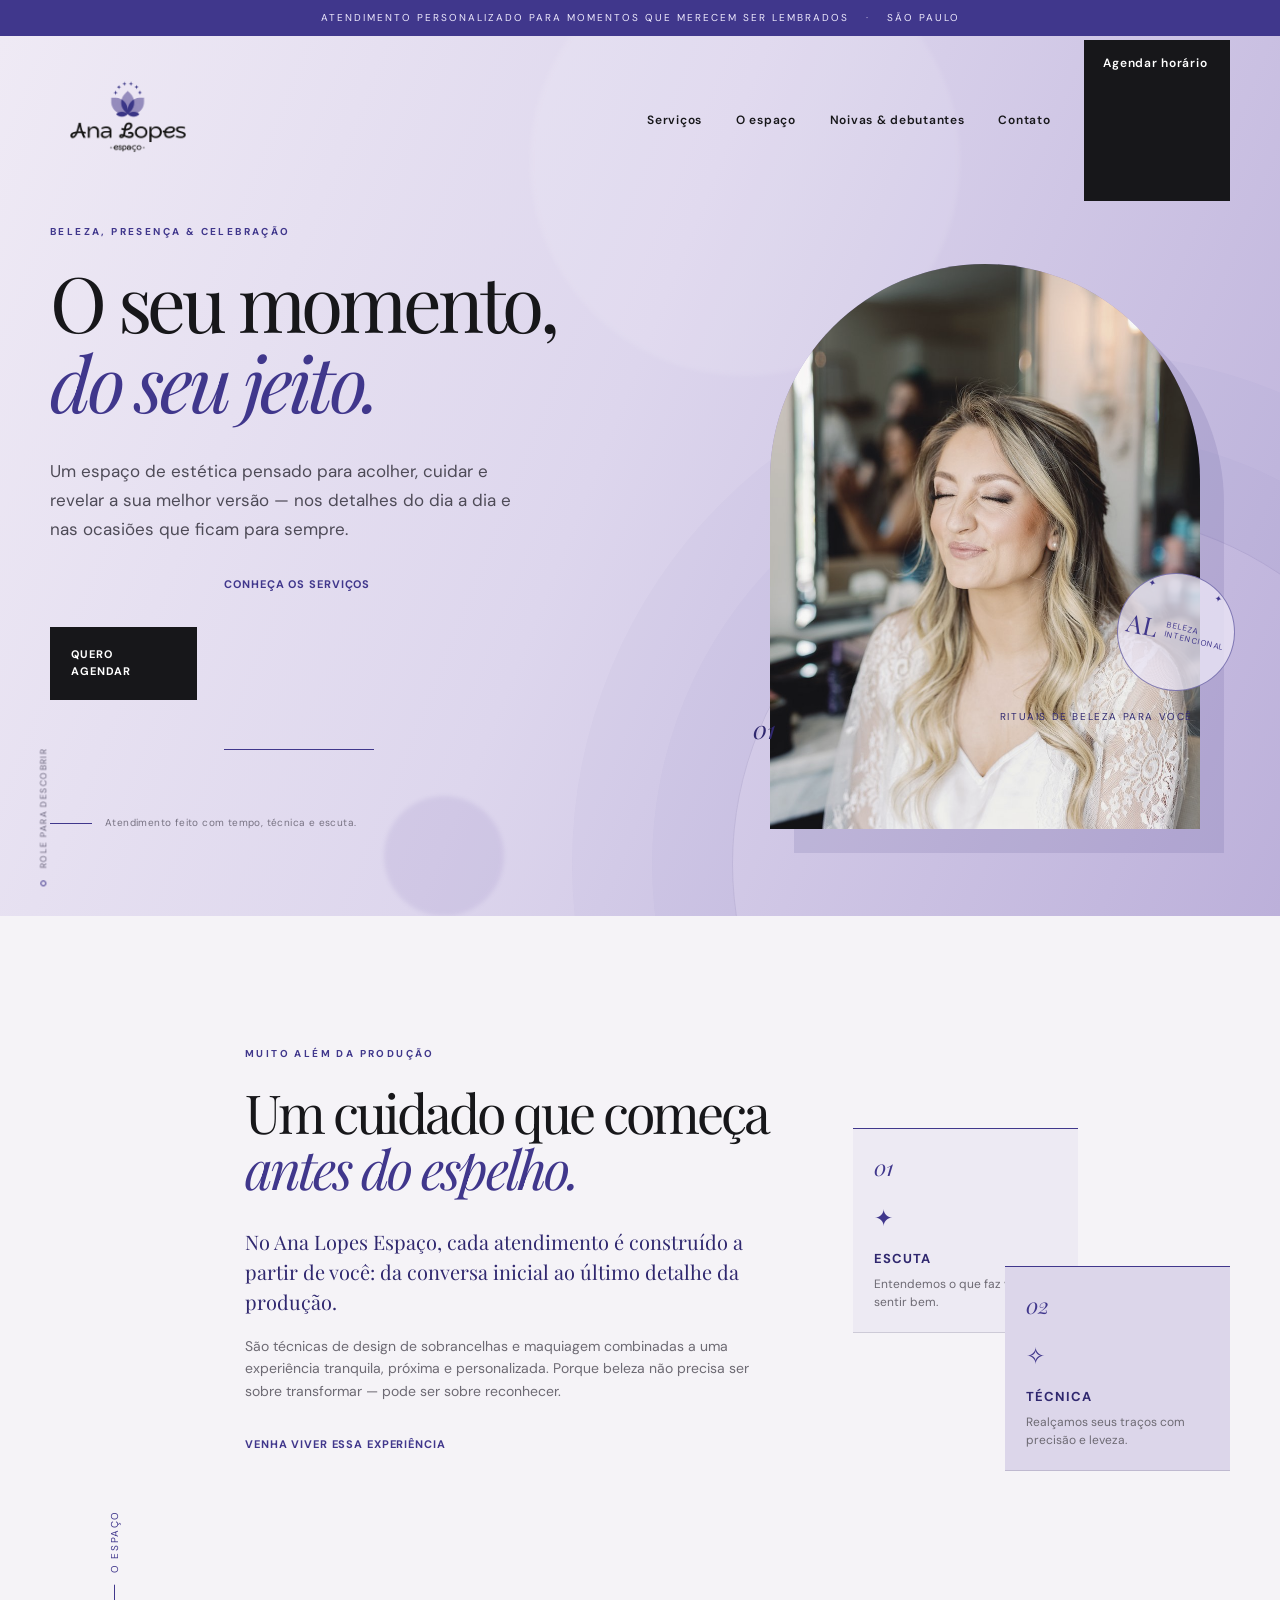
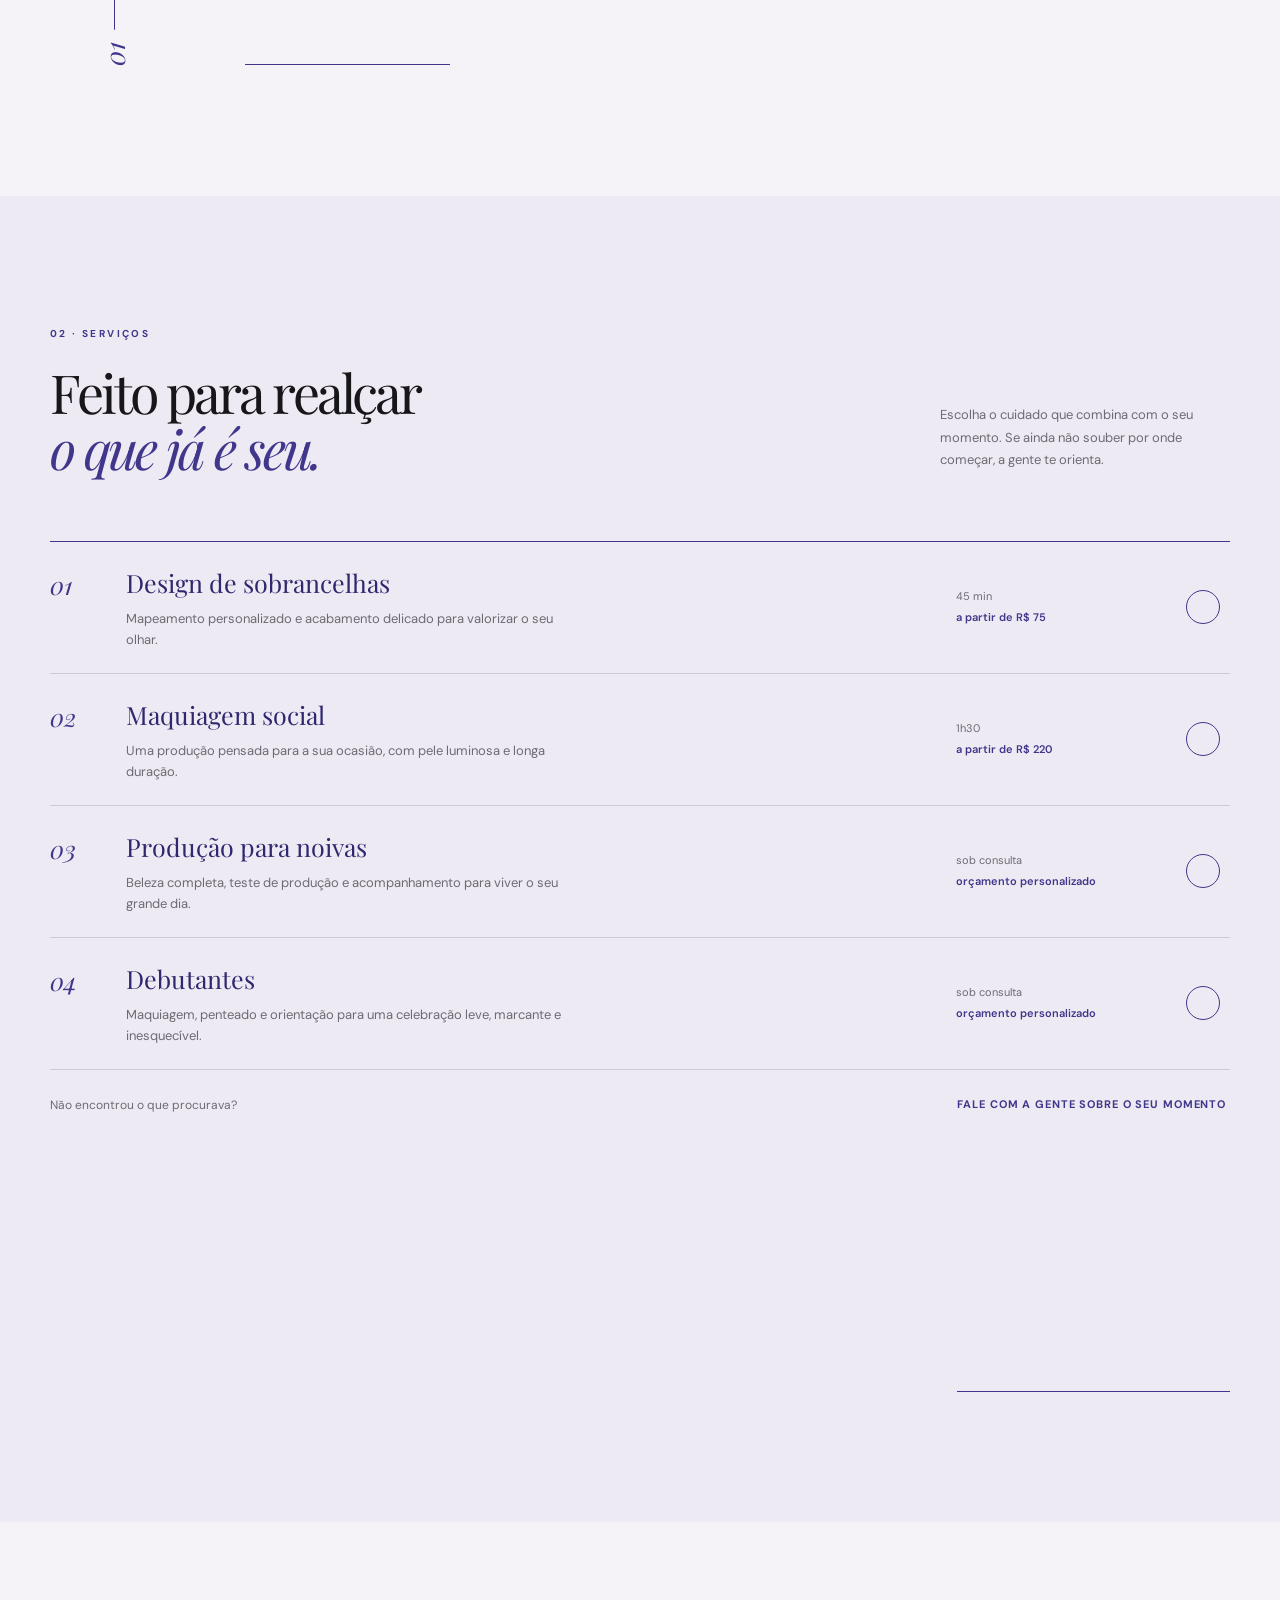
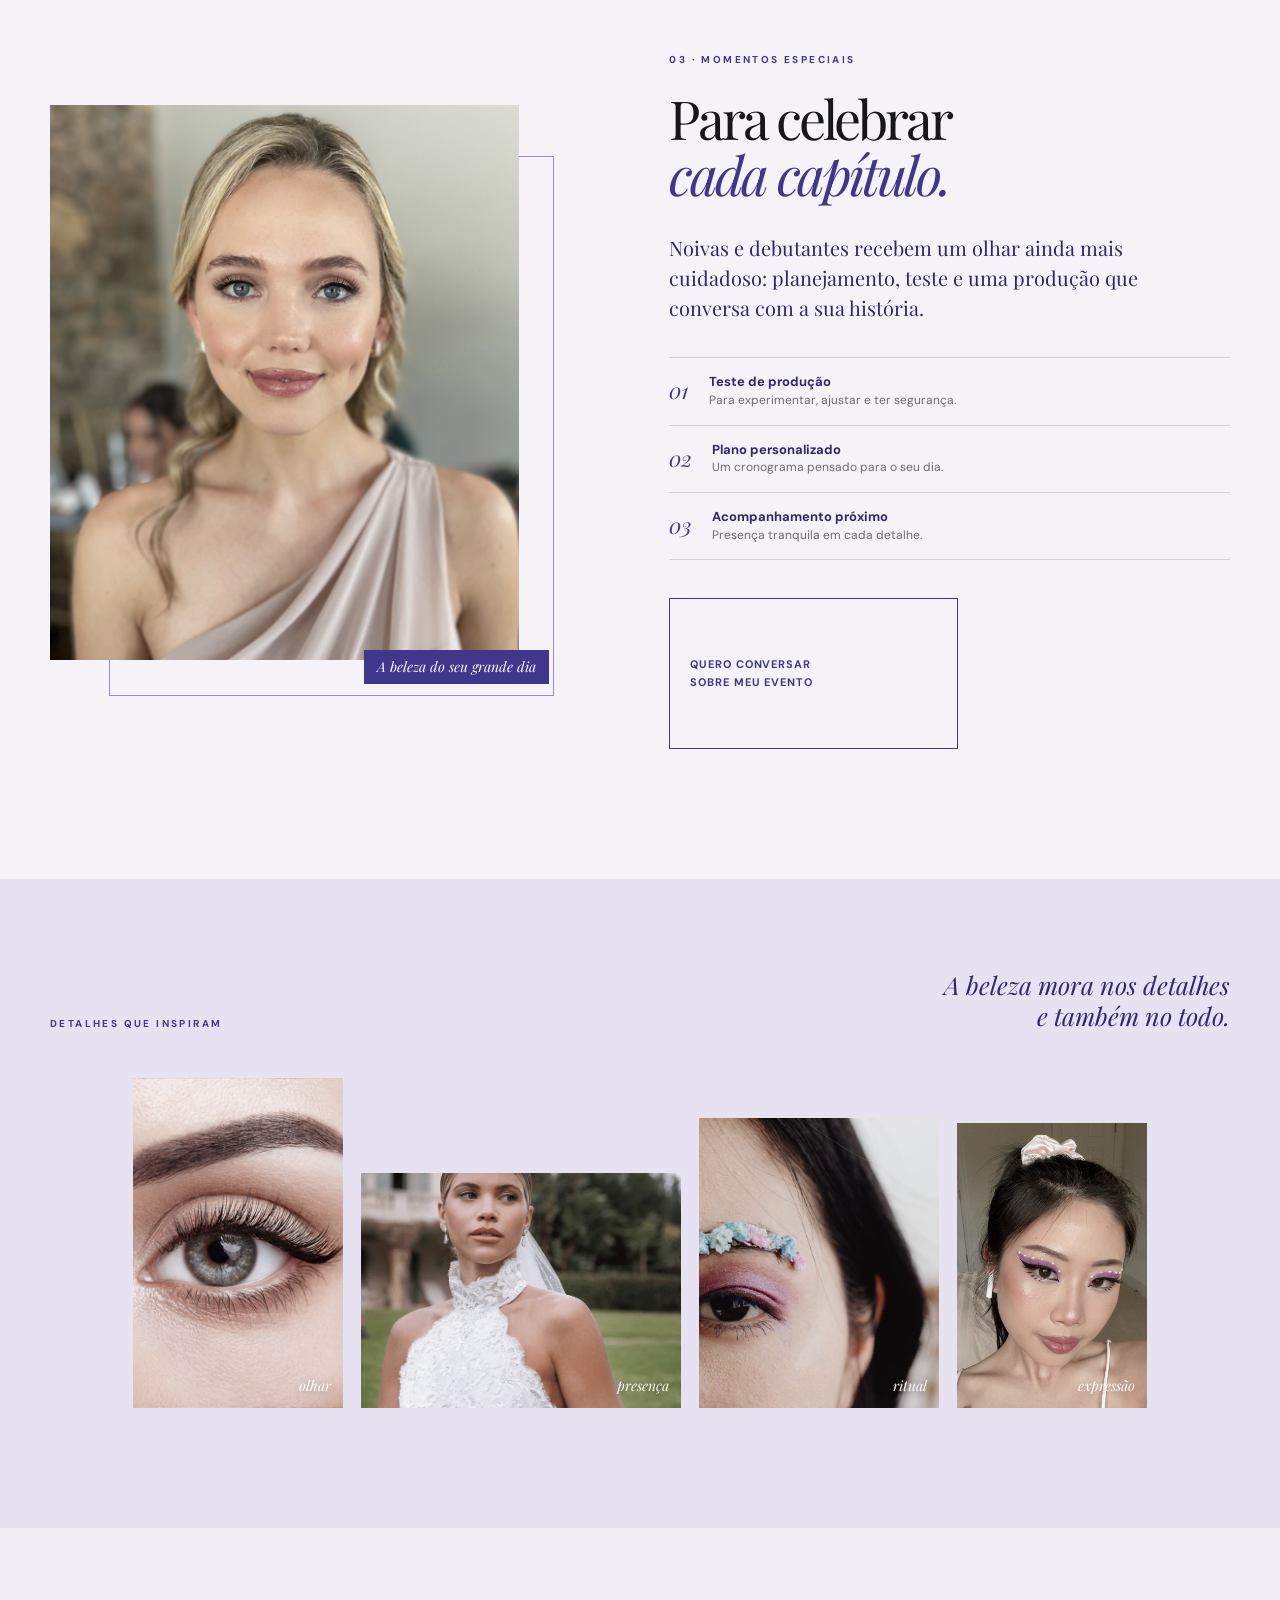
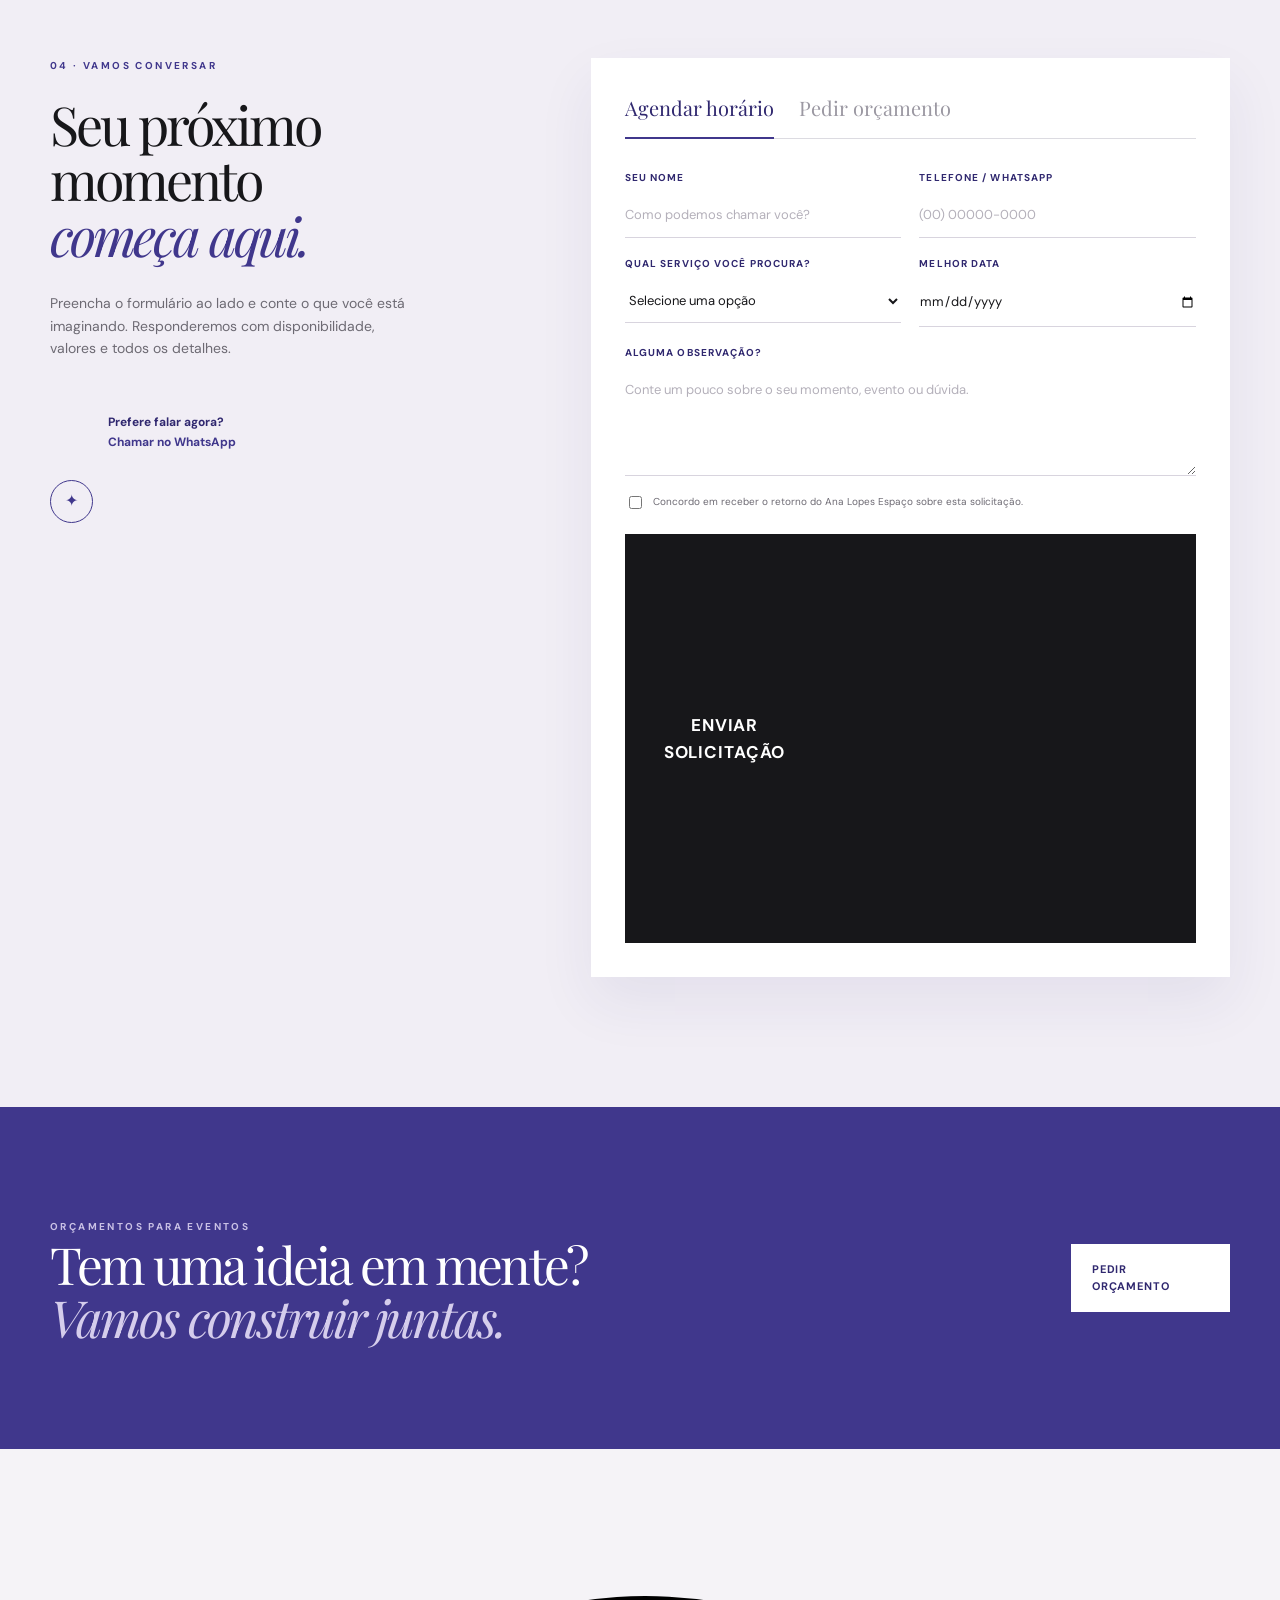
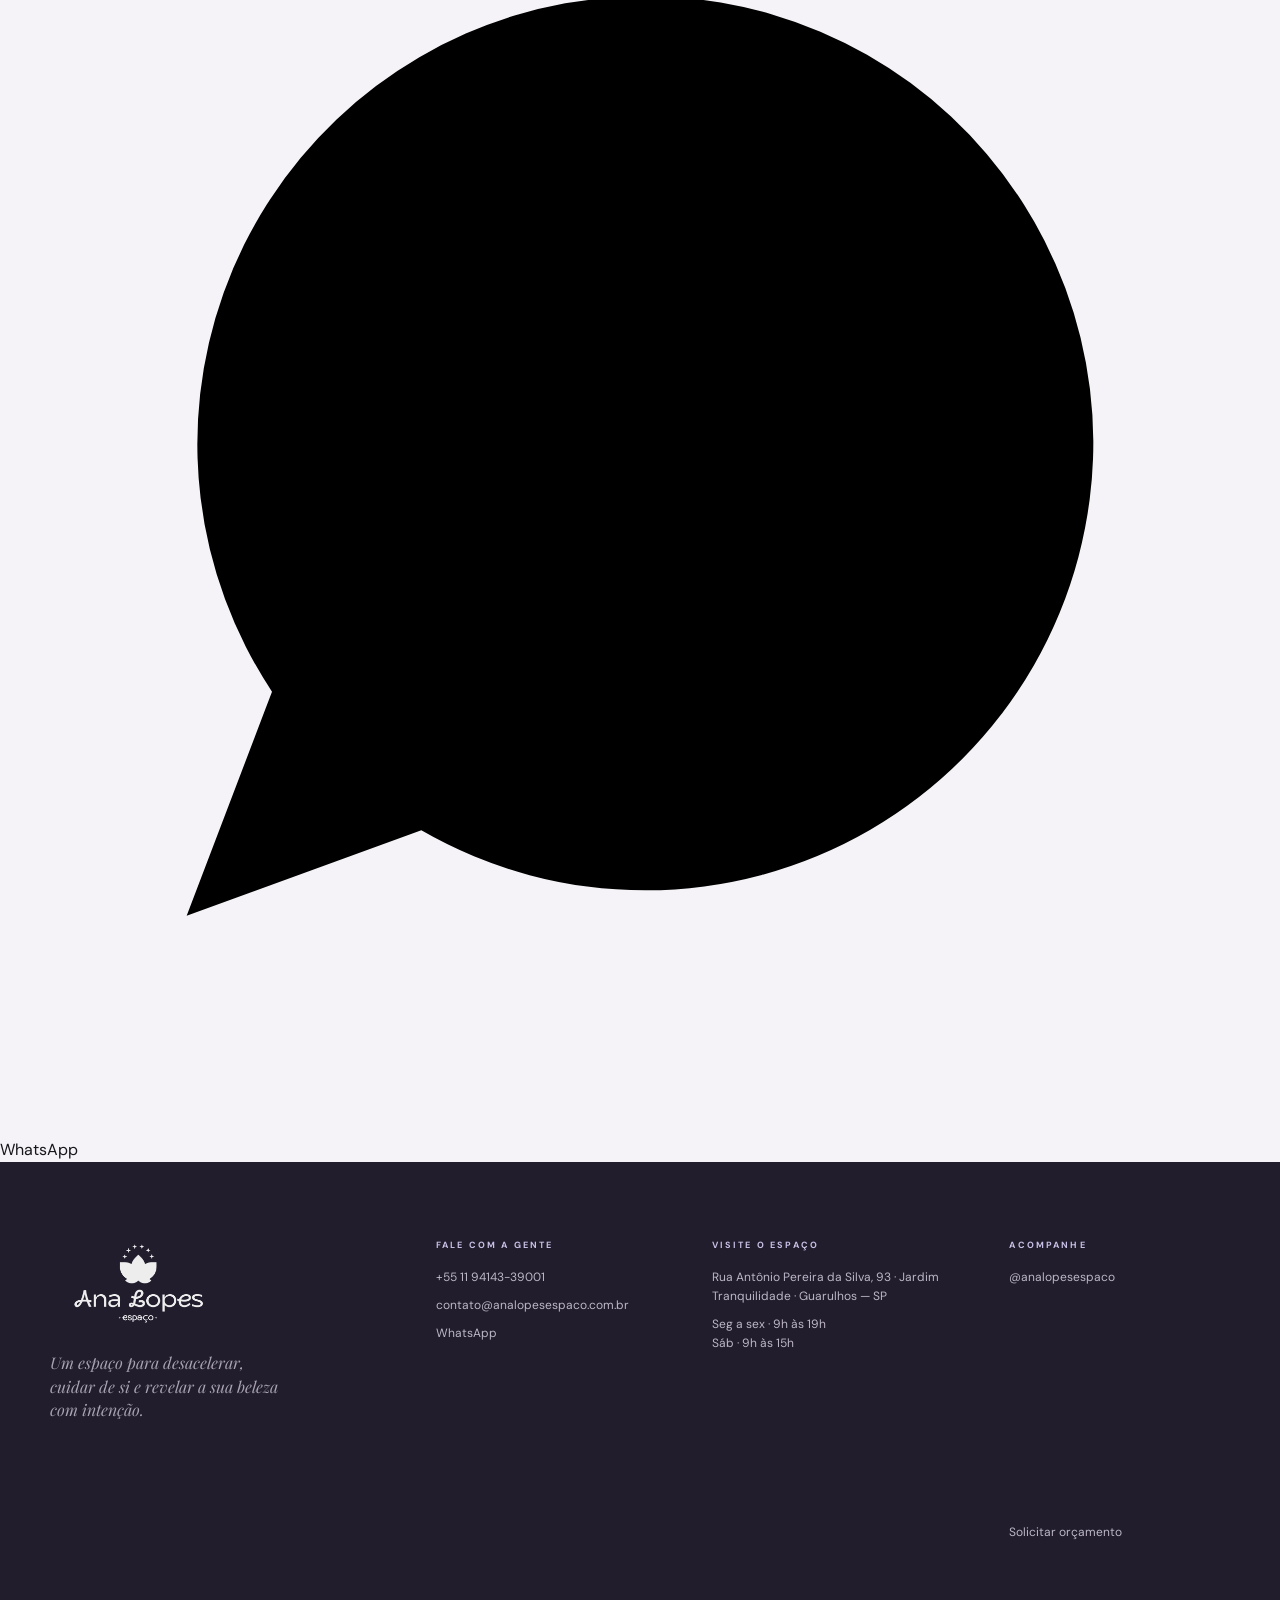
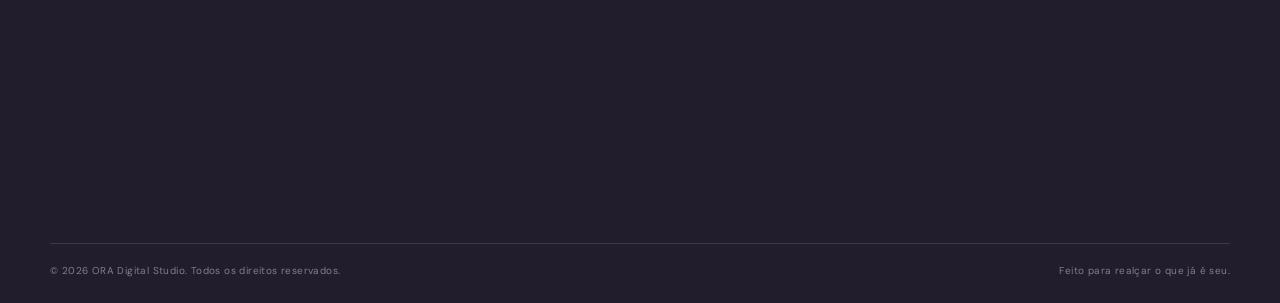
==== index.html @ 1fbd639b "Update index.html" ====
<!doctype html>
<html lang="pt-BR">
<head>
    <meta charset="utf-8">
    <meta name="viewport" content="width=device-width, initial-scale=1">
    <meta name="description" content="Ana Lopes Espaço — design de sobrancelhas, maquiagem social, noivas e debutantes.">
    <title>Ana Lopes Espaço · Beleza com intenção</title>
    <link rel="preconnect" href="https://fonts.googleapis.com">
    <link rel="preconnect" href="https://fonts.gstatic.com" crossorigin>
    <link href="https://fonts.googleapis.com/css2?family=DM+Sans:wght@400;500;600;700&family=Playfair+Display:wght@400;500;600&display=swap" rel="stylesheet">
    <link rel="icon" type="image/png" href="assets/img/favicon.png">
    <link rel="apple-touch-icon" href="assets/img/favicon.png">
    <link rel="stylesheet" href="assets/css/style.css">
</head>
<body>
    <div class="topline">Atendimento personalizado para momentos que merecem ser lembrados <span>·</span> São Paulo</div>
    <header class="site-header" id="inicio">
        <div class="container header-inner">
            <a class="brand" href="index.php" aria-label="Ana Lopes Espaço — início">
                <img src="assets/img/logo-transparent.png" alt="Ana Lopes Espaço" class="brand-logo">
            </a>
            <button class="menu-toggle" type="button" aria-label="Abrir menu" aria-expanded="false" data-menu-toggle>
                <span></span><span></span><span></span>
            </button>
            <nav class="main-nav" data-menu>
                <a href="index.php#servicos">Serviços</a>
                <a href="index.php#experiencia">O espaço</a>
                <a href="index.php#noivas">Noivas & debutantes</a>
                <a href="index.php#contato">Contato</a>
                <a class="nav-cta" href="index.php#agendamento">Agendar horário <svg class="icon icon-arrow" viewBox="0 0 24 24" aria-hidden="true" focusable="false"><path d="M5 19 19 5m0 0H9m10 0v10" /></svg></a>
            </nav>
        </div>
    </header>

<main>
    <section class="hero-section">
        <div class="hero-orb hero-orb-one"></div>
        <div class="hero-orb hero-orb-two"></div>
        <div class="container hero-grid">
            <div class="hero-copy reveal">
                <p class="eyebrow">Beleza, presença & celebração</p>
                <h1>O seu momento,<br><em>do seu jeito.</em></h1>
                <p class="hero-text">Um espaço de estética pensado para acolher, cuidar e revelar a sua melhor versão — nos detalhes do dia a dia e nas ocasiões que ficam para sempre.</p>
                <div class="hero-actions">
                    <a href="#agendamento" class="button button-dark">Quero agendar <svg class="icon icon-arrow" viewBox="0 0 24 24" aria-hidden="true" focusable="false"><path d="M5 19 19 5m0 0H9m10 0v10" /></svg></a>
                    <a href="#servicos" class="text-link">Conheça os serviços <svg class="icon icon-arrow" viewBox="0 0 24 24" aria-hidden="true" focusable="false"><path d="M12 5v14m0 0 6-6m-6 6-6-6" /></svg></a>
                </div>
                <div class="hero-note"><span class="note-line"></span><span>Atendimento feito com tempo, técnica e escuta.</span></div>
            </div>
            <div class="hero-visual reveal reveal-delay">
                <div class="hero-frame">
                    <img src="assets/img/RbqhneS10NjQ.jpg" alt="Noiva com maquiagem natural em um jardim" class="hero-image">
                </div>
                <div class="hero-stamp"><span>AL</span><small>beleza<br>intencional</small></div>
                <div class="hero-caption"><span>01</span><span>Rituais de beleza para você</span></div>
            </div>
        </div>
        <a class="scroll-cue" href="#servicos"><span class="scroll-dot"></span> role para descobrir</a>
    </section>

    <section class="intro-section section-space" id="experiencia">
        <div class="container intro-grid">
            <div class="section-kicker"><span>01</span><span class="kicker-line"></span><span>O espaço</span></div>
            <div class="intro-content">
                <p class="eyebrow">Muito além da produção</p>
                <h2>Um cuidado que começa<br><em>antes do espelho.</em></h2>
                <p class="lead">No Ana Lopes Espaço, cada atendimento é construído a partir de você: da conversa inicial ao último detalhe da produção.</p>
                <p>São técnicas de design de sobrancelhas e maquiagem combinadas a uma experiência tranquila, próxima e personalizada. Porque beleza não precisa ser sobre transformar — pode ser sobre reconhecer.</p>
                <a href="#agendamento" class="line-link">Venha viver essa experiência <svg class="icon icon-arrow" viewBox="0 0 24 24" aria-hidden="true" focusable="false"><path d="M5 19 19 5m0 0H9m10 0v10" /></svg></a>
            </div>
            <div class="intro-detail">
                <div class="detail-card">
                    <span class="detail-number">01</span>
                    <span class="detail-icon">✦</span>
                    <strong>Escuta</strong>
                    <p>Entendemos o que faz você se sentir bem.</p>
                </div>
                <div class="detail-card detail-card-offset">
                    <span class="detail-number">02</span>
                    <span class="detail-icon">✧</span>
                    <strong>Técnica</strong>
                    <p>Realçamos seus traços com precisão e leveza.</p>
                </div>
            </div>
        </div>
    </section>

    <section class="services-section section-space" id="servicos">
        <div class="container">
            <div class="section-heading">
                <div>
                    <p class="eyebrow">02 · Serviços</p>
                    <h2>Feito para realçar<br><em>o que já é seu.</em></h2>
                </div>
                <p class="heading-description">Escolha o cuidado que combina com o seu momento. Se ainda não souber por onde começar, a gente te orienta.</p>
            </div>
            <div class="services-list">
                                    <article class="service-row">
                        <span class="service-number">01</span>
                        <div class="service-main">
                            <h3>Design de sobrancelhas</h3>
                            <p>Mapeamento personalizado e acabamento delicado para valorizar o seu olhar.</p>
                        </div>
                        <div class="service-meta"><span>45 min</span><strong>a partir de R$ 75</strong></div>
                        <a class="service-arrow" href="#agendamento" aria-label="Agendar Design de sobrancelhas"><svg class="icon icon-arrow" viewBox="0 0 24 24" aria-hidden="true" focusable="false"><path d="M5 19 19 5m0 0H9m10 0v10" /></svg></a>
                    </article>
                                    <article class="service-row">
                        <span class="service-number">02</span>
                        <div class="service-main">
                            <h3>Maquiagem social</h3>
                            <p>Uma produção pensada para a sua ocasião, com pele luminosa e longa duração.</p>
                        </div>
                        <div class="service-meta"><span>1h30</span><strong>a partir de R$ 220</strong></div>
                        <a class="service-arrow" href="#agendamento" aria-label="Agendar Maquiagem social"><svg class="icon icon-arrow" viewBox="0 0 24 24" aria-hidden="true" focusable="false"><path d="M5 19 19 5m0 0H9m10 0v10" /></svg></a>
                    </article>
                                    <article class="service-row">
                        <span class="service-number">03</span>
                        <div class="service-main">
                            <h3>Produção para noivas</h3>
                            <p>Beleza completa, teste de produção e acompanhamento para viver o seu grande dia.</p>
                        </div>
                        <div class="service-meta"><span>sob consulta</span><strong>orçamento personalizado</strong></div>
                        <a class="service-arrow" href="#agendamento" aria-label="Agendar Produção para noivas"><svg class="icon icon-arrow" viewBox="0 0 24 24" aria-hidden="true" focusable="false"><path d="M5 19 19 5m0 0H9m10 0v10" /></svg></a>
                    </article>
                                    <article class="service-row">
                        <span class="service-number">04</span>
                        <div class="service-main">
                            <h3>Debutantes</h3>
                            <p>Maquiagem, penteado e orientação para uma celebração leve, marcante e inesquecível.</p>
                        </div>
                        <div class="service-meta"><span>sob consulta</span><strong>orçamento personalizado</strong></div>
                        <a class="service-arrow" href="#agendamento" aria-label="Agendar Debutantes"><svg class="icon icon-arrow" viewBox="0 0 24 24" aria-hidden="true" focusable="false"><path d="M5 19 19 5m0 0H9m10 0v10" /></svg></a>
                    </article>
                            </div>
            <div class="services-bottom"><span>Não encontrou o que procurava?</span><a href="#orcamento" class="line-link">Fale com a gente sobre o seu momento <svg class="icon icon-arrow" viewBox="0 0 24 24" aria-hidden="true" focusable="false"><path d="M5 19 19 5m0 0H9m10 0v10" /></svg></a></div>
        </div>
    </section>

    <section class="editorial-section section-space" id="noivas">
        <div class="container editorial-grid">
            <div class="editorial-image-wrap">
                <img src="assets/img/6VryH4zN2lbM.jpg" alt="Produção de maquiagem para uma ocasião especial" class="editorial-image">
                <div class="image-label">A beleza do seu grande dia</div>
            </div>
            <div class="editorial-copy">
                <p class="eyebrow">03 · Momentos especiais</p>
                <h2>Para celebrar<br><em>cada capítulo.</em></h2>
                <p class="lead">Noivas e debutantes recebem um olhar ainda mais cuidadoso: planejamento, teste e uma produção que conversa com a sua história.</p>
                <div class="editorial-points">
                    <div><span>01</span><p><strong>Teste de produção</strong><br>Para experimentar, ajustar e ter segurança.</p></div>
                    <div><span>02</span><p><strong>Plano personalizado</strong><br>Um cronograma pensado para o seu dia.</p></div>
                    <div><span>03</span><p><strong>Acompanhamento próximo</strong><br>Presença tranquila em cada detalhe.</p></div>
                </div>
                <a href="#orcamento" class="button button-outline">Quero conversar sobre meu evento <svg class="icon icon-arrow" viewBox="0 0 24 24" aria-hidden="true" focusable="false"><path d="M5 19 19 5m0 0H9m10 0v10" /></svg></a>
            </div>
        </div>
    </section>

    <section class="gallery-section">
        <div class="container gallery-header"><p class="eyebrow">Detalhes que inspiram</p><p class="gallery-note">A beleza mora nos detalhes<br>e também no todo.</p></div>
        <div class="gallery-strip">
            <div class="gallery-card gallery-card-tall"><img src="assets/img/Z1Zlrk4Lfwa1.jpg" alt="Detalhe de sobrancelha bem definida"><span>olhar</span></div>
            <div class="gallery-card gallery-card-wide"><img src="assets/img/QdhVYI6RGJaF.png" alt="Maquiagem delicada para noiva"><span>presença</span></div>
            <div class="gallery-card gallery-card-medium"><img src="assets/img/bxylQuYbX9MY.jpeg" alt="Detalhe de beleza com flores"><span>ritual</span></div>
            <div class="gallery-card gallery-card-tall gallery-card-last"><img src="assets/img/8xwWIbqHDgzj.jpg" alt="Maquiagem em tons de lavanda"><span>expressão</span></div>
        </div>
    </section>

    
    <section class="forms-section section-space" id="agendamento">
        <div class="container forms-grid">
            <div class="form-intro">
                <p class="eyebrow">04 · Vamos conversar</p>
                <h2>Seu próximo momento<br><em>começa aqui.</em></h2>
                <p>Preencha o formulário ao lado e conte o que você está imaginando. Responderemos com disponibilidade, valores e todos os detalhes.</p>
                <div class="form-contact"><span class="contact-dot"></span><div><strong>Prefere falar agora?</strong><a href="https://wa.me/5511999999999?text=Ol%C3%A1%21%20Vim%20pelo%20site%20e%20gostaria%20de%20saber%20mais%20sobre%20os%20atendimentos." target="_blank" rel="noopener">Chamar no WhatsApp <svg class="icon icon-arrow" viewBox="0 0 24 24" aria-hidden="true" focusable="false"><path d="M5 19 19 5m0 0H9m10 0v10" /></svg></a></div></div>
            </div>
            <div class="form-card" id="orcamento">
                <div class="form-tabs"><a href="#agendamento" class="active" data-form-mode="agendamento">Agendar horário</a><a href="#orcamento" data-form-mode="orcamento">Pedir orçamento</a></div>
                <form method="post" action="index.php#agendamento" class="booking-form">
                    <input type="hidden" name="form_type" id="form-type" value="agendamento">
                    <div class="form-row"><label>Seu nome<input type="text" name="name" placeholder="Como podemos chamar você?" required value=""></label><label>Telefone / WhatsApp<input type="tel" name="phone" placeholder="(00) 00000-0000" required value=""></label></div>
                    <div class="form-row"><label>Qual serviço você procura?<select name="service"><option value="">Selecione uma opção</option><option value="Design de sobrancelhas">Design de sobrancelhas</option><option value="Maquiagem social">Maquiagem social</option><option value="Produção para noivas">Produção para noivas</option><option value="Debutantes">Debutantes</option><option value="Outro">Ainda não sei</option></select></label><label>Melhor data<input type="date" name="date"></label></div>
                    <label>Alguma observação?<textarea name="message" id="message-field" rows="4" placeholder="Conte um pouco sobre o seu momento, evento ou dúvida."></textarea></label>
                    <label class="consent"><input type="checkbox" required><span>Concordo em receber o retorno do Ana Lopes Espaço sobre esta solicitação.</span></label>
                    <button type="submit" class="button button-dark button-full"><span id="submit-label">Enviar solicitação</span> <svg class="icon icon-arrow" viewBox="0 0 24 24" aria-hidden="true" focusable="false"><path d="M5 19 19 5m0 0H9m10 0v10" /></svg></button>
                </form>
            </div>
        </div>
    </section>

    <section class="quote-section">
        <div class="container quote-box">
            <div><span class="eyebrow">Orçamentos para eventos</span><h2>Tem uma ideia em mente?<br><em>Vamos construir juntas.</em></h2></div>
            <a href="#orcamento" class="button button-light">Pedir orçamento <svg class="icon icon-arrow" viewBox="0 0 24 24" aria-hidden="true" focusable="false"><path d="M5 19 19 5m0 0H9m10 0v10" /></svg></a>
        </div>
    </section>
</main>

<a class="whatsapp-float" href="https://wa.me/5511999999999?text=Ol%C3%A1%21%20Vim%20pelo%20site%20do%20Ana%20Lopes%20Espa%C3%A7o%20e%20gostaria%20de%20saber%20mais%20sobre%20os%20atendimentos." target="_blank" rel="noopener" aria-label="Falar com o Ana Lopes Espaço pelo WhatsApp"><svg viewBox="0 0 24 24" aria-hidden="true"><path d="M20.5 11.1a8.4 8.4 0 0 1-12.6 7.3L3.5 20l1.6-4.2A8.4 8.4 0 1 1 20.5 11.1Z"/><path d="M8.2 7.8c.2-.4.4-.4.7-.4h.5c.2 0 .4.1.5.4l.7 1.6c.1.2.1.4-.1.6l-.5.6c.7 1.2 1.6 2 2.8 2.6l.5-.6c.2-.2.4-.2.6-.1l1.6.8c.2.1.3.3.3.5 0 .3-.1.9-.4 1.2-.3.3-.8.5-1.3.5-2.1-.2-4-1.2-5.4-2.7-1.3-1.4-2.2-3.1-2.4-4.7-.1-.5.1-1 .4-1.3Z"/></svg><span>WhatsApp</span></a>

    <footer class="site-footer" id="contato">
        <div class="container footer-grid">
            <div class="footer-brand">
                <img src="assets/img/logo-transparent.png" alt="Ana Lopes Espaço" class="footer-logo">
                <p>Um espaço para desacelerar, cuidar de si e revelar a sua beleza com intenção.</p>
            </div>
            <div class="footer-column">
                <span class="eyebrow">Fale com a gente</span>
                <a href="tel:+55119414339001">+55 11 94143-39001</a>
                <a href="mailto:contato@analopesespaco.com.br">contato@analopesespaco.com.br</a>
                <a href="https://wa.me/55119414339001" target="_blank" rel="noopener">WhatsApp <svg class="icon icon-arrow" viewBox="0 0 24 24" aria-hidden="true" focusable="false"><path d="M5 19 19 5m0 0H9m10 0v10" /></svg></a>
            </div>
            <div class="footer-column">
                <span class="eyebrow">Visite o espaço</span>
                <p>Rua Antônio Pereira da Silva, 93 · Jardim Tranquilidade · Guarulhos — SP</p>
                <p>Seg a sex · 9h às 19h<br>Sáb · 9h às 15h</p>
            </div>
            <div class="footer-column">
                <span class="eyebrow">Acompanhe</span>
                <a href="https://instagram.com/analopesespaco" target="_blank" rel="noopener">@analopesespaco <svg class="icon icon-arrow" viewBox="0 0 24 24" aria-hidden="true" focusable="false"><path d="M5 19 19 5m0 0H9m10 0v10" /></svg></a>
                <a href="index.php#orcamento">Solicitar orçamento <svg class="icon icon-arrow" viewBox="0 0 24 24" aria-hidden="true" focusable="false"><path d="M5 19 19 5m0 0H9m10 0v10" /></svg></a>
            </div>
        </div>
        <div class="container footer-bottom">
            <span>© 2026 ORA Digital Studio. Todos os direitos reservados.</span>
            <span>Feito para realçar o que já é seu.</span>
        </div>
    </footer>
    <script src="assets/js/main.js"></script>
</body>
</html>
---- assets/css/style.css ----
:root {
    --ink: #17171a;
    --muted: #6d6a73;
    --lavender: #9b8cc9;
    --lavender-light: #c9c1e5;
    --violet: #40378c;
    --violet-deep: #30286f;
    --cream: #f5f3f7;
    --lilac-bg: #e7e2f1;
    --white: #ffffff;
    --line: rgba(38, 31, 72, .16);
    --serif: 'Playfair Display', Georgia, serif;
    --sans: 'DM Sans', Arial, sans-serif;
    --radius: 2px;
}

* { box-sizing: border-box; }
html { scroll-behavior: smooth; }
body { margin: 0; color: var(--ink); background: var(--cream); font-family: var(--sans); font-size: 16px; line-height: 1.6; }
img { display: block; max-width: 100%; }
a { color: inherit; text-decoration: none; }
button, input, select, textarea { font: inherit; }
button { cursor: pointer; }
.container { width: min(1180px, calc(100% - 72px)); margin: 0 auto; }
.section-space { padding: 130px 0; }
.topline { padding: 10px 24px; background: var(--violet); color: #eeeafd; text-align: center; font-size: 10px; letter-spacing: .2em; text-transform: uppercase; }
.topline span { margin: 0 12px; color: var(--lavender-light); }
.site-header { position: absolute; z-index: 10; top: 40px; left: 0; width: 100%; color: var(--ink); }
.header-inner { display: flex; align-items: center; justify-content: space-between; }
.brand-logo { width: 154px; height: 88px; object-fit: contain; object-position: center; }
.main-nav { display: flex; align-items: center; gap: 34px; font-size: 12px; font-weight: 600; letter-spacing: .06em; }
.main-nav a:not(.nav-cta) { position: relative; padding: 9px 0; }
.main-nav a:not(.nav-cta)::after { content: ''; position: absolute; right: 0; bottom: 3px; left: 0; height: 1px; background: var(--violet); transform: scaleX(0); transform-origin: right; transition: transform .3s ease; }
.main-nav a:not(.nav-cta):hover::after { transform: scaleX(1); transform-origin: left; }
.nav-cta { padding: 13px 18px; background: var(--ink); color: white; border: 1px solid var(--ink); transition: background .25s ease, color .25s ease; }
.nav-cta:hover { background: transparent; color: var(--ink); }
.nav-cta span, .button span, .line-link span, .text-link span { display: inline-block; margin-left: 9px; font-size: 17px; transition: transform .25s ease; }
.nav-cta:hover span, .button:hover span, .line-link:hover span, .text-link:hover span { transform: translate(3px, -3px); }
.menu-toggle { display: none; border: 0; background: transparent; padding: 7px; }
.menu-toggle span { display: block; width: 24px; height: 1px; margin: 5px; background: var(--ink); }

.hero-section { position: relative; min-height: 780px; overflow: hidden; padding: 160px 0 85px; background: linear-gradient(112deg, #efeaf5 0%, #ddd6ed 47%, #bcb0da 100%); }
.hero-section::after { content: ''; position: absolute; right: -12%; bottom: -34%; width: 700px; height: 700px; border: 1px solid rgba(63, 53, 125, .12); border-radius: 50%; box-shadow: 0 0 0 80px rgba(63,53,125,.025), 0 0 0 160px rgba(63,53,125,.025); }
.hero-orb { position: absolute; border-radius: 50%; filter: blur(2px); opacity: .5; }
.hero-orb-one { right: 25%; top: -90px; width: 430px; height: 430px; background: rgba(255,255,255,.2); }
.hero-orb-two { bottom: 0; left: 30%; width: 120px; height: 120px; background: rgba(119,101,177,.25); }
.hero-grid { position: relative; z-index: 1; display: grid; grid-template-columns: 1fr .82fr; align-items: center; gap: 100px; }
.hero-copy { padding-top: 28px; }
.eyebrow { margin: 0 0 22px; color: var(--violet); font-size: 10px; font-weight: 700; letter-spacing: .24em; text-transform: uppercase; }
.hero-copy h1, h2 { margin: 0; font-family: var(--serif); font-weight: 400; letter-spacing: -.055em; line-height: 1.04; }
.hero-copy h1 { max-width: 600px; font-size: clamp(54px, 6vw, 86px); }
.hero-copy h1 em, h2 em { color: var(--violet); font-style: italic; }
.hero-text { max-width: 490px; margin: 35px 0 33px; color: #4e4b57; font-size: 17px; line-height: 1.7; }
.hero-actions { display: flex; align-items: center; gap: 27px; }
.button { display: inline-flex; align-items: center; justify-content: center; min-height: 48px; padding: 13px 20px; border: 1px solid transparent; font-size: 11px; font-weight: 700; letter-spacing: .08em; text-transform: uppercase; transition: .25s ease; }
.button-dark { background: var(--ink); color: white; border-color: var(--ink); }
.button-dark:hover { background: var(--violet); border-color: var(--violet); }
.button-light { background: white; color: var(--violet-deep); border-color: white; }
.button-light:hover { background: transparent; color: white; }
.button-outline { border-color: var(--violet); color: var(--violet); }
.button-outline:hover { background: var(--violet); color: white; }
.text-link, .line-link { border-bottom: 1px solid var(--violet); color: var(--violet); font-size: 11px; font-weight: 700; letter-spacing: .08em; text-transform: uppercase; }
.hero-note { display: flex; align-items: center; gap: 13px; margin-top: 65px; color: #777282; font-size: 10px; letter-spacing: .04em; }
.note-line { display: block; width: 42px; height: 1px; background: var(--violet); }
.hero-visual { position: relative; min-height: 500px; }
.hero-frame { position: absolute; top: 0; right: 30px; width: min(100%, 430px); height: 565px; overflow: hidden; background: var(--lavender); border-radius: 220px 220px 0 0; box-shadow: 24px 24px 0 rgba(63, 53, 125, .12); }
.hero-image { width: 100%; height: 100%; object-fit: cover; object-position: center; filter: saturate(.7) contrast(.96); }
.hero-stamp { position: absolute; right: -5px; bottom: 73px; display: flex; align-items: center; justify-content: center; width: 118px; height: 118px; border: 1px solid rgba(64,55,140,.6); border-radius: 50%; background: rgba(235, 230, 245, .78); color: var(--violet); transform: rotate(13deg); }
.hero-stamp::before, .hero-stamp::after { content: '✦'; position: absolute; top: 9px; font-size: 9px; }.hero-stamp::before { left: 20px; }.hero-stamp::after { right: 20px; }
.hero-stamp span { margin-right: 8px; font-family: var(--serif); font-size: 25px; }.hero-stamp small { font-size: 8px; line-height: 1.2; letter-spacing: .09em; text-transform: uppercase; }
.hero-caption { position: absolute; right: 37px; bottom: 15px; left: 10px; display: flex; justify-content: space-between; color: var(--violet-deep); font-size: 10px; letter-spacing: .16em; text-transform: uppercase; }.hero-caption span:first-child { font-family: var(--serif); font-size: 25px; font-style: italic; letter-spacing: 0; }
.scroll-cue { position: absolute; z-index: 2; bottom: 30px; left: 36px; display: flex; align-items: center; gap: 12px; color: #69647b; font-size: 9px; letter-spacing: .16em; text-transform: uppercase; writing-mode: vertical-rl; transform: rotate(180deg); }.scroll-dot { display: block; width: 6px; height: 6px; border: 1px solid var(--violet); border-radius: 50%; }

.intro-section { background: var(--cream); }
.intro-grid { display: grid; grid-template-columns: 130px 1.15fr .8fr; gap: 65px; }
.section-kicker { display: flex; align-items: center; gap: 12px; color: var(--violet); font-size: 10px; letter-spacing: .16em; text-transform: uppercase; writing-mode: vertical-rl; transform: rotate(180deg); }.section-kicker span:first-child { font-family: var(--serif); font-size: 27px; font-style: italic; letter-spacing: 0; }.kicker-line { width: 1px; height: 45px; background: var(--violet); }
h2 { font-size: clamp(40px, 4.2vw, 66px); }.intro-content .lead, .editorial-copy .lead { margin: 31px 0 18px; color: var(--violet-deep); font-family: var(--serif); font-size: 20px; line-height: 1.5; }.intro-content > p:not(.eyebrow):not(.lead) { max-width: 535px; margin-bottom: 34px; color: var(--muted); font-size: 14px; }.intro-content .line-link { display: inline-block; }
.intro-detail { position: relative; padding-top: 82px; }.detail-card { width: 225px; min-height: 198px; padding: 21px; border-top: 1px solid var(--violet); border-bottom: 1px solid var(--line); background: #edeaf3; }.detail-card-offset { position: absolute; right: 0; top: 220px; background: #dcd6ea; }.detail-number { display: block; color: var(--violet); font-family: var(--serif); font-size: 22px; font-style: italic; }.detail-icon { display: block; margin: 15px 0 12px; color: var(--violet); font-size: 23px; }.detail-card strong { display: block; color: var(--violet-deep); font-size: 13px; letter-spacing: .08em; text-transform: uppercase; }.detail-card p { margin: 5px 0 0; color: var(--muted); font-size: 12px; line-height: 1.5; }

.services-section { background: #eeeaf3; }.section-heading { display: flex; align-items: end; justify-content: space-between; gap: 40px; margin-bottom: 65px; }.heading-description { max-width: 290px; margin: 0 0 5px; color: var(--muted); font-size: 13px; line-height: 1.7; }.services-list { border-top: 1px solid var(--violet); }.service-row { display: grid; grid-template-columns: 76px 1fr 230px 44px; align-items: center; min-height: 132px; border-bottom: 1px solid var(--line); }.service-row:hover { background: rgba(255,255,255,.35); }.service-number { align-self: start; padding-top: 23px; color: var(--violet); font-family: var(--serif); font-size: 25px; font-style: italic; }.service-main h3 { margin: 0 0 6px; color: var(--violet-deep); font-family: var(--serif); font-size: 25px; font-weight: 400; }.service-main p { max-width: 460px; margin: 0; color: var(--muted); font-size: 13px; }.service-meta { display: flex; flex-direction: column; gap: 3px; color: var(--muted); font-size: 11px; }.service-meta strong { color: var(--violet); font-weight: 600; }.service-arrow { display: grid; place-items: center; width: 34px; height: 34px; border: 1px solid var(--violet); border-radius: 50%; color: var(--violet); font-size: 16px; transition: .25s ease; }.service-arrow:hover { background: var(--violet); color: white; transform: rotate(45deg); }.services-bottom { display: flex; justify-content: space-between; gap: 20px; padding-top: 26px; color: var(--muted); font-size: 12px; }

.editorial-section { background: var(--cream); }.editorial-grid { display: grid; grid-template-columns: .9fr 1fr; gap: 115px; align-items: center; }.editorial-image-wrap { position: relative; padding: 0 35px 36px 0; }.editorial-image-wrap::after { content: ''; position: absolute; right: 0; bottom: 0; width: 88%; height: 91%; border: 1px solid var(--lavender); z-index: 0; }.editorial-image { position: relative; z-index: 1; width: 100%; height: 555px; object-fit: cover; filter: saturate(.74); }.image-label { position: absolute; z-index: 2; right: 5px; bottom: 12px; padding: 6px 13px; background: var(--violet); color: white; font-family: var(--serif); font-size: 14px; font-style: italic; }.editorial-copy .lead { max-width: 480px; }.editorial-points { margin: 34px 0 38px; border-top: 1px solid var(--line); }.editorial-points > div { display: flex; gap: 20px; padding: 15px 0; border-bottom: 1px solid var(--line); }.editorial-points span { color: var(--violet); font-family: var(--serif); font-size: 22px; font-style: italic; }.editorial-points p { margin: 0; color: var(--muted); font-size: 12px; line-height: 1.45; }.editorial-points strong { color: var(--violet-deep); font-size: 13px; font-weight: 700; }

.gallery-section { padding: 90px 0 120px; background: var(--lilac-bg); overflow: hidden; }.gallery-header { display: flex; justify-content: space-between; align-items: end; margin-bottom: 46px; }.gallery-header .eyebrow { margin: 0; }.gallery-note { margin: 0; color: var(--violet-deep); font-family: var(--serif); font-size: 25px; font-style: italic; line-height: 1.25; text-align: right; }.gallery-strip { display: flex; align-items: flex-end; justify-content: center; gap: 18px; width: min(1350px, calc(100% - 35px)); margin: 0 auto; }.gallery-card { position: relative; flex: 0 0 auto; overflow: hidden; }.gallery-card img { width: 100%; height: 100%; object-fit: cover; filter: saturate(.72); transition: transform .55s ease, filter .55s ease; }.gallery-card:hover img { transform: scale(1.05); filter: saturate(1); }.gallery-card span { position: absolute; right: 12px; bottom: 10px; color: white; font-family: var(--serif); font-size: 14px; font-style: italic; text-shadow: 0 1px 9px rgba(0,0,0,.3); }.gallery-card-tall { width: 210px; height: 330px; }.gallery-card-wide { width: 320px; height: 235px; }.gallery-card-medium { width: 240px; height: 290px; }.gallery-card-last { width: 190px; height: 285px; }

.form-feedback { display: flex; align-items: center; gap: 18px; padding: 22px 25px; margin-top: 70px; font-size: 13px; }.form-feedback strong { color: var(--violet-deep); }.form-feedback span { color: var(--muted); }.form-feedback a { margin-left: auto; color: var(--violet); font-size: 11px; font-weight: 700; text-transform: uppercase; }.feedback-success { border-left: 4px solid var(--violet); background: #e4def1; }.feedback-error { border-left: 4px solid #a05567; background: #f0e1e6; }
.forms-section { background: #f1eef5; }.forms-grid { display: grid; grid-template-columns: .75fr 1.1fr; gap: 105px; align-items: start; }.form-intro p:not(.eyebrow) { max-width: 360px; margin: 29px 0; color: var(--muted); font-size: 14px; }.form-contact { display: flex; align-items: center; gap: 15px; margin-top: 54px; }.contact-dot { display: grid; place-items: center; width: 43px; height: 43px; border: 1px solid var(--violet); border-radius: 50%; }.contact-dot::before { content: '✦'; color: var(--violet); }.form-contact strong, .form-contact a { display: block; }.form-contact strong { color: var(--violet-deep); font-size: 12px; }.form-contact a { color: var(--violet); font-size: 12px; font-weight: 700; }.form-card { padding: 34px; background: white; box-shadow: 0 25px 55px rgba(48,40,111,.07); }.form-tabs { display: flex; gap: 25px; margin-bottom: 31px; border-bottom: 1px solid var(--line); }.form-tabs a { position: relative; padding: 0 0 14px; color: #9b98a2; font-family: var(--serif); font-size: 20px; }.form-tabs a.active { color: var(--violet-deep); }.form-tabs a.active::after { content: ''; position: absolute; bottom: -1px; left: 0; width: 100%; height: 2px; background: var(--violet); }.booking-form label { display: block; margin-bottom: 18px; color: var(--violet-deep); font-size: 10px; font-weight: 700; letter-spacing: .11em; text-transform: uppercase; }.form-row { display: grid; grid-template-columns: 1fr 1fr; gap: 18px; }.booking-form input:not([type="checkbox"]), .booking-form select, .booking-form textarea { display: block; width: 100%; margin-top: 7px; padding: 12px 0; border: 0; border-bottom: 1px solid #d8d4de; outline: none; background: transparent; color: var(--ink); font-size: 13px; font-weight: 400; letter-spacing: 0; text-transform: none; resize: vertical; }.booking-form input:focus, .booking-form select:focus, .booking-form textarea:focus { border-color: var(--violet); }.booking-form input::placeholder, .booking-form textarea::placeholder { color: #b4b0ba; }.booking-form select { cursor: pointer; }.consent { display: flex !important; align-items: start; gap: 8px; color: var(--muted) !important; font-size: 10px !important; font-weight: 400 !important; letter-spacing: 0 !important; text-transform: none !important; }.consent input { margin-top: 2px; accent-color: var(--violet); }.button-full { width: 100%; margin-top: 4px; }

.quote-section { padding: 105px 0; background: var(--violet); color: white; }.quote-box { display: flex; justify-content: space-between; align-items: center; gap: 40px; }.quote-box .eyebrow { color: var(--lavender-light); }.quote-box h2 { font-size: clamp(35px, 4vw, 58px); }.quote-box h2 em { color: #d5cdec; }
.site-footer { padding: 76px 0 24px; background: #211d2d; color: #d9d4e2; }.footer-grid { display: grid; grid-template-columns: 1.5fr 1fr 1.1fr 1fr; gap: 55px; padding-bottom: 65px; }.footer-logo { width: 174px; height: 98px; object-fit: contain; object-position: center; filter: brightness(0) invert(1); opacity: .92; }.footer-brand p { max-width: 235px; margin: 15px 0; color: #a8a2b2; font-family: var(--serif); font-size: 16px; font-style: italic; line-height: 1.45; }.footer-column .eyebrow { display: block; margin-bottom: 15px; color: var(--lavender-light); font-size: 9px; }.footer-column a, .footer-column p { display: block; margin: 0 0 9px; color: #bdb7c8; font-size: 12px; line-height: 1.6; }.footer-column a:hover { color: white; }.footer-column a span { color: var(--lavender-light); }.footer-bottom { display: flex; justify-content: space-between; padding-top: 19px; border-top: 1px solid rgba(255,255,255,.13); color: #837d8e; font-size: 10px; letter-spacing: .04em; }
.reveal { animation: rise-in .8s both; }.reveal-delay { animation-delay: .12s; } @keyframes rise-in { from { opacity: 0; transform: translateY(24px); } to { opacity: 1; transform: translateY(0); } }

@media (max-width: 900px) {
    .container { width: min(100% - 44px, 680px); }.site-header { top: 42px; }.menu-toggle { display: block; position: relative; z-index: 12; }.main-nav { position: absolute; top: 60px; right: 0; display: none; flex-direction: column; align-items: stretch; gap: 0; width: min(280px, calc(100vw - 44px)); padding: 12px 20px 20px; background: rgba(247,245,249,.98); box-shadow: 0 20px 30px rgba(42,31,78,.1); }.main-nav.is-open { display: flex; }.main-nav a:not(.nav-cta) { padding: 12px 0; }.nav-cta { margin-top: 9px; text-align: center; }.hero-section { min-height: auto; padding: 155px 0 90px; }.hero-grid { grid-template-columns: 1fr; gap: 50px; }.hero-copy { padding-top: 0; }.hero-copy h1 { font-size: clamp(52px, 12vw, 82px); }.hero-visual { min-height: 520px; }.hero-frame { right: 7%; width: 77%; }.hero-stamp { right: 1%; }.hero-caption { right: 8%; }.scroll-cue { display: none; }.intro-grid { grid-template-columns: 42px 1fr; gap: 30px; }.intro-detail { grid-column: 2; display: flex; gap: 18px; padding-top: 20px; }.detail-card { width: calc(50% - 9px); }.detail-card-offset { position: static; }.section-heading { display: block; margin-bottom: 42px; }.heading-description { margin-top: 25px; }.service-row { grid-template-columns: 52px 1fr 38px; padding: 16px 0; }.service-meta { display: none; }.editorial-grid { grid-template-columns: 1fr; gap: 70px; }.editorial-image-wrap { max-width: 550px; }.forms-grid { grid-template-columns: 1fr; gap: 50px; }.form-intro p:not(.eyebrow) { max-width: 500px; }.form-contact { margin-top: 25px; }.footer-grid { grid-template-columns: 1fr 1fr; gap: 40px 25px; }.footer-brand { grid-column: 1 / -1; }.gallery-strip { justify-content: flex-start; overflow: visible; transform: translateX(-8%); }.gallery-card-tall { width: 165px; height: 260px; }.gallery-card-wide { width: 245px; height: 185px; }.gallery-card-medium { width: 180px; height: 225px; }.gallery-card-last { width: 145px; height: 220px; }
}
@media (max-width: 560px) {
    .container { width: calc(100% - 36px); }.topline { font-size: 8px; letter-spacing: .12em; }.site-header { top: 37px; }.brand-logo { width: 132px; height: 76px; }.hero-section { padding-top: 140px; }.hero-copy h1 { font-size: 53px; }.hero-text { font-size: 15px; }.hero-actions { align-items: flex-start; flex-direction: column; gap: 18px; }.hero-note { margin-top: 45px; }.hero-visual { min-height: 395px; }.hero-frame { height: 420px; width: 80%; }.hero-stamp { bottom: 40px; width: 92px; height: 92px; }.hero-stamp span { font-size: 20px; }.hero-stamp small { font-size: 7px; }.hero-caption { bottom: 0; font-size: 8px; }.section-space { padding: 88px 0; }.intro-grid { grid-template-columns: 1fr; gap: 25px; }.section-kicker { writing-mode: horizontal-tb; transform: none; }.kicker-line { width: 45px; height: 1px; }.intro-detail { grid-column: auto; padding-top: 10px; }.detail-card { min-height: 175px; padding: 15px; }.detail-card strong { font-size: 11px; }.detail-card p { font-size: 11px; }.service-row { grid-template-columns: 37px 1fr 30px; }.service-main h3 { font-size: 21px; }.service-main p { padding-right: 12px; font-size: 12px; }.service-number { font-size: 20px; }.services-bottom { display: block; }.services-bottom .line-link { display: inline-block; margin-top: 12px; }.editorial-image { height: 400px; }.editorial-copy .lead, .intro-content .lead { font-size: 18px; }.gallery-section { padding: 70px 0 80px; }.gallery-header { display: block; }.gallery-note { margin-top: 25px; text-align: left; }.gallery-strip { width: 900px; transform: translateX(-10%); }.gallery-card-tall { width: 130px; height: 200px; }.gallery-card-wide { width: 190px; height: 145px; }.gallery-card-medium { width: 145px; height: 180px; }.gallery-card-last { width: 115px; height: 170px; }.form-feedback { align-items: flex-start; flex-direction: column; gap: 8px; margin-top: 45px; }.form-feedback a { margin-left: 0; }.form-card { padding: 23px 18px; }.form-tabs { gap: 17px; }.form-tabs a { font-size: 17px; }.form-row { grid-template-columns: 1fr; gap: 0; }.quote-section { padding: 78px 0; }.quote-box { align-items: flex-start; flex-direction: column; }.footer-grid { grid-template-columns: 1fr; gap: 29px; }.footer-brand { grid-column: auto; }.footer-bottom { align-items: flex-start; flex-direction: column; gap: 8px; }.footer-column a, .footer-column p { font-size: 11px; }
}
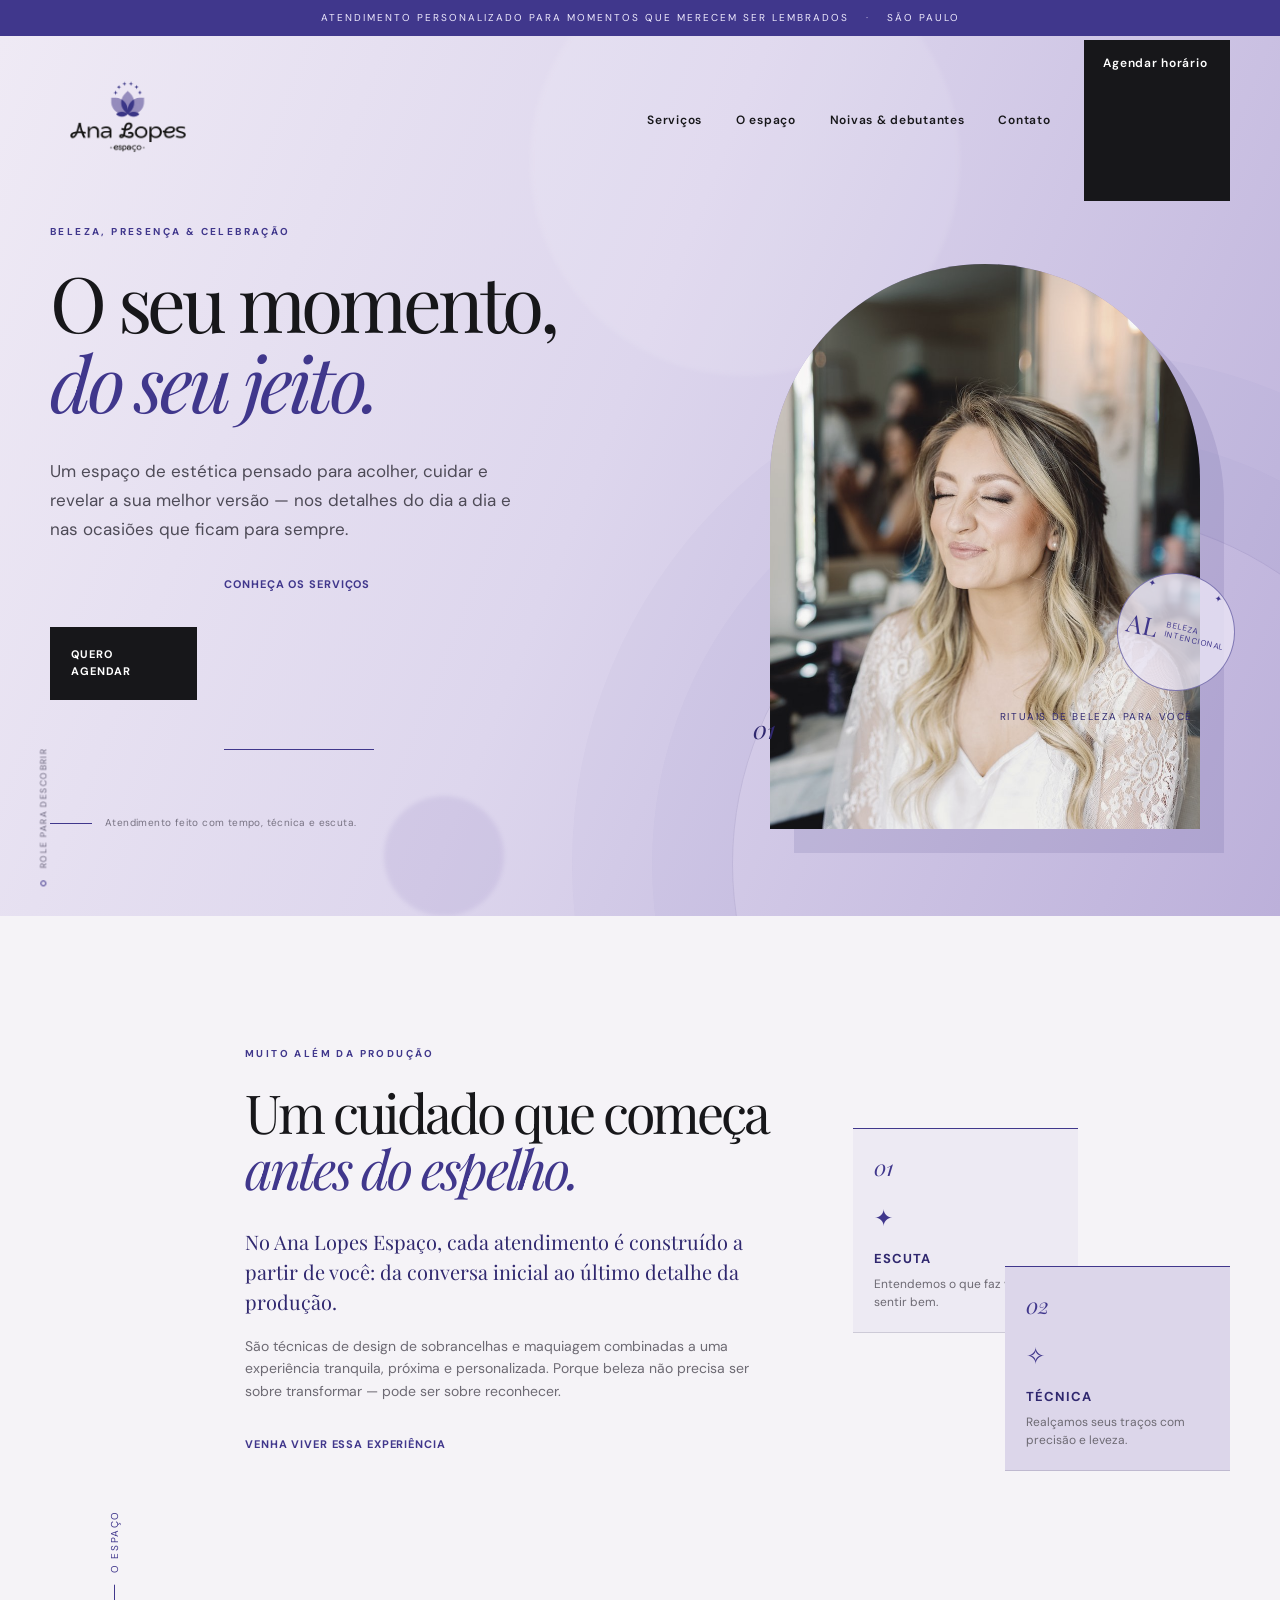
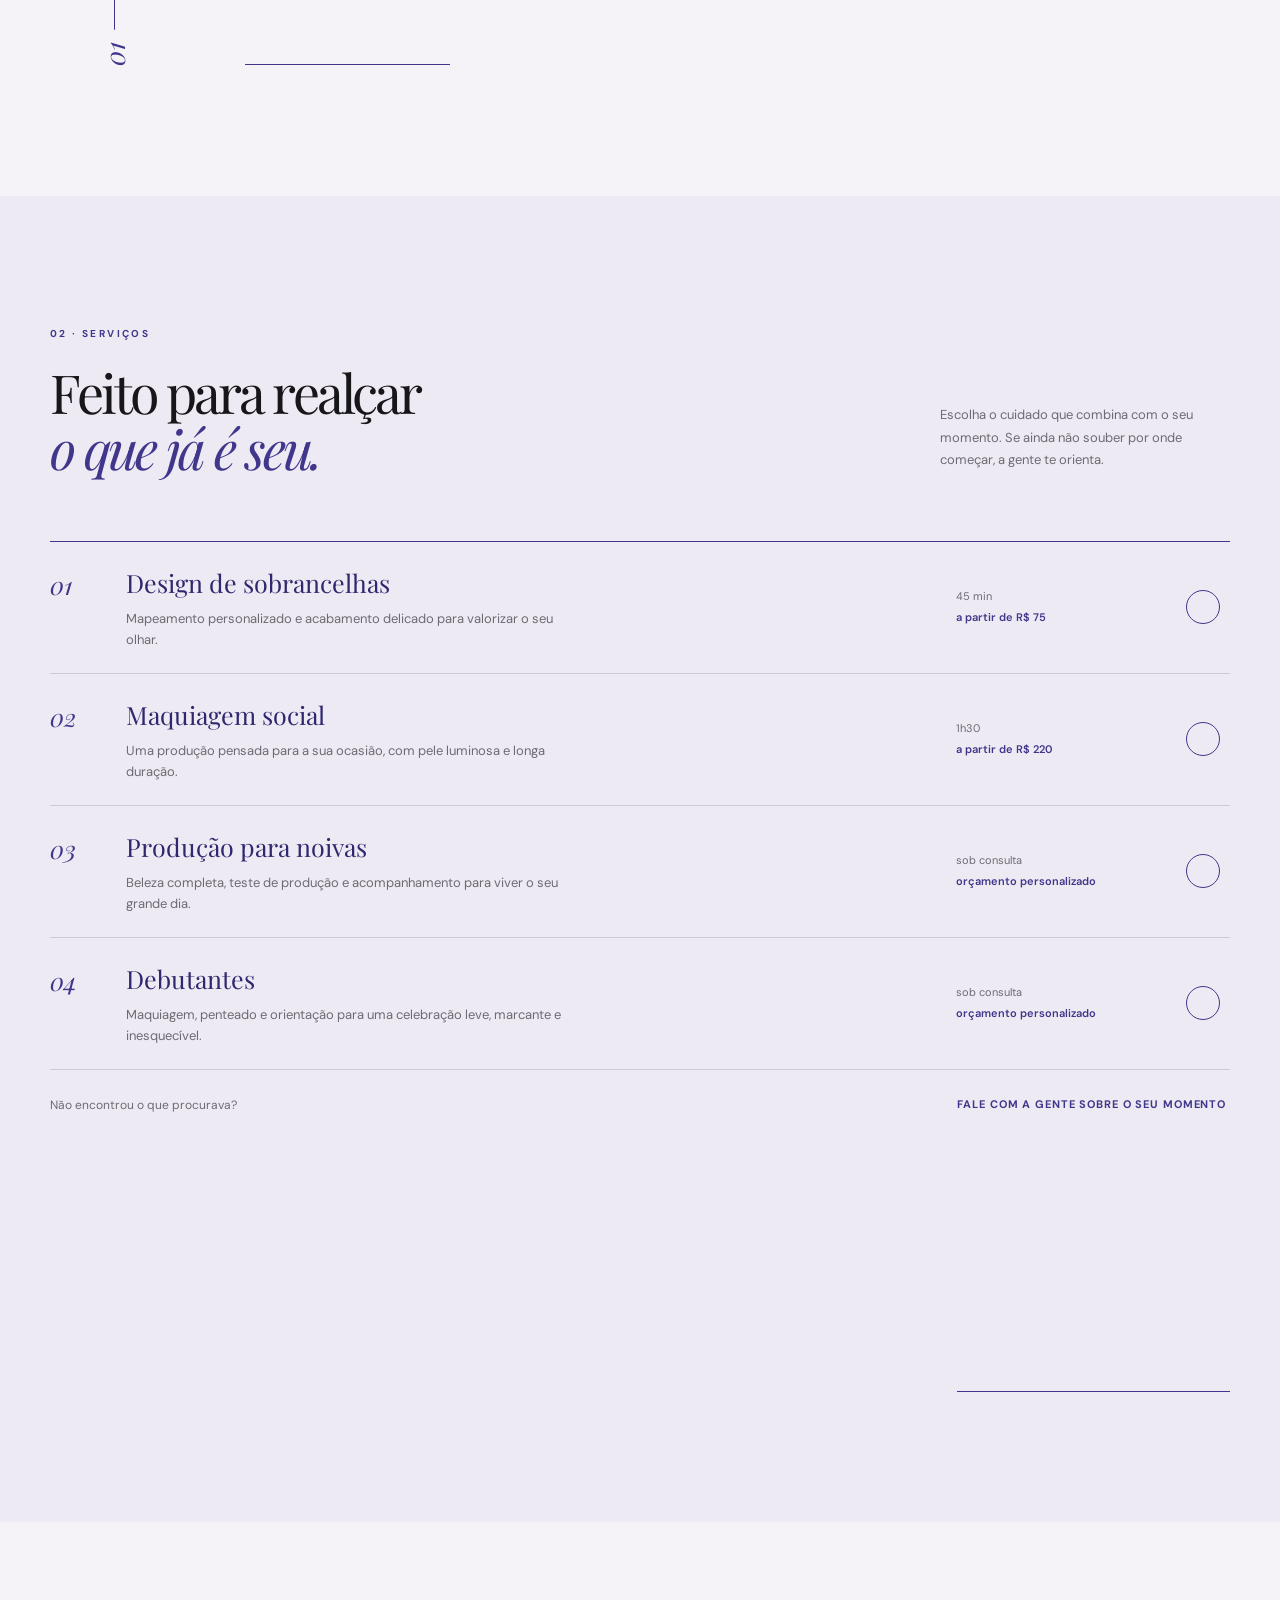
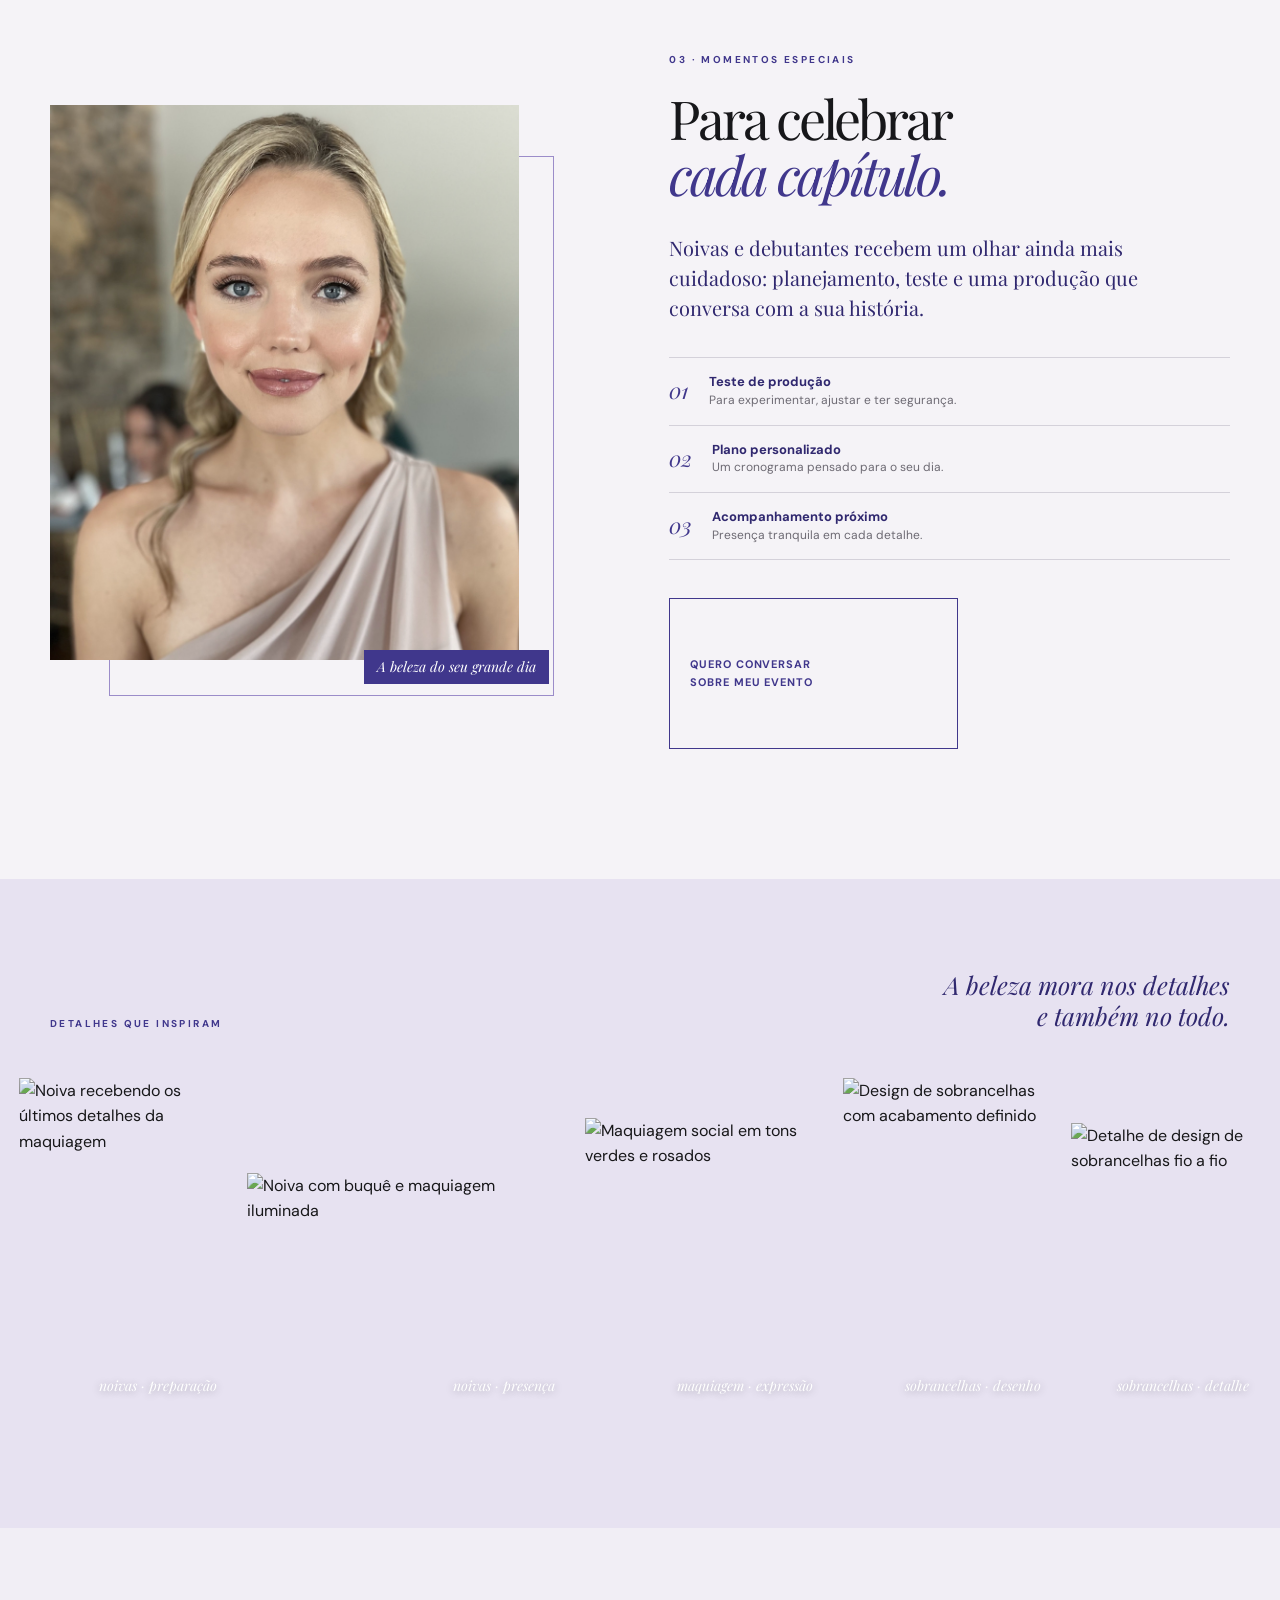
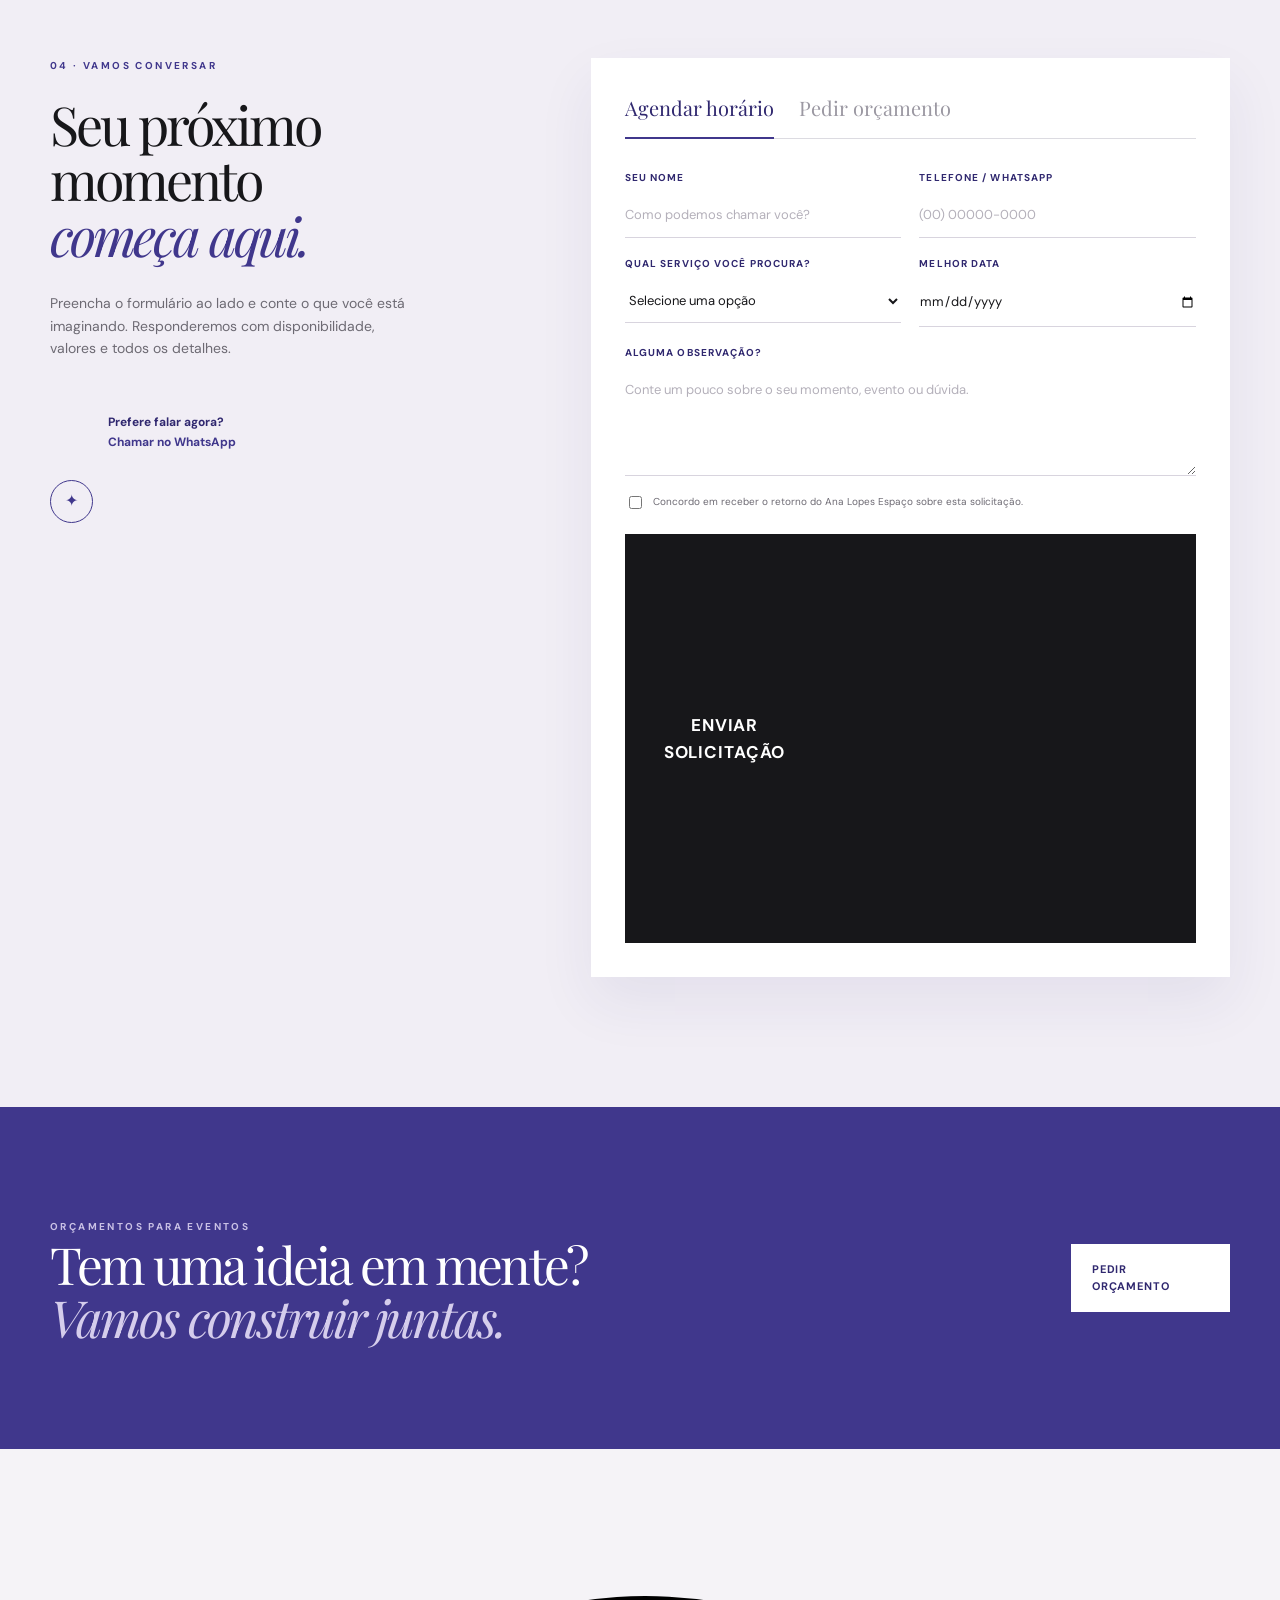
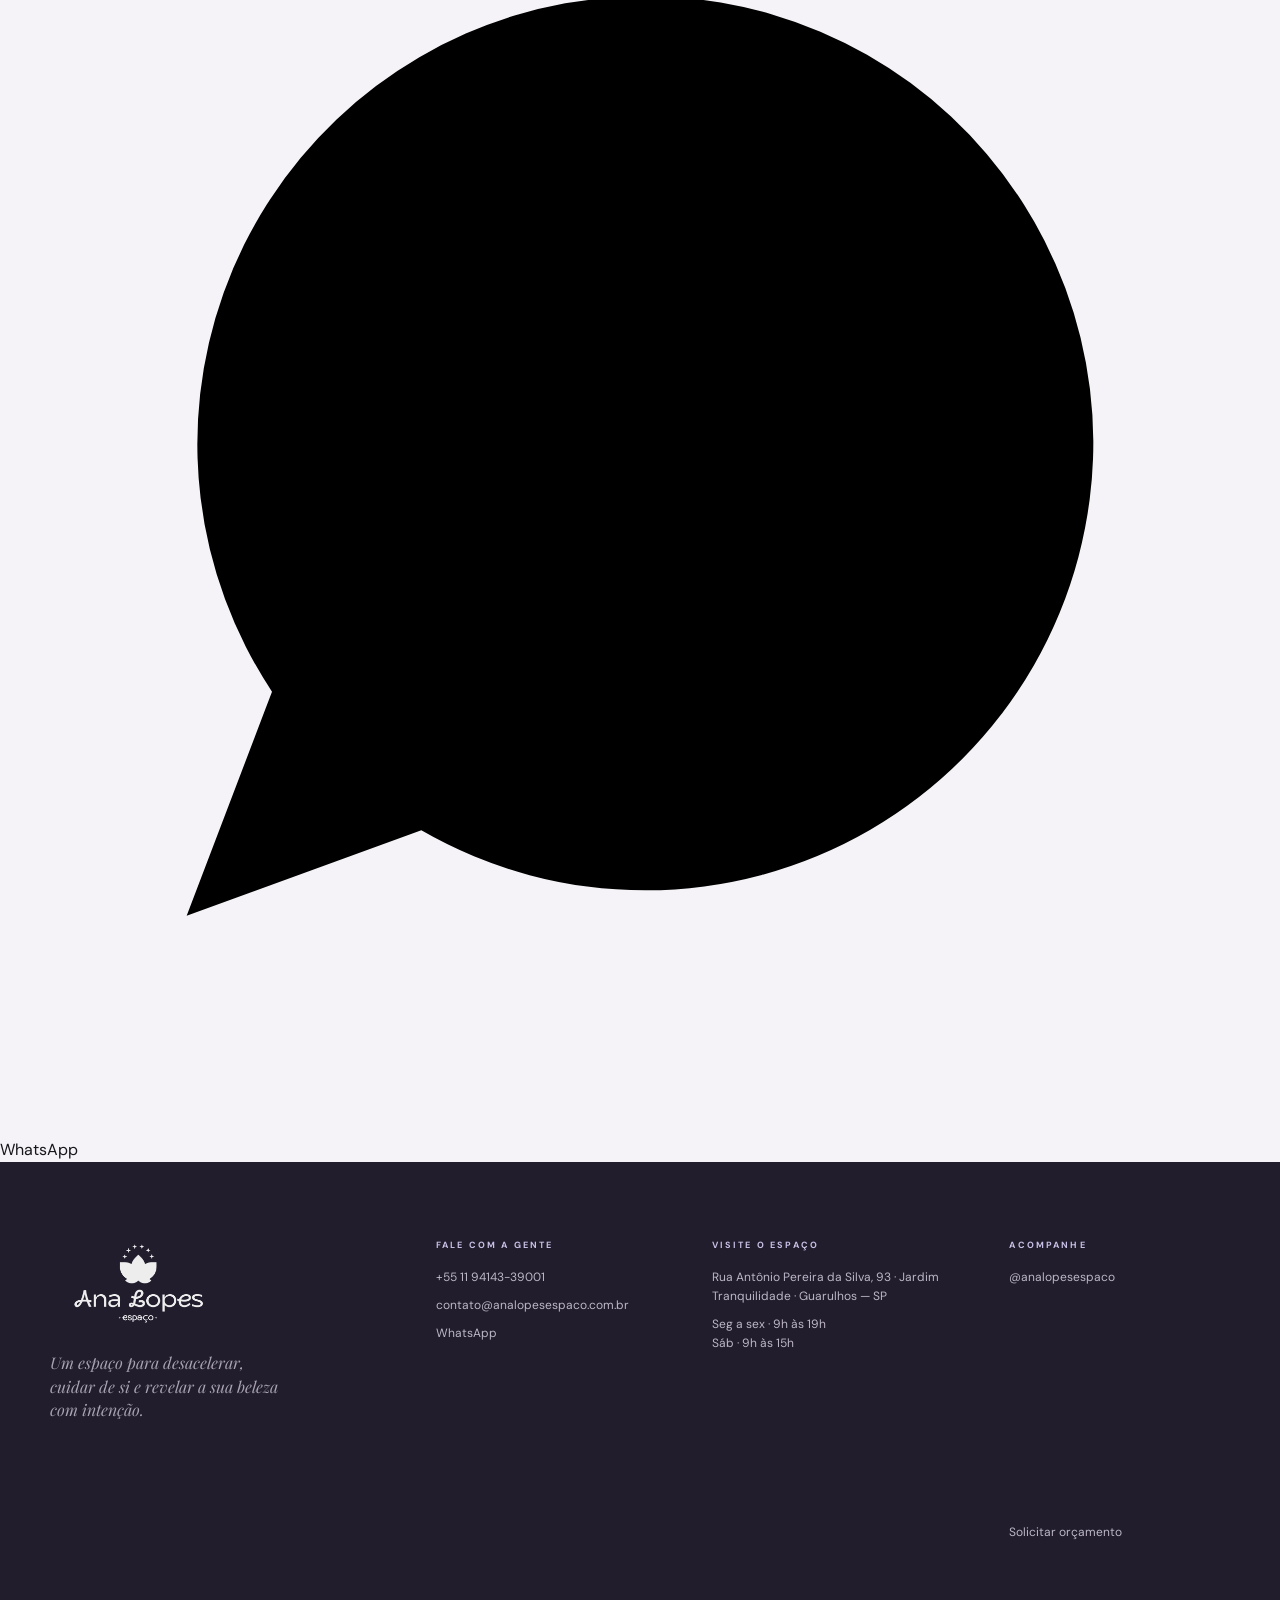
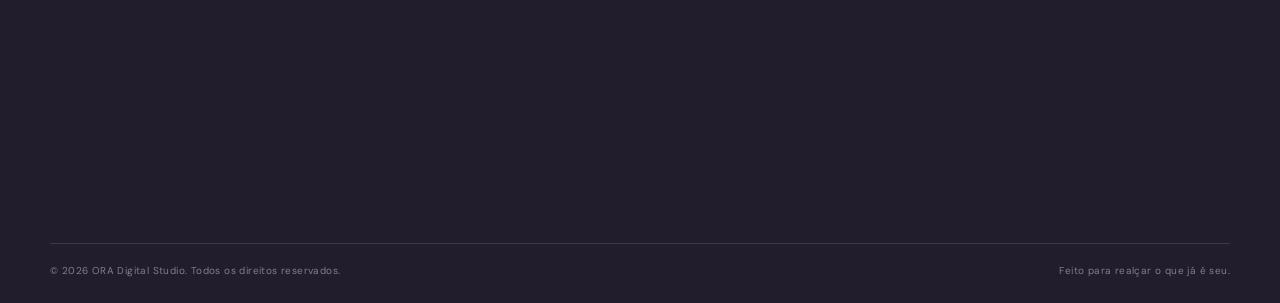
==== commit 3b76f80b: "Update index.html" ====
--- a/index.html
+++ b/index.html
@@ -158,11 +158,12 @@
 
     <section class="gallery-section">
         <div class="container gallery-header"><p class="eyebrow">Detalhes que inspiram</p><p class="gallery-note">A beleza mora nos detalhes<br>e também no todo.</p></div>
-        <div class="gallery-strip">
-            <div class="gallery-card gallery-card-tall"><img src="assets/img/Z1Zlrk4Lfwa1.jpg" alt="Detalhe de sobrancelha bem definida"><span>olhar</span></div>
-            <div class="gallery-card gallery-card-wide"><img src="assets/img/QdhVYI6RGJaF.png" alt="Maquiagem delicada para noiva"><span>presença</span></div>
-            <div class="gallery-card gallery-card-medium"><img src="assets/img/bxylQuYbX9MY.jpeg" alt="Detalhe de beleza com flores"><span>ritual</span></div>
-            <div class="gallery-card gallery-card-tall gallery-card-last"><img src="assets/img/8xwWIbqHDgzj.jpg" alt="Maquiagem em tons de lavanda"><span>expressão</span></div>
+        <div class="gallery-strip portfolio-strip">
+            <div class="gallery-card gallery-card-tall"><img src="assets/img/portfolio/noiva-preparacao.png" alt="Noiva recebendo os últimos detalhes da maquiagem"><span>noivas · preparação</span></div>
+            <div class="gallery-card gallery-card-wide"><img src="assets/img/portfolio/noiva-buque.png" alt="Noiva com buquê e maquiagem iluminada"><span>noivas · presença</span></div>
+            <div class="gallery-card gallery-card-medium"><img src="assets/img/portfolio/maquiagem-editorial.png" alt="Maquiagem social em tons verdes e rosados"><span>maquiagem · expressão</span></div>
+            <div class="gallery-card gallery-card-tall"><img src="assets/img/portfolio/sobrancelhas-01.png" alt="Design de sobrancelhas com acabamento definido"><span>sobrancelhas · desenho</span></div>
+            <div class="gallery-card gallery-card-medium gallery-card-last"><img src="assets/img/portfolio/sobrancelhas-02.png" alt="Detalhe de design de sobrancelhas fio a fio"><span>sobrancelhas · detalhe</span></div>
         </div>
     </section>
 
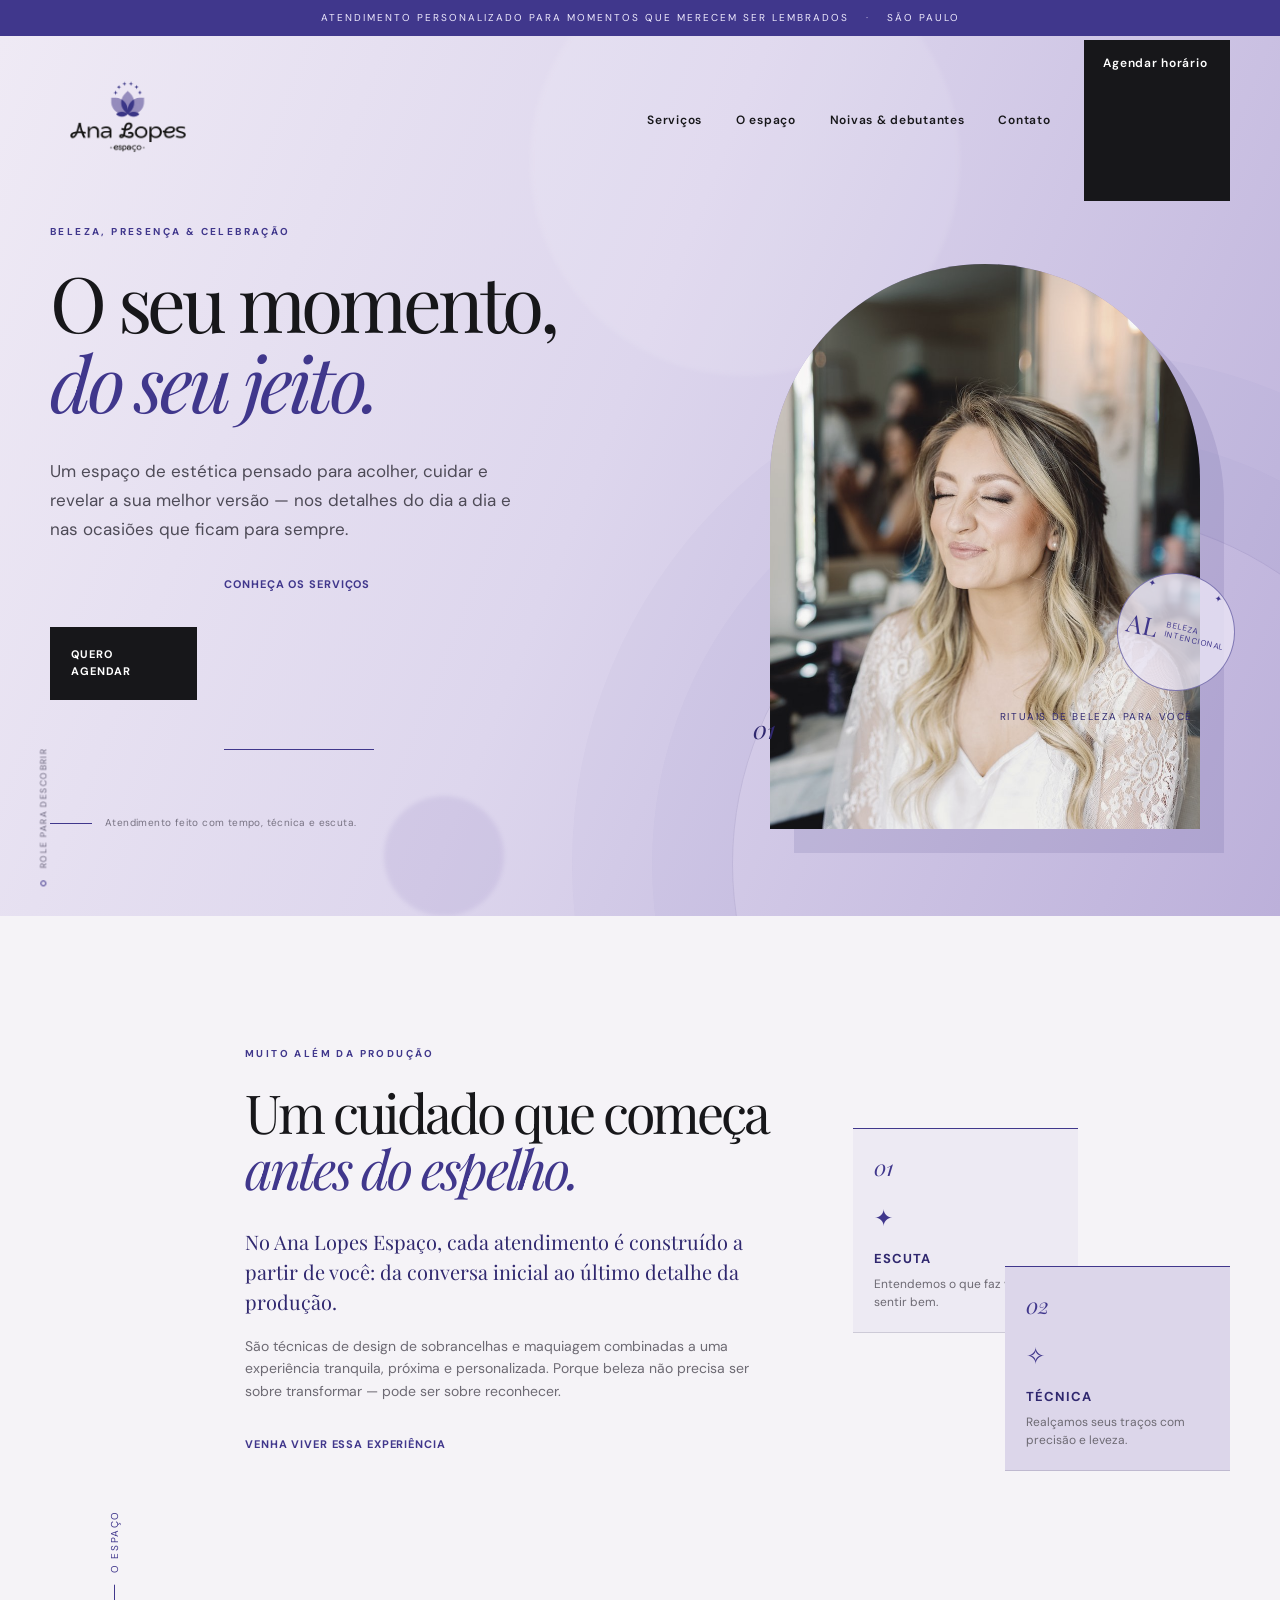
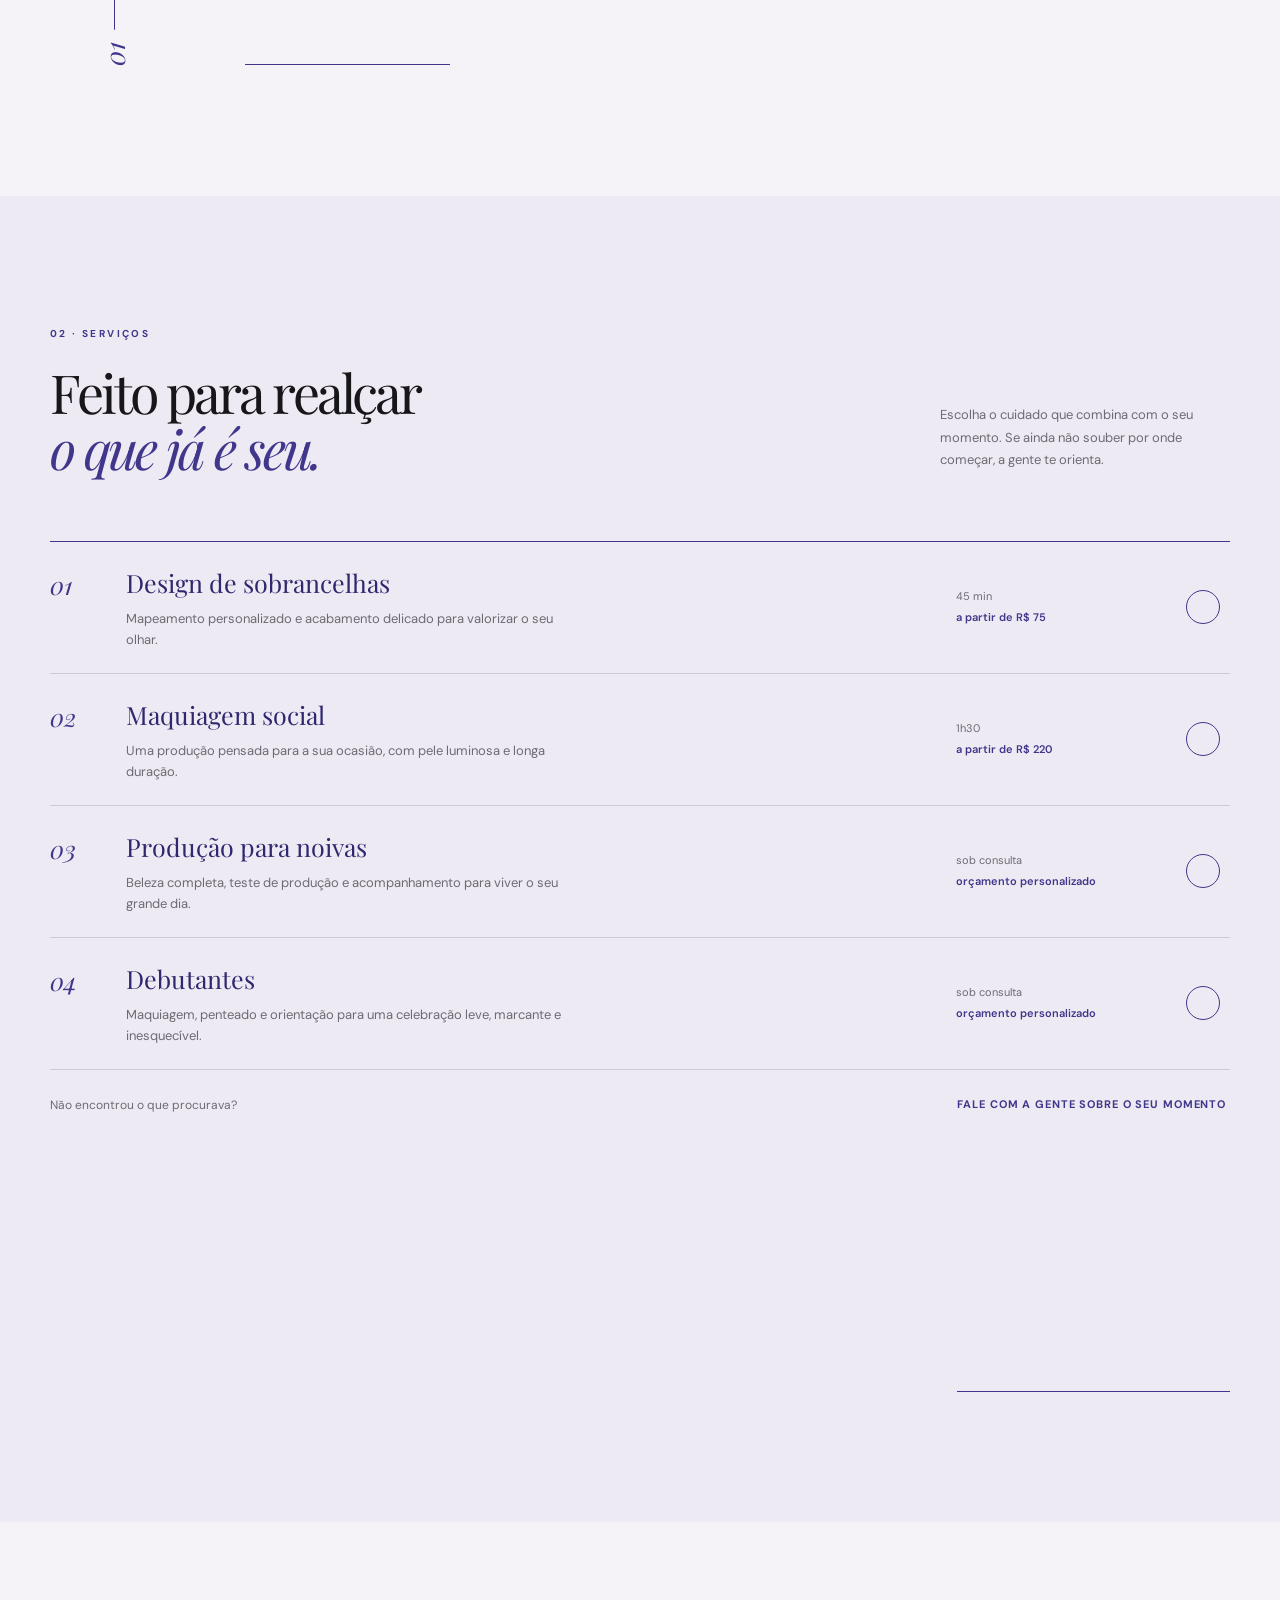
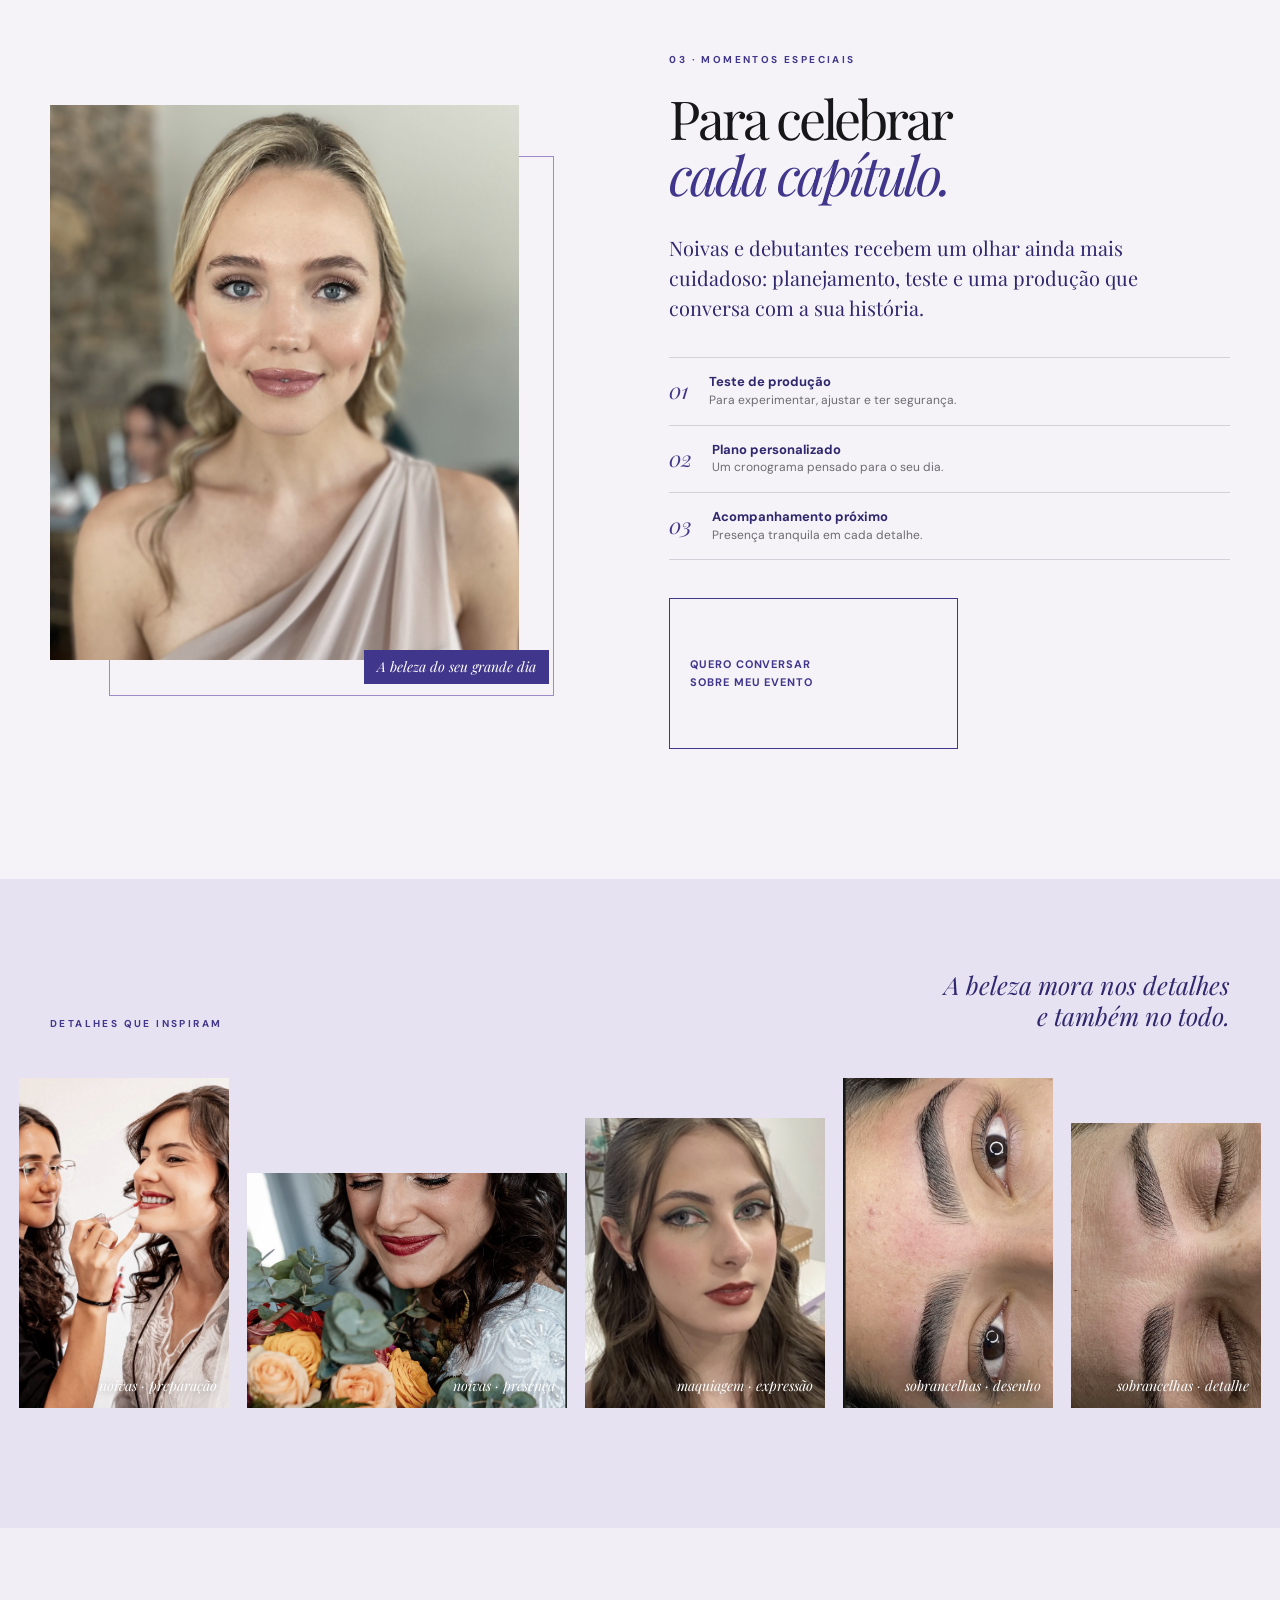
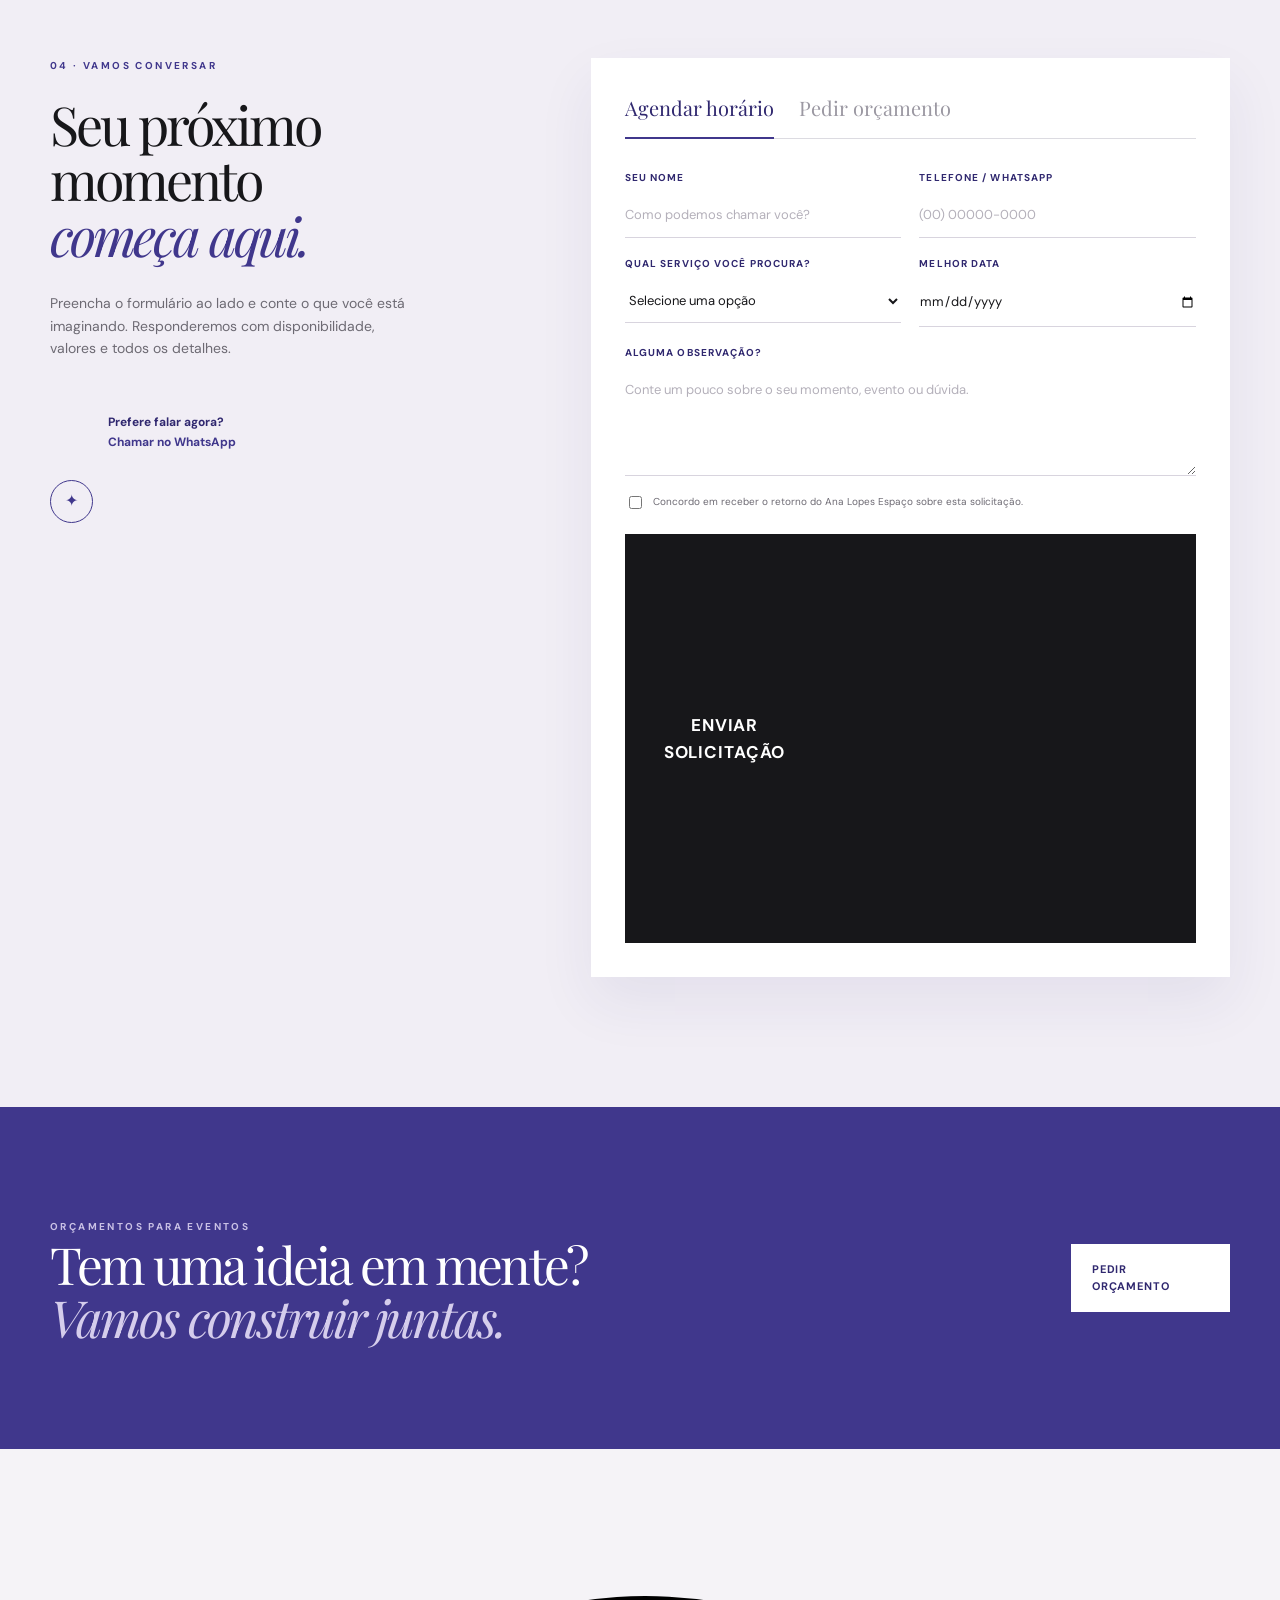
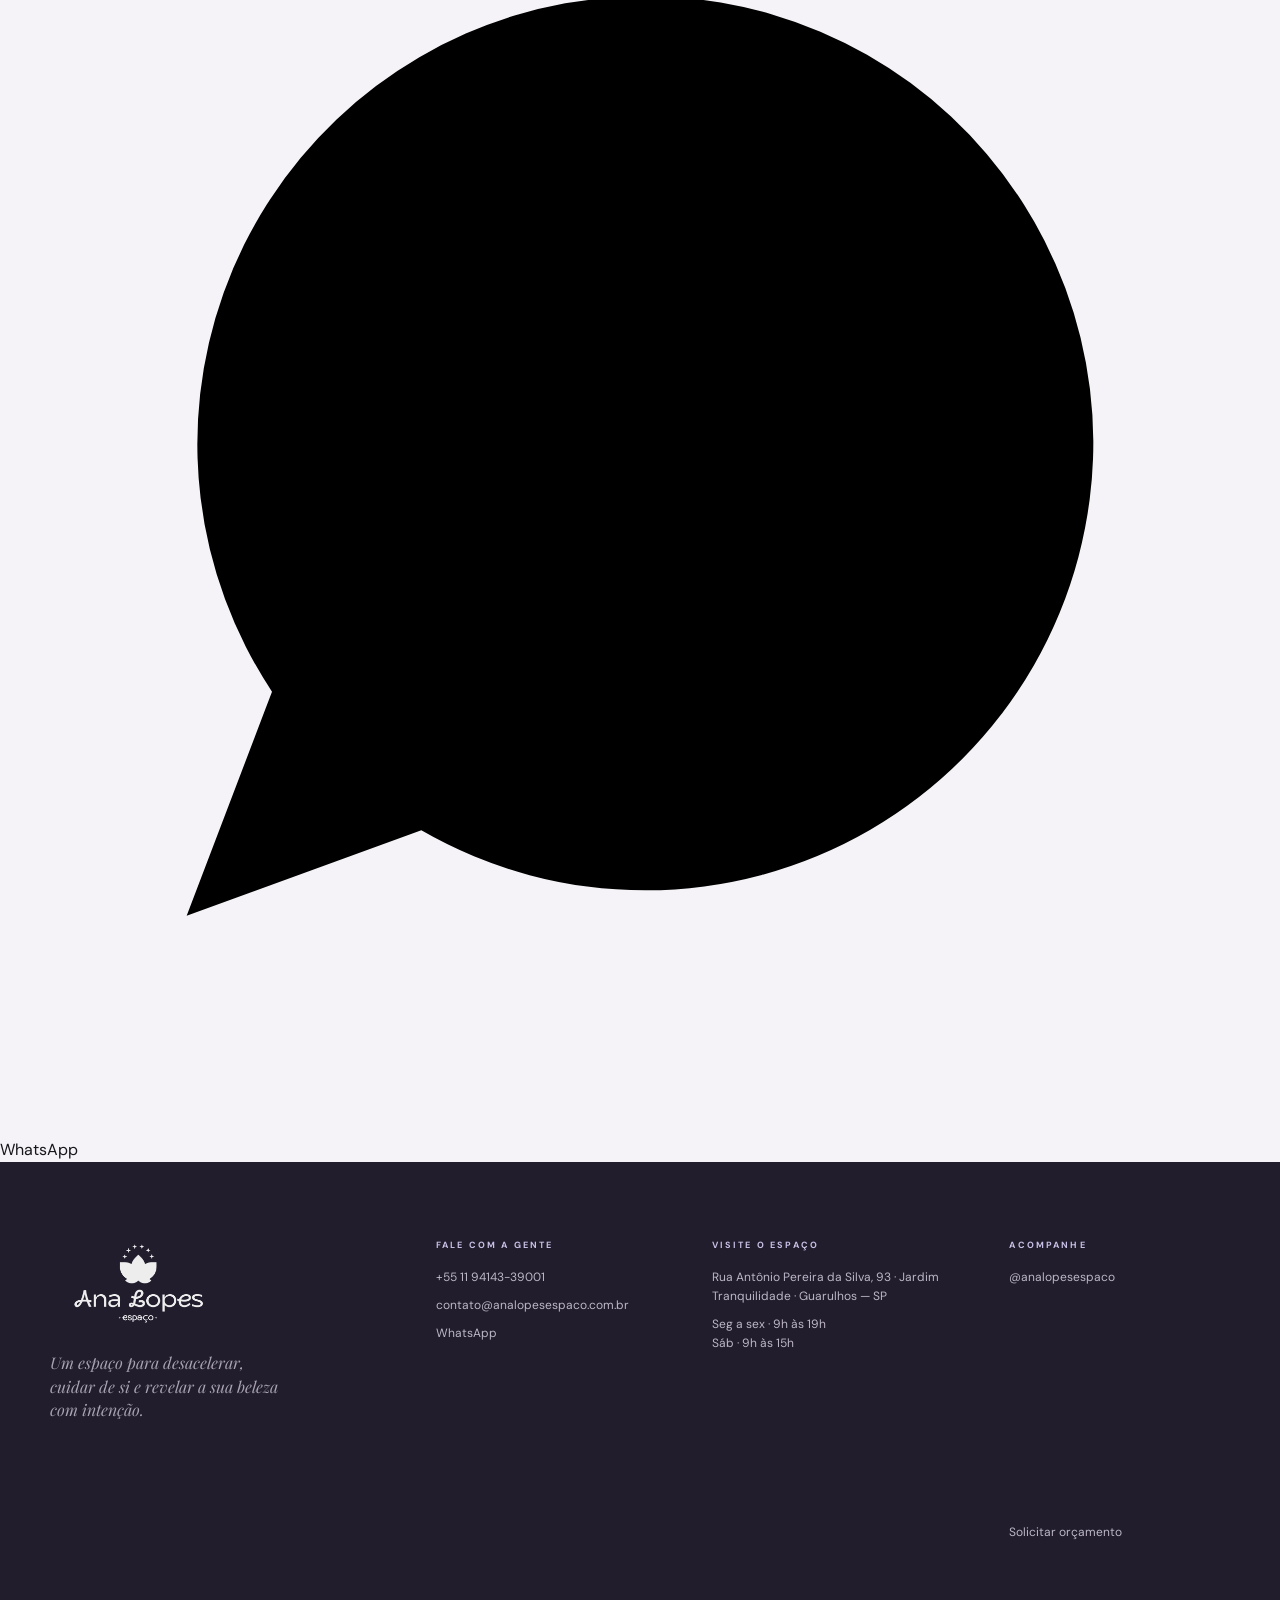
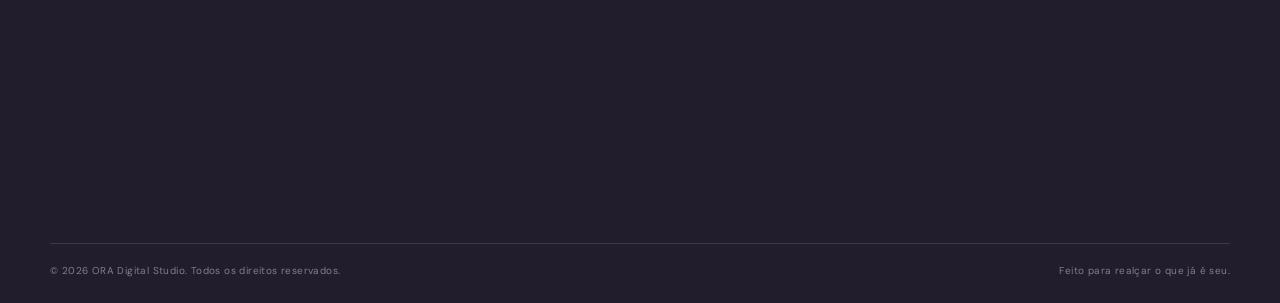
==== commit b6f6c202: "Update index.html" ====
--- a/index.html
+++ b/index.html
@@ -159,11 +159,11 @@
     <section class="gallery-section">
         <div class="container gallery-header"><p class="eyebrow">Detalhes que inspiram</p><p class="gallery-note">A beleza mora nos detalhes<br>e também no todo.</p></div>
         <div class="gallery-strip portfolio-strip">
-            <div class="gallery-card gallery-card-tall"><img src="assets/img/portfolio/noiva-preparacao.png" alt="Noiva recebendo os últimos detalhes da maquiagem"><span>noivas · preparação</span></div>
-            <div class="gallery-card gallery-card-wide"><img src="assets/img/portfolio/noiva-buque.png" alt="Noiva com buquê e maquiagem iluminada"><span>noivas · presença</span></div>
-            <div class="gallery-card gallery-card-medium"><img src="assets/img/portfolio/maquiagem-editorial.png" alt="Maquiagem social em tons verdes e rosados"><span>maquiagem · expressão</span></div>
-            <div class="gallery-card gallery-card-tall"><img src="assets/img/portfolio/sobrancelhas-01.png" alt="Design de sobrancelhas com acabamento definido"><span>sobrancelhas · desenho</span></div>
-            <div class="gallery-card gallery-card-medium gallery-card-last"><img src="assets/img/portfolio/sobrancelhas-02.png" alt="Detalhe de design de sobrancelhas fio a fio"><span>sobrancelhas · detalhe</span></div>
+            <div class="gallery-card gallery-card-tall"><img src="portfolio/noiva-preparacao.png" alt="Noiva recebendo os últimos detalhes da maquiagem"><span>noivas · preparação</span></div>
+            <div class="gallery-card gallery-card-wide"><img src="portfolio/noiva-buque.png" alt="Noiva com buquê e maquiagem iluminada"><span>noivas · presença</span></div>
+            <div class="gallery-card gallery-card-medium"><img src="portfolio/maquiagem-editorial.png" alt="Maquiagem social em tons verdes e rosados"><span>maquiagem · expressão</span></div>
+            <div class="gallery-card gallery-card-tall"><img src="portfolio/sobrancelhas-01.png" alt="Design de sobrancelhas com acabamento definido"><span>sobrancelhas · desenho</span></div>
+            <div class="gallery-card gallery-card-medium gallery-card-last"><img src="portfolio/sobrancelhas-02.png" alt="Detalhe de design de sobrancelhas fio a fio"><span>sobrancelhas · detalhe</span></div>
         </div>
     </section>
 
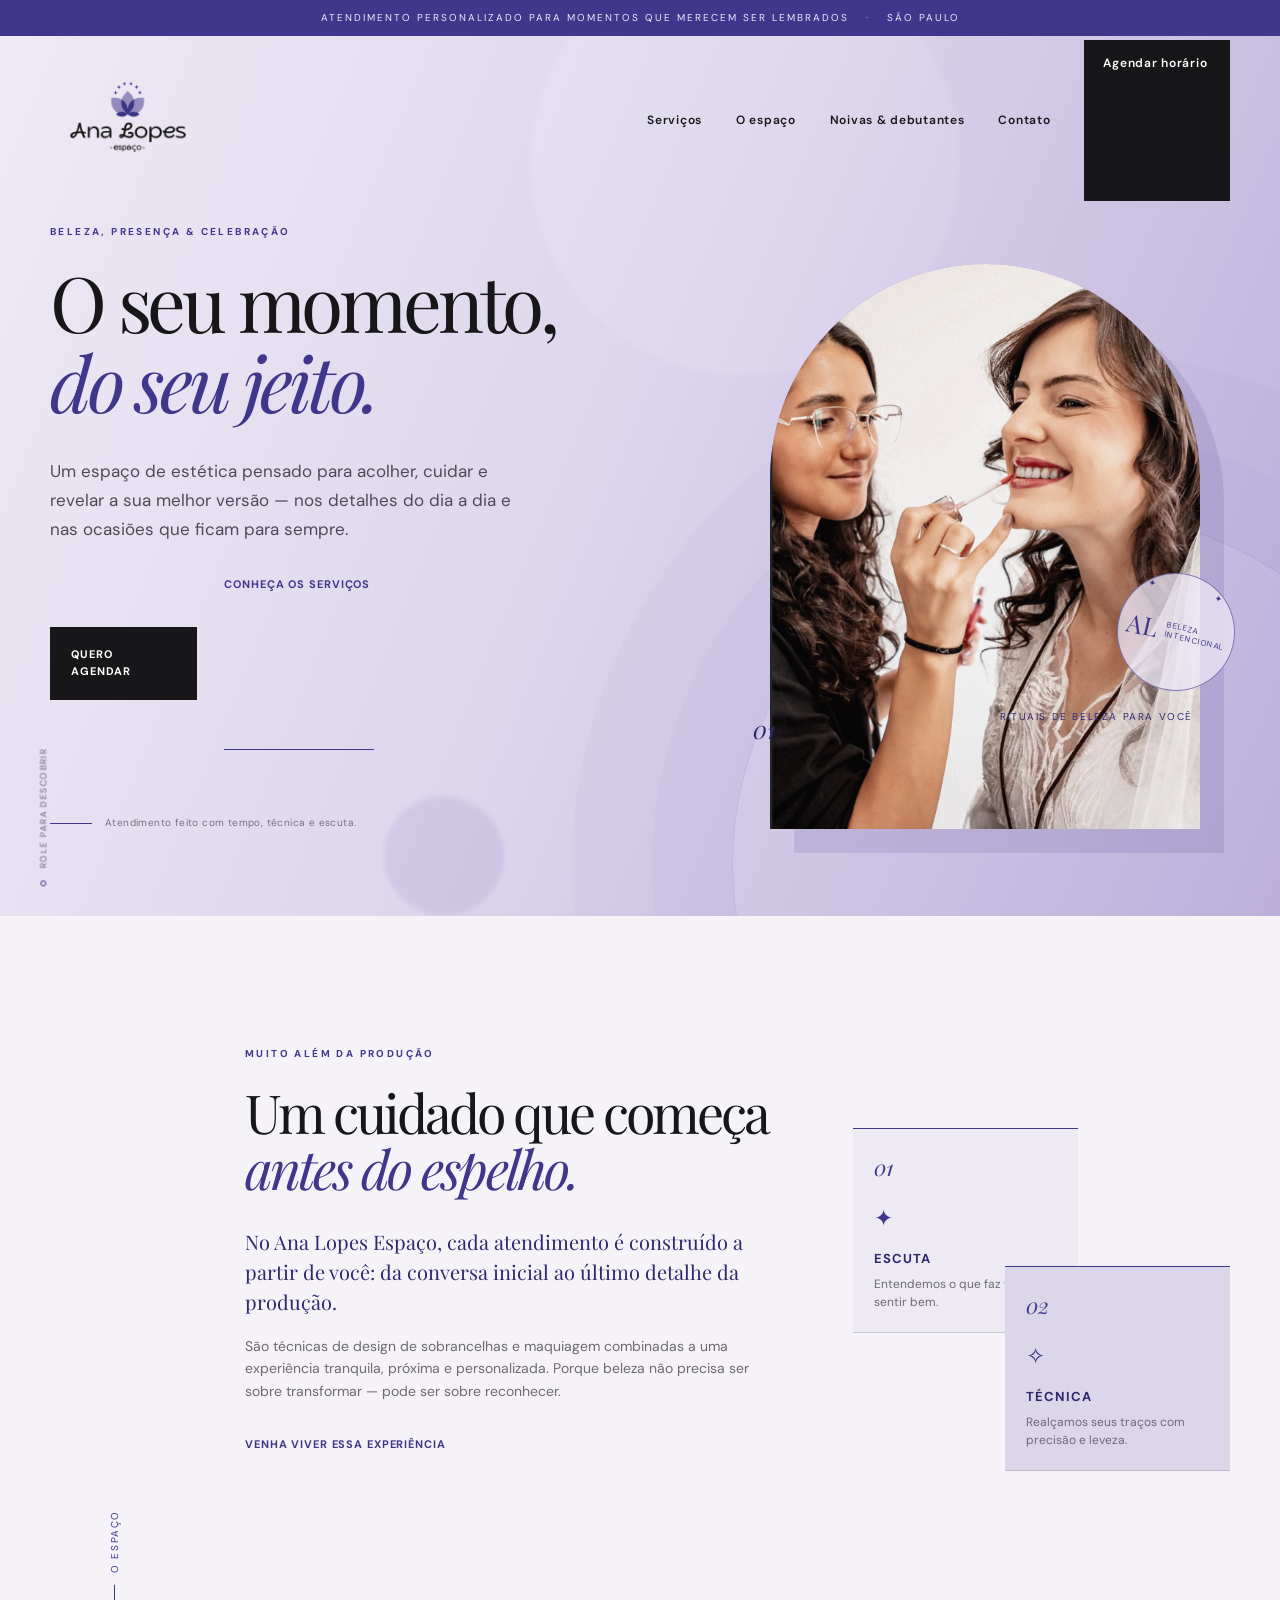
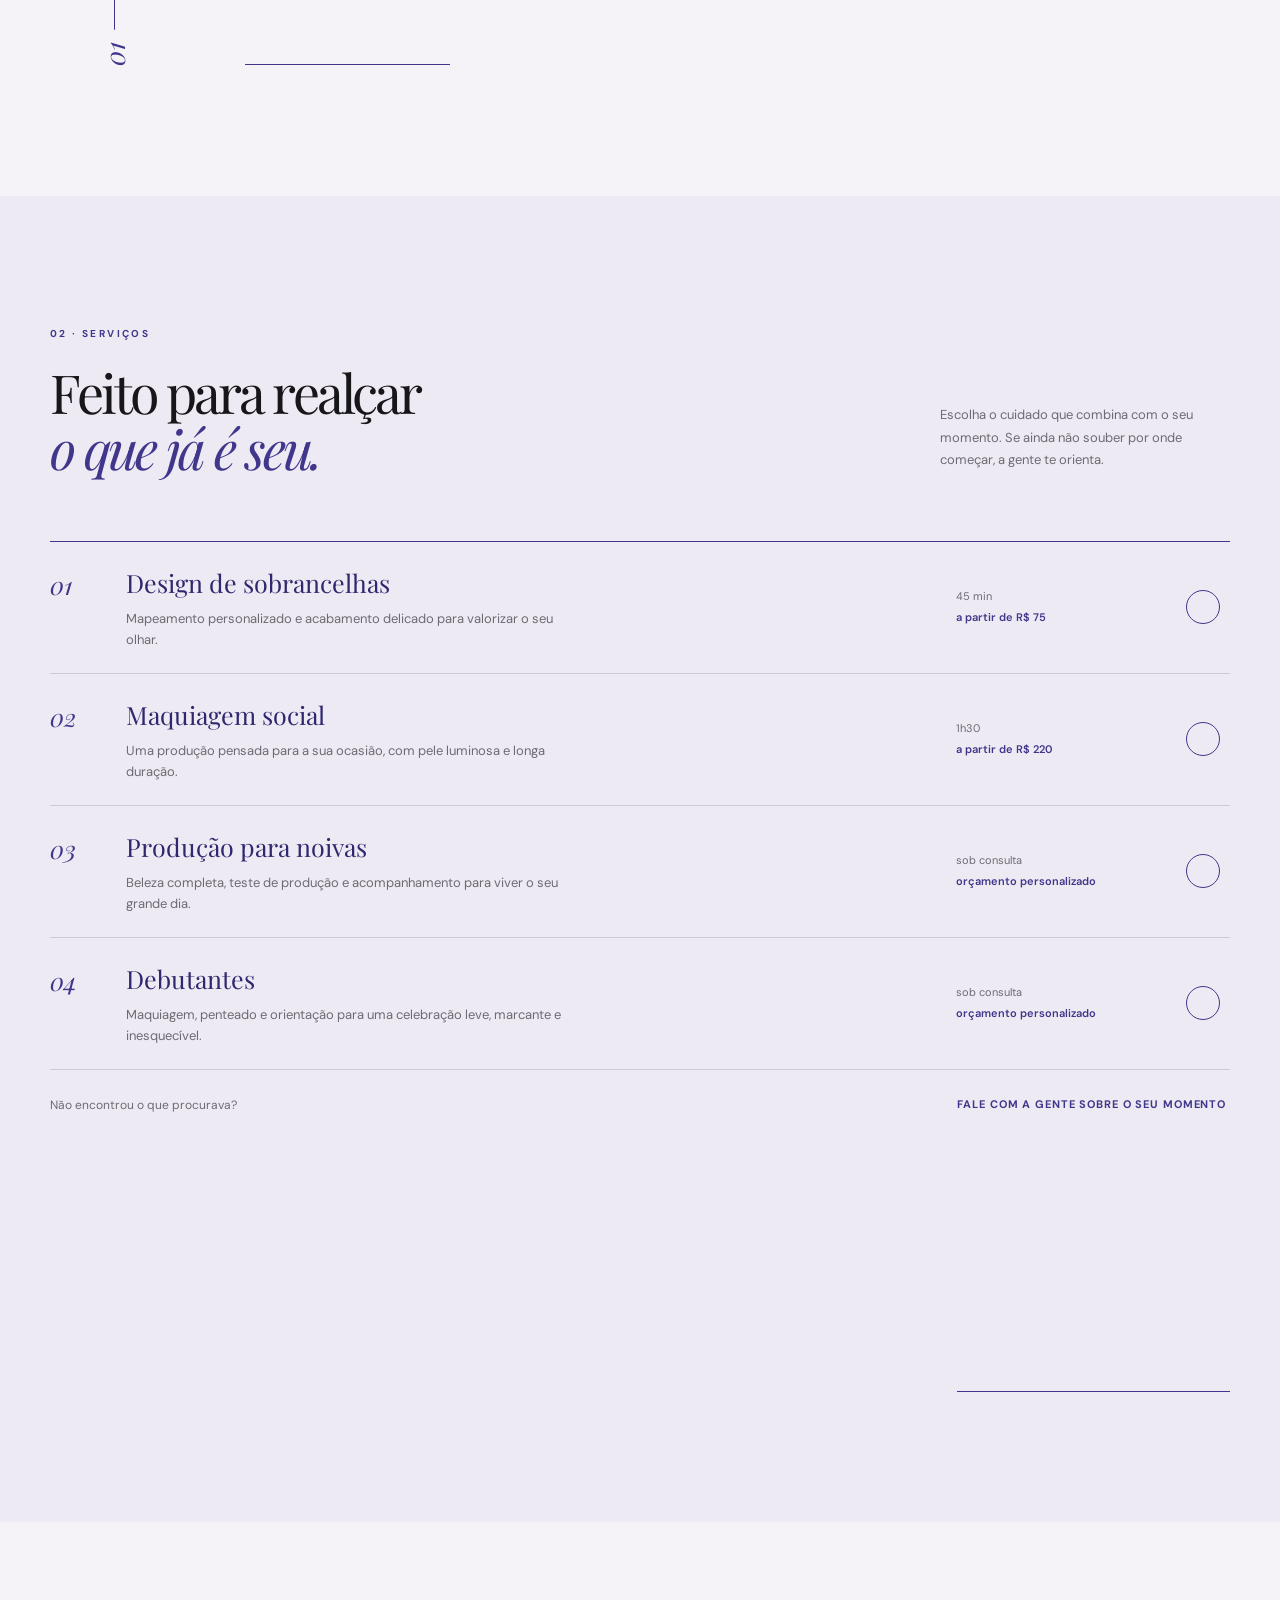
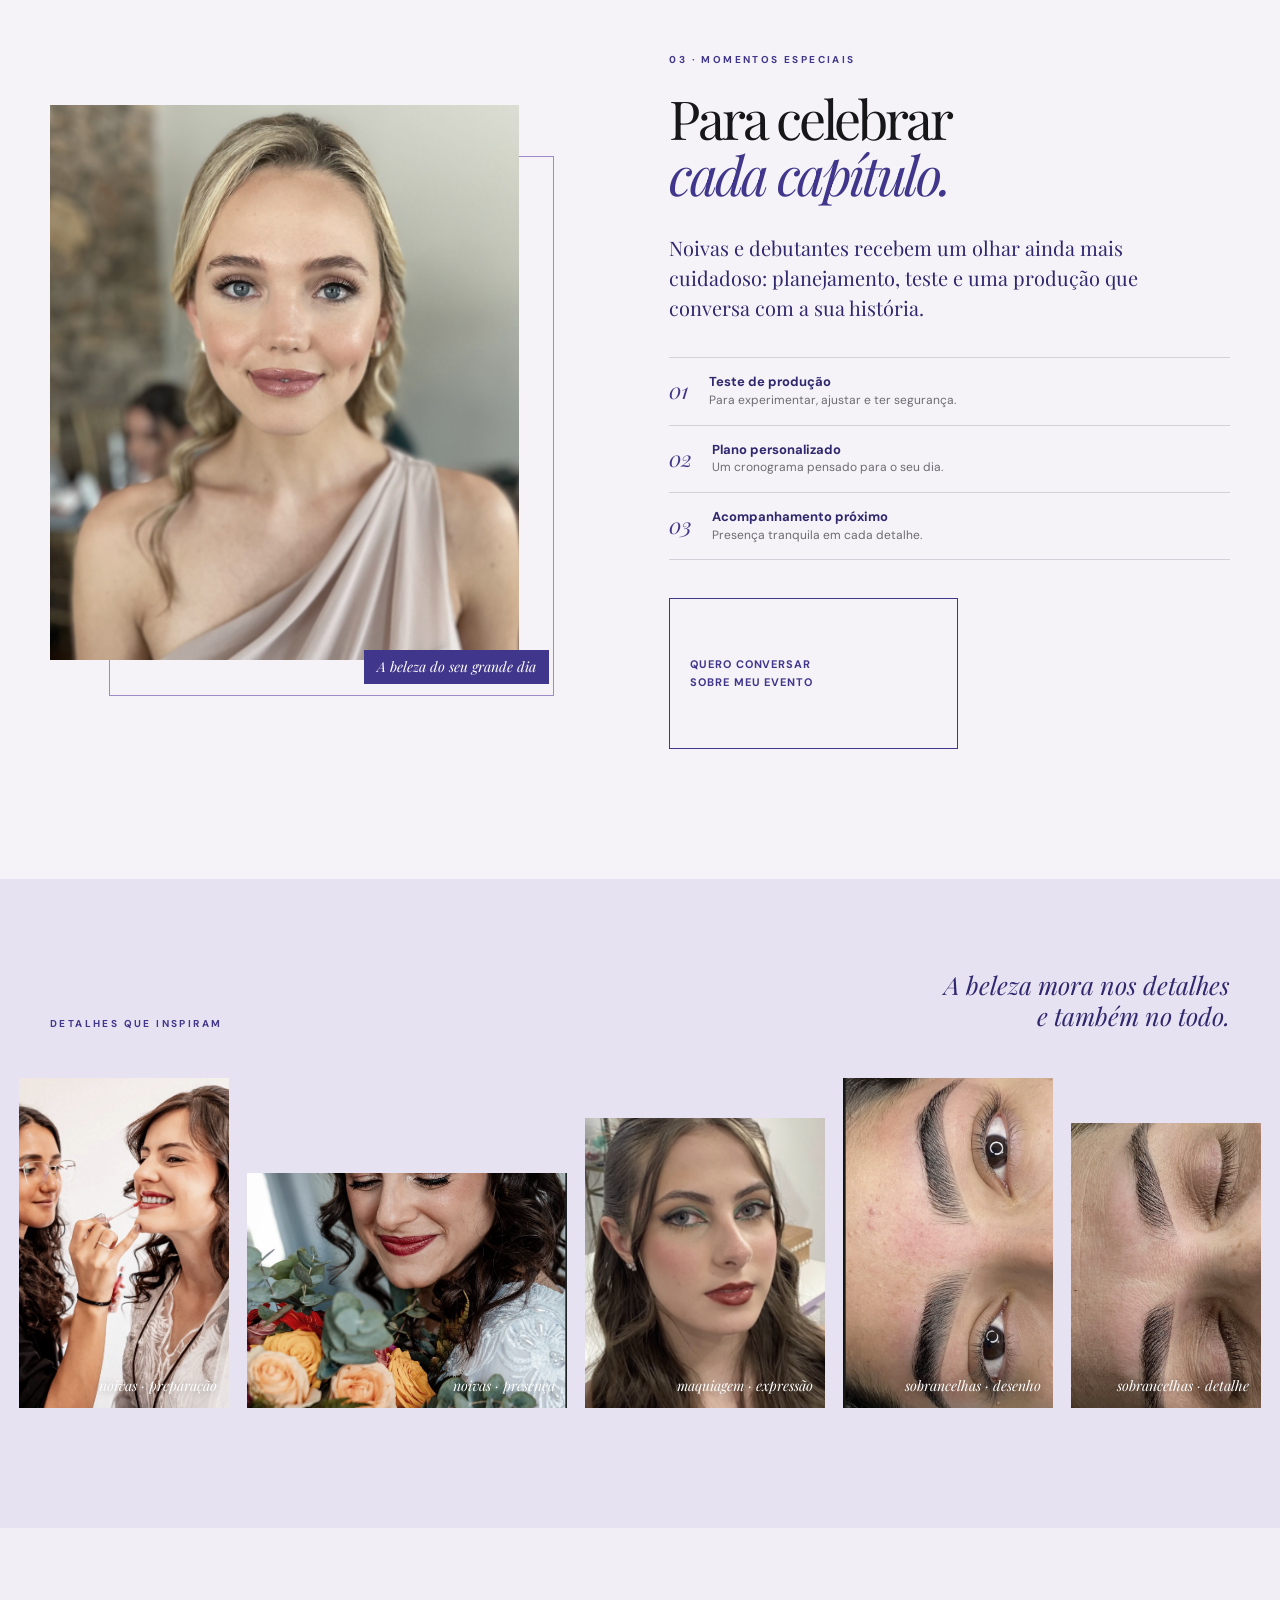
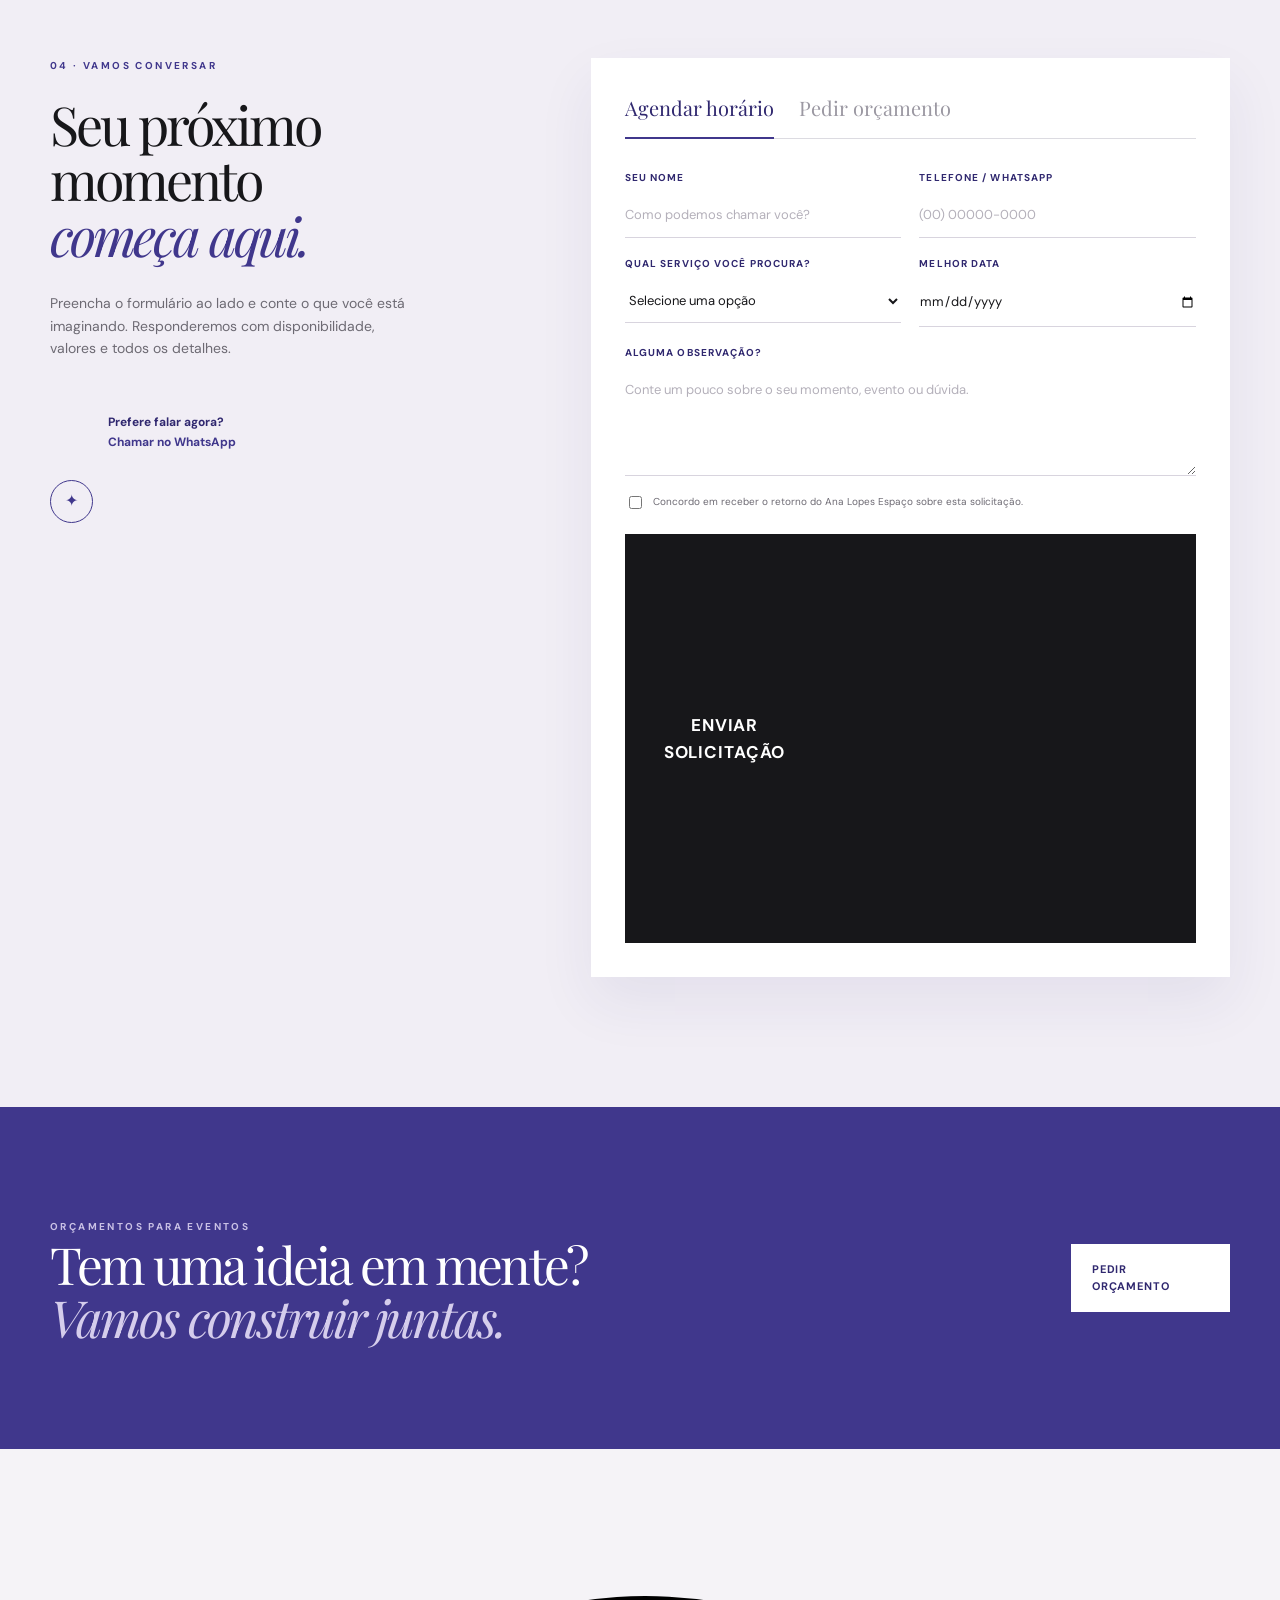
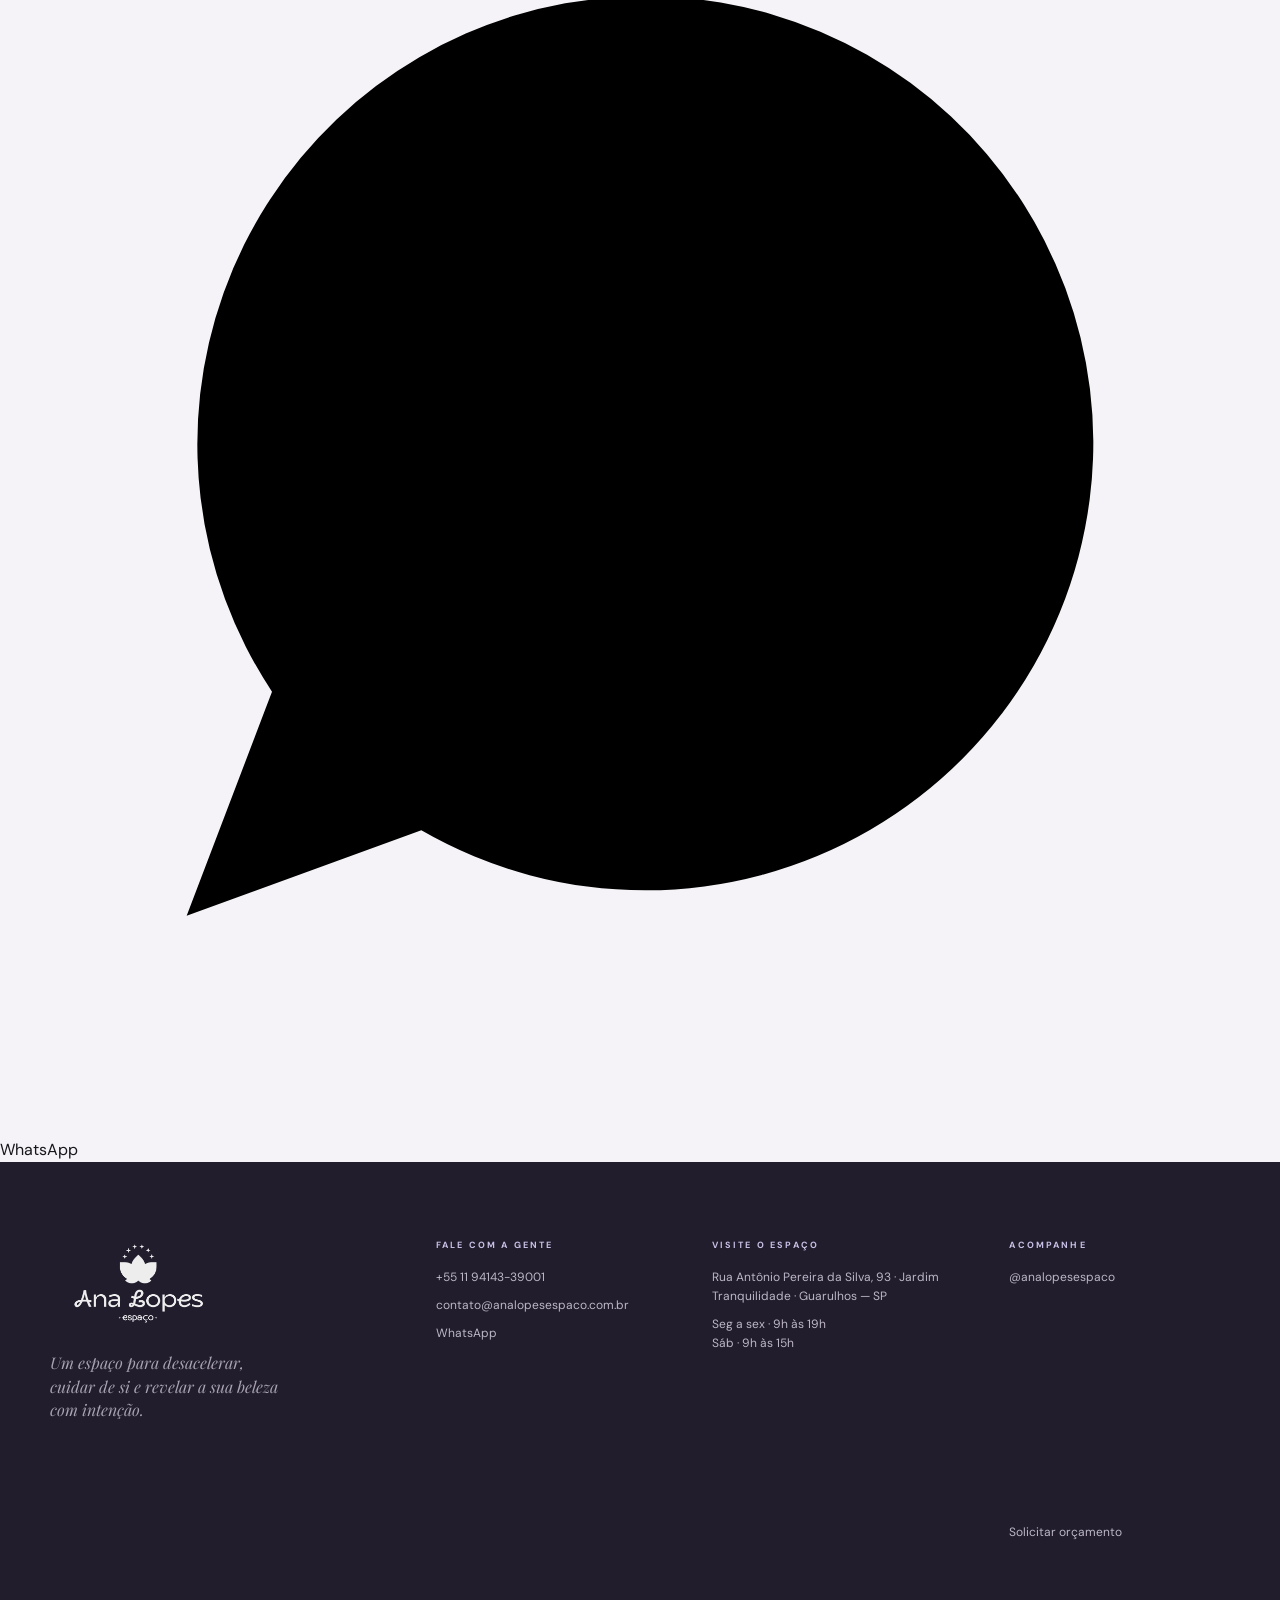
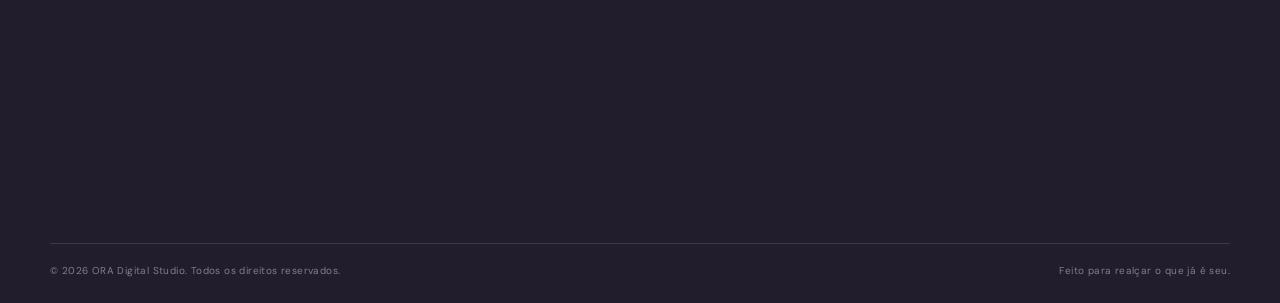
==== commit d13368a6: "Update index.html" ====
--- a/index.html
+++ b/index.html
@@ -49,7 +49,7 @@
             </div>
             <div class="hero-visual reveal reveal-delay">
                 <div class="hero-frame">
-                    <img src="assets/img/RbqhneS10NjQ.jpg" alt="Noiva com maquiagem natural em um jardim" class="hero-image">
+                    <img src="portfolio/noiva-preparacao.png" alt="Noiva com maquiagem natural em um jardim" class="hero-image">
                 </div>
                 <div class="hero-stamp"><span>AL</span><small>beleza<br>intencional</small></div>
                 <div class="hero-caption"><span>01</span><span>Rituais de beleza para você</span></div>
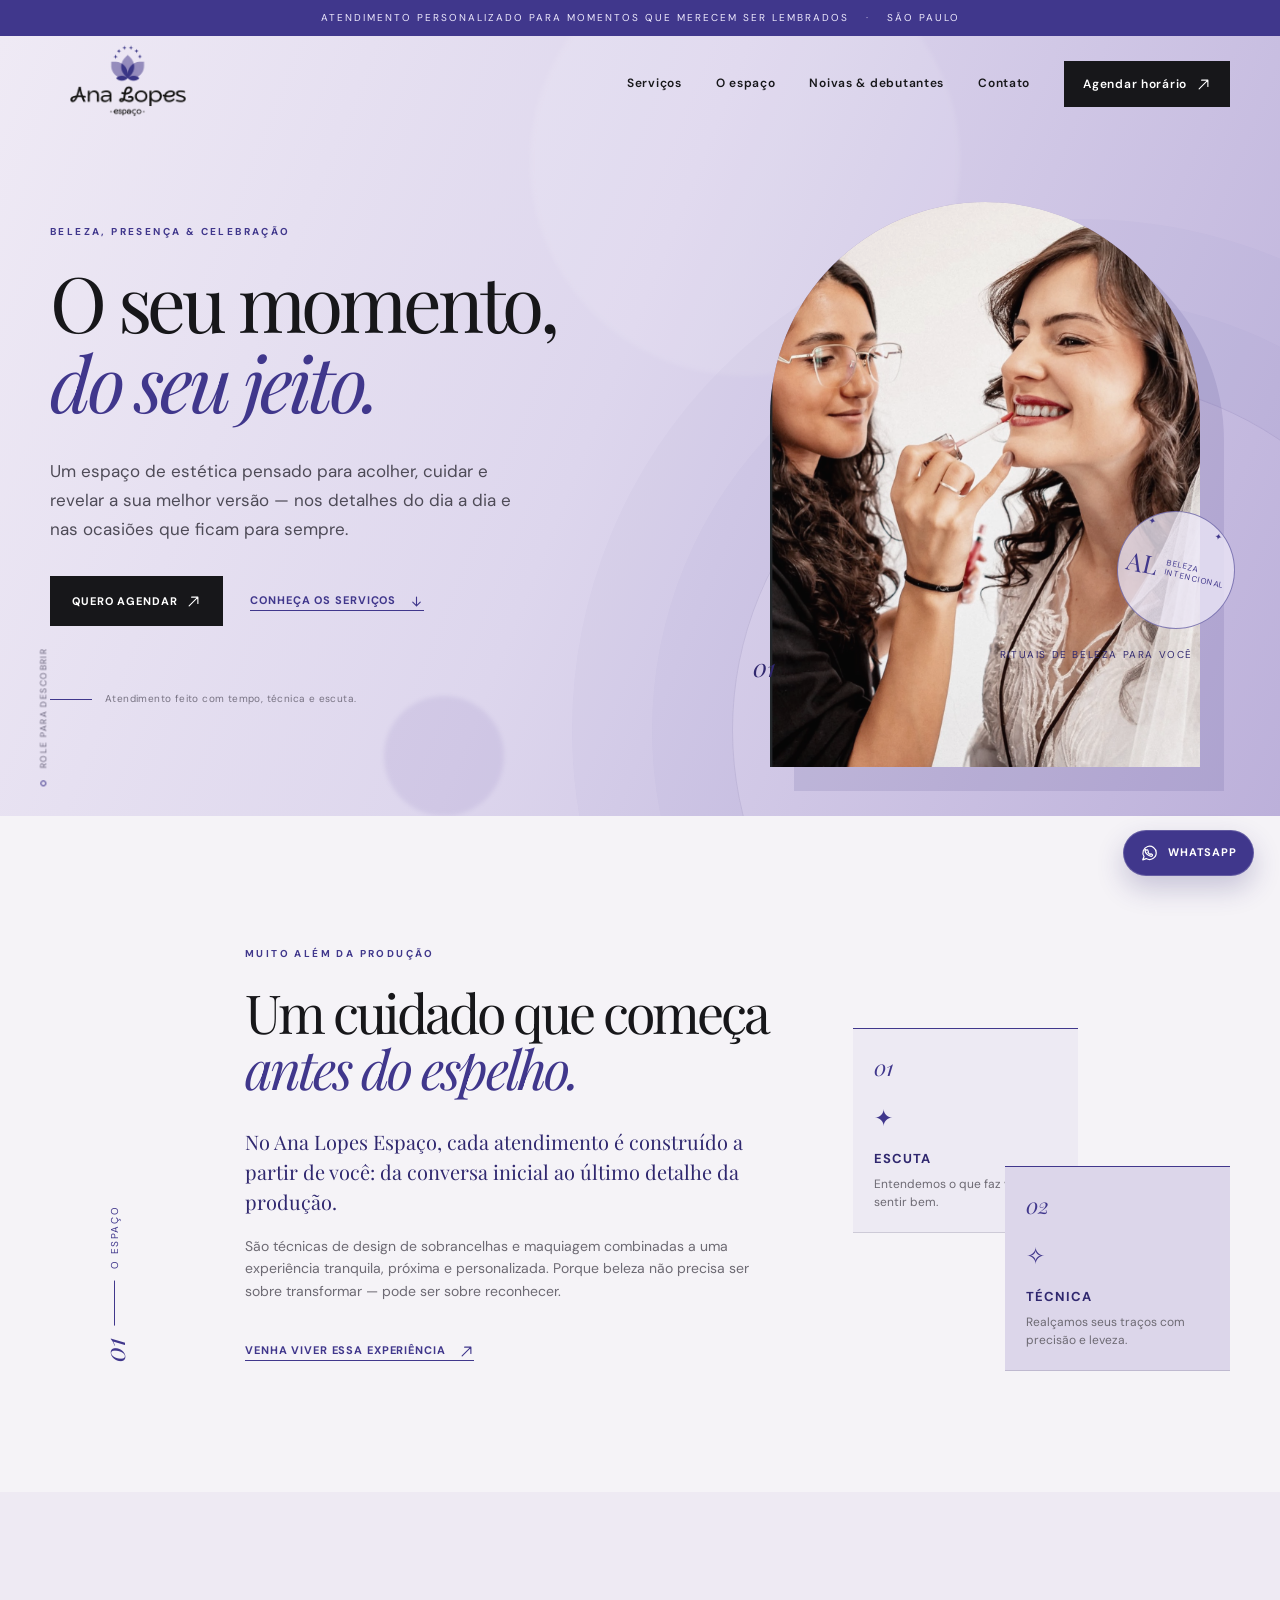
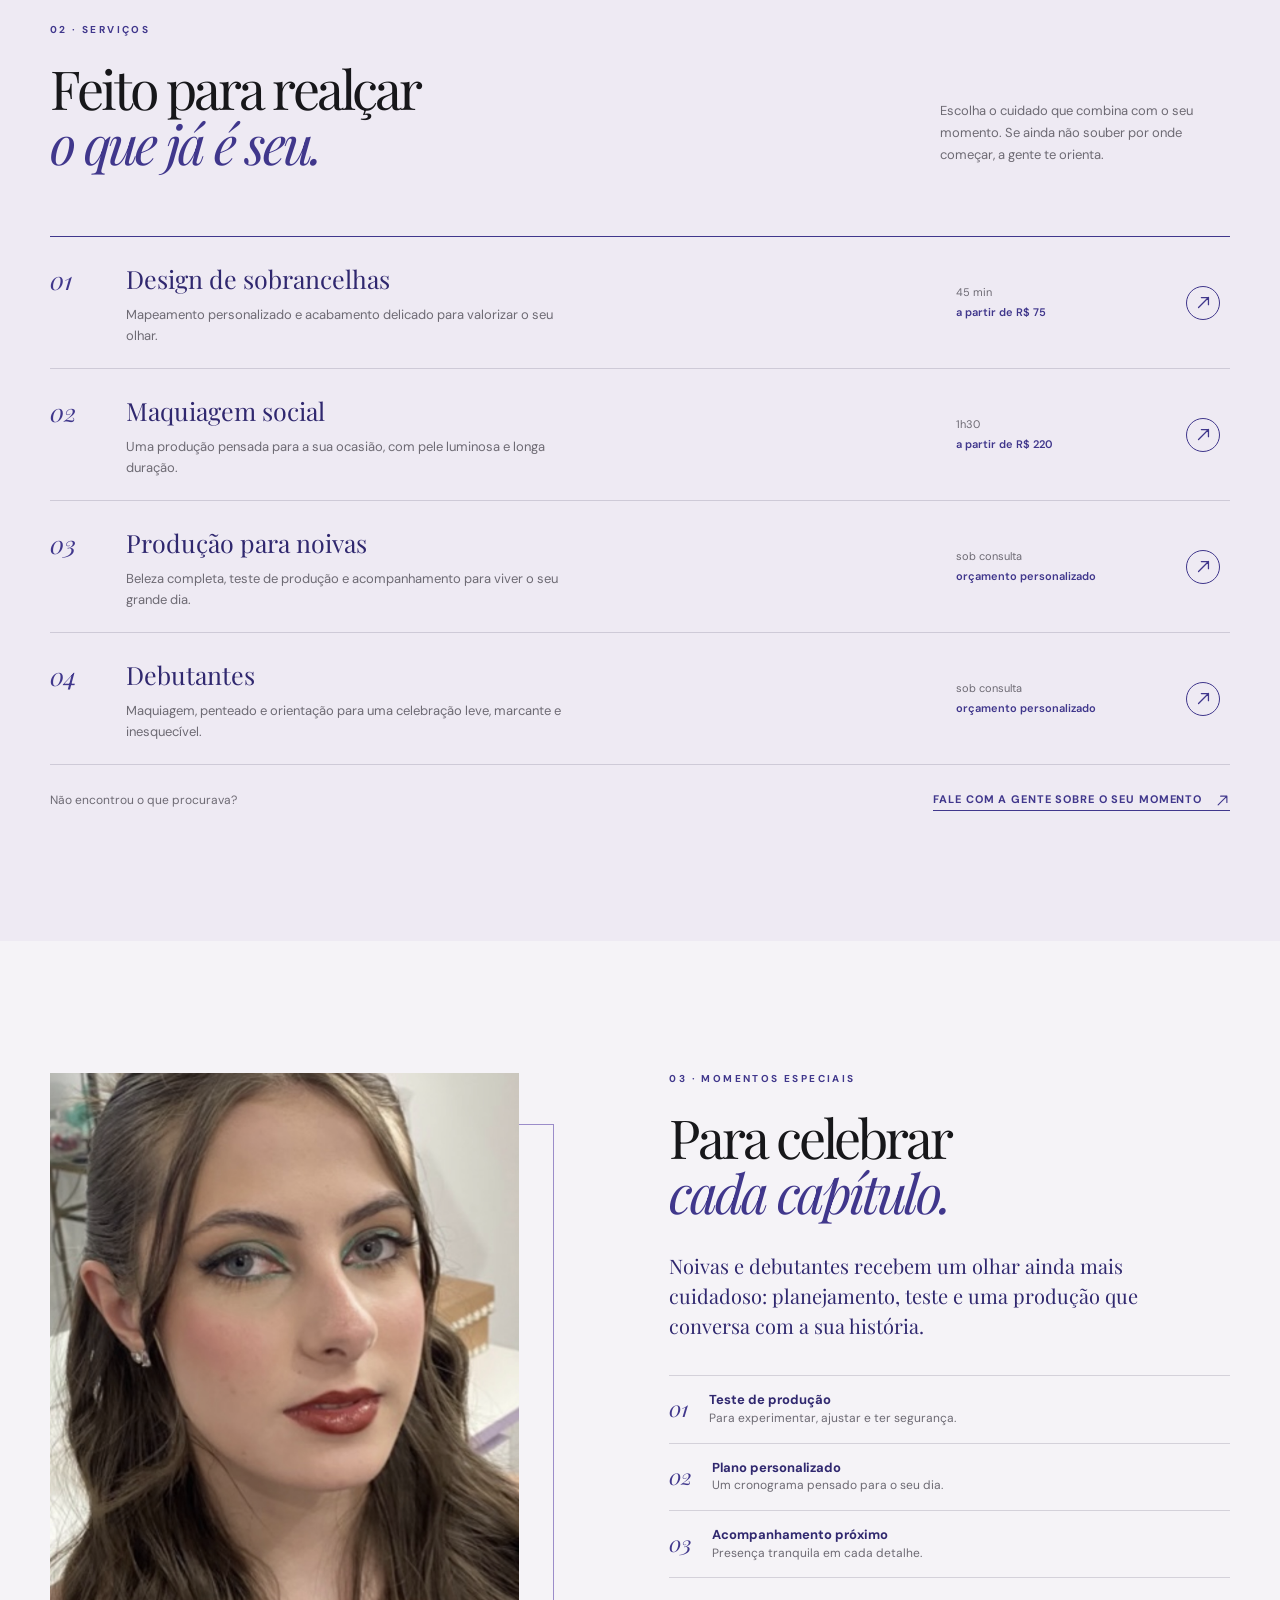
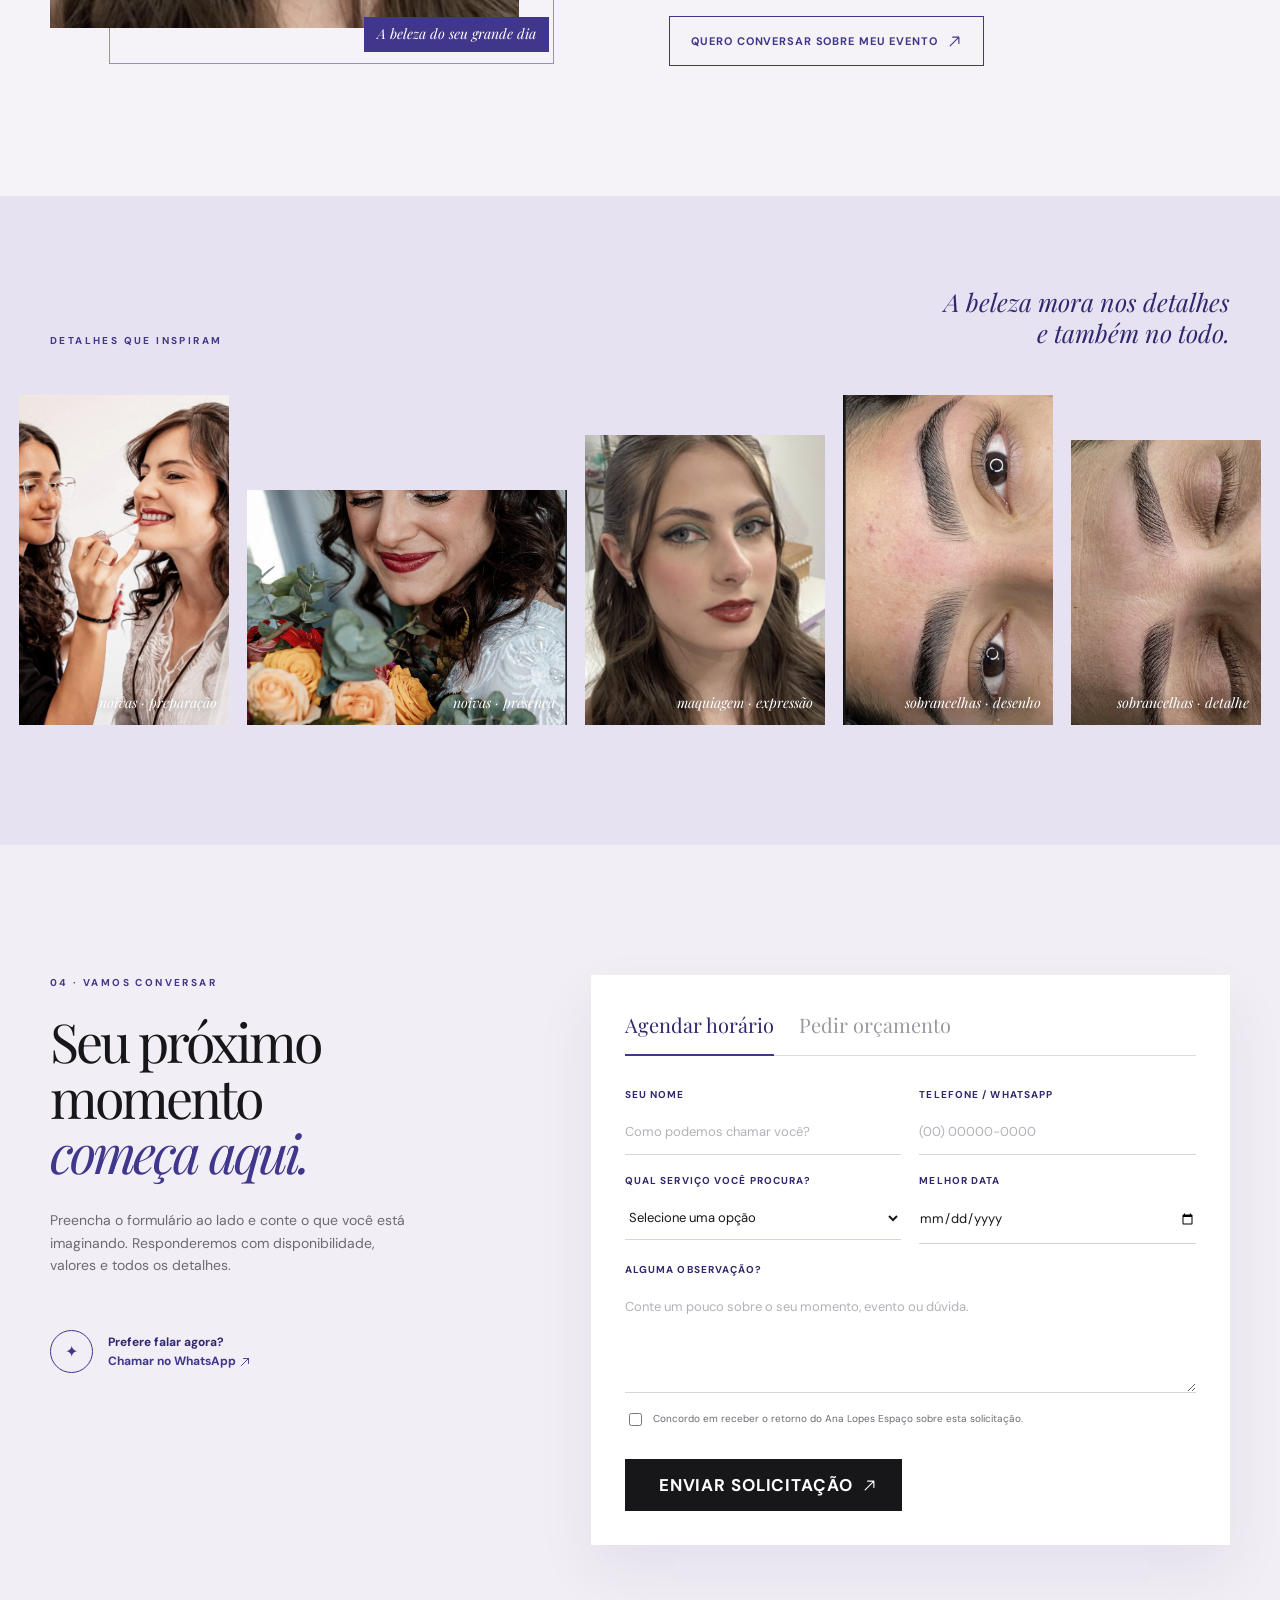
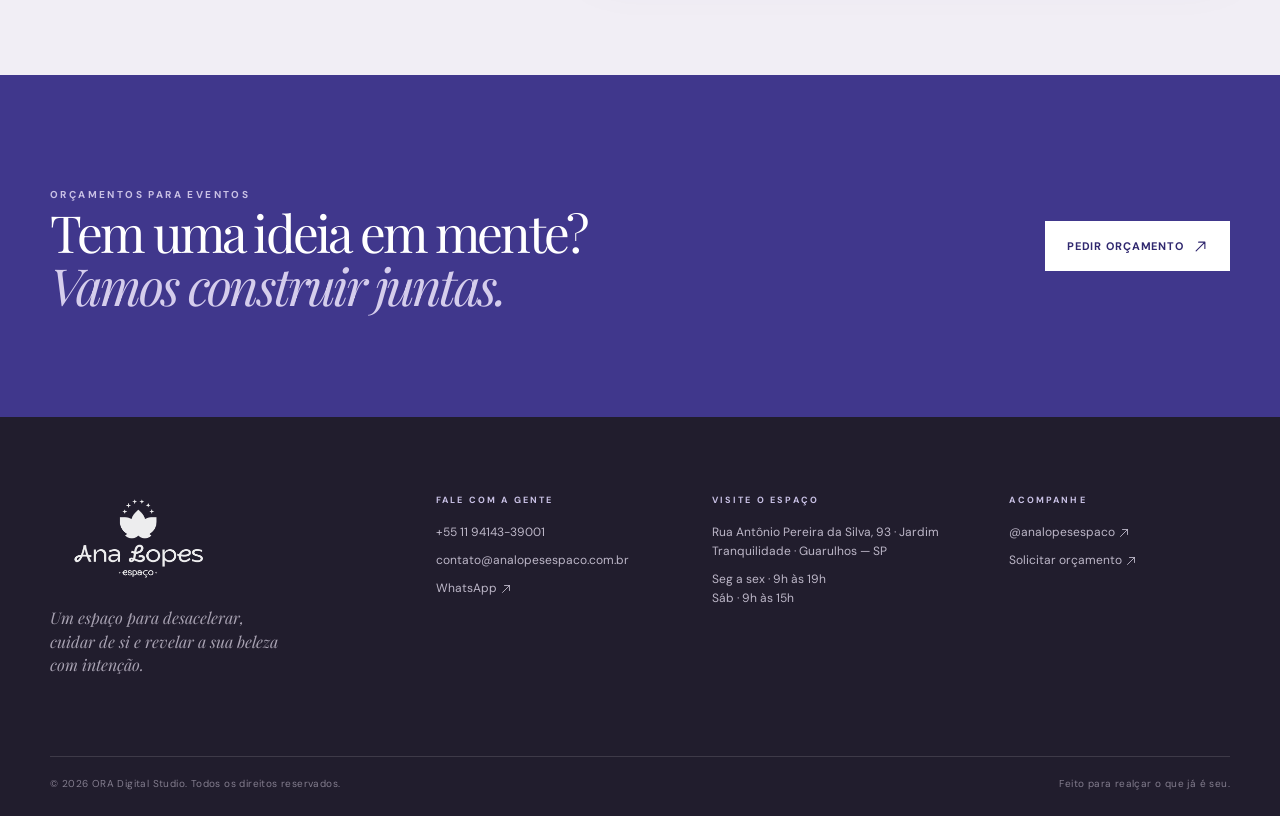
==== commit acd2983b: "Update index.html" ====
--- a/index.html
+++ b/index.html
@@ -139,7 +139,7 @@
     <section class="editorial-section section-space" id="noivas">
         <div class="container editorial-grid">
             <div class="editorial-image-wrap">
-                <img src="assets/img/6VryH4zN2lbM.jpg" alt="Produção de maquiagem para uma ocasião especial" class="editorial-image">
+                <img src="portfolio/maquiagem-editorial.png" alt="Produção de maquiagem para uma ocasião especial" class="editorial-image">
                 <div class="image-label">A beleza do seu grande dia</div>
             </div>
             <div class="editorial-copy">
--- a/assets/css/style.css
+++ b/assets/css/style.css
@@ -21,6 +21,9 @@
 a { color: inherit; text-decoration: none; }
 button, input, select, textarea { font: inherit; }
 button { cursor: pointer; }
+.icon { display: inline-block; width: 1em; height: 1em; flex: 0 0 auto; fill: none; stroke: currentColor; stroke-width: 1.8; stroke-linecap: round; stroke-linejoin: round; vertical-align: middle; }
+.button .icon, .nav-cta .icon, .text-link .icon, .line-link .icon { width: 15px; height: 15px; margin-left: 9px; }
+.service-arrow .icon { width: 17px; height: 17px; margin: 0; }
 .container { width: min(1180px, calc(100% - 72px)); margin: 0 auto; }
 .section-space { padding: 130px 0; }
 .topline { padding: 10px 24px; background: var(--violet); color: #eeeafd; text-align: center; font-size: 10px; letter-spacing: .2em; text-transform: uppercase; }
@@ -83,16 +86,121 @@
 
 .gallery-section { padding: 90px 0 120px; background: var(--lilac-bg); overflow: hidden; }.gallery-header { display: flex; justify-content: space-between; align-items: end; margin-bottom: 46px; }.gallery-header .eyebrow { margin: 0; }.gallery-note { margin: 0; color: var(--violet-deep); font-family: var(--serif); font-size: 25px; font-style: italic; line-height: 1.25; text-align: right; }.gallery-strip { display: flex; align-items: flex-end; justify-content: center; gap: 18px; width: min(1350px, calc(100% - 35px)); margin: 0 auto; }.gallery-card { position: relative; flex: 0 0 auto; overflow: hidden; }.gallery-card img { width: 100%; height: 100%; object-fit: cover; filter: saturate(.72); transition: transform .55s ease, filter .55s ease; }.gallery-card:hover img { transform: scale(1.05); filter: saturate(1); }.gallery-card span { position: absolute; right: 12px; bottom: 10px; color: white; font-family: var(--serif); font-size: 14px; font-style: italic; text-shadow: 0 1px 9px rgba(0,0,0,.3); }.gallery-card-tall { width: 210px; height: 330px; }.gallery-card-wide { width: 320px; height: 235px; }.gallery-card-medium { width: 240px; height: 290px; }.gallery-card-last { width: 190px; height: 285px; }
 
+.form-success { margin: 18px 0 0; padding: 12px 14px; border-left: 3px solid var(--violet); background: var(--lilac); color: var(--violet); font-size: 12px; }
 .form-feedback { display: flex; align-items: center; gap: 18px; padding: 22px 25px; margin-top: 70px; font-size: 13px; }.form-feedback strong { color: var(--violet-deep); }.form-feedback span { color: var(--muted); }.form-feedback a { margin-left: auto; color: var(--violet); font-size: 11px; font-weight: 700; text-transform: uppercase; }.feedback-success { border-left: 4px solid var(--violet); background: #e4def1; }.feedback-error { border-left: 4px solid #a05567; background: #f0e1e6; }
 .forms-section { background: #f1eef5; }.forms-grid { display: grid; grid-template-columns: .75fr 1.1fr; gap: 105px; align-items: start; }.form-intro p:not(.eyebrow) { max-width: 360px; margin: 29px 0; color: var(--muted); font-size: 14px; }.form-contact { display: flex; align-items: center; gap: 15px; margin-top: 54px; }.contact-dot { display: grid; place-items: center; width: 43px; height: 43px; border: 1px solid var(--violet); border-radius: 50%; }.contact-dot::before { content: '✦'; color: var(--violet); }.form-contact strong, .form-contact a { display: block; }.form-contact strong { color: var(--violet-deep); font-size: 12px; }.form-contact a { color: var(--violet); font-size: 12px; font-weight: 700; }.form-card { padding: 34px; background: white; box-shadow: 0 25px 55px rgba(48,40,111,.07); }.form-tabs { display: flex; gap: 25px; margin-bottom: 31px; border-bottom: 1px solid var(--line); }.form-tabs a { position: relative; padding: 0 0 14px; color: #9b98a2; font-family: var(--serif); font-size: 20px; }.form-tabs a.active { color: var(--violet-deep); }.form-tabs a.active::after { content: ''; position: absolute; bottom: -1px; left: 0; width: 100%; height: 2px; background: var(--violet); }.booking-form label { display: block; margin-bottom: 18px; color: var(--violet-deep); font-size: 10px; font-weight: 700; letter-spacing: .11em; text-transform: uppercase; }.form-row { display: grid; grid-template-columns: 1fr 1fr; gap: 18px; }.booking-form input:not([type="checkbox"]), .booking-form select, .booking-form textarea { display: block; width: 100%; margin-top: 7px; padding: 12px 0; border: 0; border-bottom: 1px solid #d8d4de; outline: none; background: transparent; color: var(--ink); font-size: 13px; font-weight: 400; letter-spacing: 0; text-transform: none; resize: vertical; }.booking-form input:focus, .booking-form select:focus, .booking-form textarea:focus { border-color: var(--violet); }.booking-form input::placeholder, .booking-form textarea::placeholder { color: #b4b0ba; }.booking-form select { cursor: pointer; }.consent { display: flex !important; align-items: start; gap: 8px; color: var(--muted) !important; font-size: 10px !important; font-weight: 400 !important; letter-spacing: 0 !important; text-transform: none !important; }.consent input { margin-top: 2px; accent-color: var(--violet); }.button-full { width: 100%; margin-top: 4px; }
+.booking-form button.button-full { display: inline-flex; align-self: flex-start; width: auto; min-width: 220px; height: 50px; min-height: 50px; max-height: 50px; flex: 0 0 auto; overflow: hidden; }
+
+.whatsapp-float { position: fixed; z-index: 999; right: 26px; bottom: max(24px, env(safe-area-inset-bottom)); display: inline-flex; align-items: center; gap: 9px; padding: 12px 16px; border: 1px solid rgba(255,255,255,.18); border-radius: 999px; background: #40378C; color: white; box-shadow: 0 12px 28px rgba(48,40,111,.23); font-size: 11px; font-weight: 700; letter-spacing: .08em; text-transform: uppercase; transition: transform .2s ease, background .2s ease, box-shadow .2s ease; }
+.whatsapp-float:hover { background: #30286F; box-shadow: 0 15px 32px rgba(48,40,111,.3); transform: translateY(-3px); }
+.whatsapp-float svg { width: 19px; height: 19px; fill: none; stroke: currentColor; stroke-width: 1.55; stroke-linecap: round; stroke-linejoin: round; }
+
 
 .quote-section { padding: 105px 0; background: var(--violet); color: white; }.quote-box { display: flex; justify-content: space-between; align-items: center; gap: 40px; }.quote-box .eyebrow { color: var(--lavender-light); }.quote-box h2 { font-size: clamp(35px, 4vw, 58px); }.quote-box h2 em { color: #d5cdec; }
 .site-footer { padding: 76px 0 24px; background: #211d2d; color: #d9d4e2; }.footer-grid { display: grid; grid-template-columns: 1.5fr 1fr 1.1fr 1fr; gap: 55px; padding-bottom: 65px; }.footer-logo { width: 174px; height: 98px; object-fit: contain; object-position: center; filter: brightness(0) invert(1); opacity: .92; }.footer-brand p { max-width: 235px; margin: 15px 0; color: #a8a2b2; font-family: var(--serif); font-size: 16px; font-style: italic; line-height: 1.45; }.footer-column .eyebrow { display: block; margin-bottom: 15px; color: var(--lavender-light); font-size: 9px; }.footer-column a, .footer-column p { display: block; margin: 0 0 9px; color: #bdb7c8; font-size: 12px; line-height: 1.6; }.footer-column a:hover { color: white; }.footer-column a span { color: var(--lavender-light); }.footer-bottom { display: flex; justify-content: space-between; padding-top: 19px; border-top: 1px solid rgba(255,255,255,.13); color: #837d8e; font-size: 10px; letter-spacing: .04em; }
 .reveal { animation: rise-in .8s both; }.reveal-delay { animation-delay: .12s; } @keyframes rise-in { from { opacity: 0; transform: translateY(24px); } to { opacity: 1; transform: translateY(0); } }
 
 @media (max-width: 900px) {
-    .container { width: min(100% - 44px, 680px); }.site-header { top: 42px; }.menu-toggle { display: block; position: relative; z-index: 12; }.main-nav { position: absolute; top: 60px; right: 0; display: none; flex-direction: column; align-items: stretch; gap: 0; width: min(280px, calc(100vw - 44px)); padding: 12px 20px 20px; background: rgba(247,245,249,.98); box-shadow: 0 20px 30px rgba(42,31,78,.1); }.main-nav.is-open { display: flex; }.main-nav a:not(.nav-cta) { padding: 12px 0; }.nav-cta { margin-top: 9px; text-align: center; }.hero-section { min-height: auto; padding: 155px 0 90px; }.hero-grid { grid-template-columns: 1fr; gap: 50px; }.hero-copy { padding-top: 0; }.hero-copy h1 { font-size: clamp(52px, 12vw, 82px); }.hero-visual { min-height: 520px; }.hero-frame { right: 7%; width: 77%; }.hero-stamp { right: 1%; }.hero-caption { right: 8%; }.scroll-cue { display: none; }.intro-grid { grid-template-columns: 42px 1fr; gap: 30px; }.intro-detail { grid-column: 2; display: flex; gap: 18px; padding-top: 20px; }.detail-card { width: calc(50% - 9px); }.detail-card-offset { position: static; }.section-heading { display: block; margin-bottom: 42px; }.heading-description { margin-top: 25px; }.service-row { grid-template-columns: 52px 1fr 38px; padding: 16px 0; }.service-meta { display: none; }.editorial-grid { grid-template-columns: 1fr; gap: 70px; }.editorial-image-wrap { max-width: 550px; }.forms-grid { grid-template-columns: 1fr; gap: 50px; }.form-intro p:not(.eyebrow) { max-width: 500px; }.form-contact { margin-top: 25px; }.footer-grid { grid-template-columns: 1fr 1fr; gap: 40px 25px; }.footer-brand { grid-column: 1 / -1; }.gallery-strip { justify-content: flex-start; overflow: visible; transform: translateX(-8%); }.gallery-card-tall { width: 165px; height: 260px; }.gallery-card-wide { width: 245px; height: 185px; }.gallery-card-medium { width: 180px; height: 225px; }.gallery-card-last { width: 145px; height: 220px; }
+    .container { width: min(100% - 44px, 680px); }.site-header { top: 42px; }.menu-toggle { display: block; position: relative; z-index: 12; }.main-nav { position: absolute; top: 60px; right: 0; display: none; flex-direction: column; align-items: stretch; gap: 0; width: min(280px, calc(100vw - 44px)); padding: 12px 20px 20px; background: rgba(247,245,249,.98); box-shadow: 0 20px 30px rgba(42,31,78,.1); }.main-nav.is-open { display: flex; }.main-nav a:not(.nav-cta) { padding: 12px 0; }.nav-cta { margin-top: 9px; text-align: center; }.hero-section { min-height: auto; padding: 155px 0 90px; }.hero-grid { grid-template-columns: 1fr; gap: 50px; }.hero-copy { padding-top: 0; }.hero-copy h1 { font-size: clamp(52px, 12vw, 82px); }.hero-visual { min-height: 520px; }.hero-frame { right: 7%; width: 77%; }.hero-stamp { right: 1%; }.hero-caption { right: 8%; }.scroll-cue { display: none; }.intro-grid { grid-template-columns: 42px 1fr; gap: 30px; }.intro-detail { grid-column: 2; display: flex; gap: 18px; padding-top: 20px; }.detail-card { width: calc(50% - 9px); }.detail-card-offset { position: static; }.section-heading { display: block; margin-bottom: 42px; }.heading-description { margin-top: 25px; }.service-row { grid-template-columns: 52px 1fr 38px; padding: 16px 0; }.service-meta { display: none; }.editorial-grid { grid-template-columns: 1fr; gap: 70px; }.editorial-image-wrap { max-width: 550px; }.forms-grid { grid-template-columns: 1fr; gap: 50px; }.form-intro p:not(.eyebrow) { max-width: 500px; }.form-contact { margin-top: 25px; }.footer-grid { grid-template-columns: 1fr 1fr; gap: 40px 25px; }.footer-brand { grid-column: 1 / -1; }.gallery-strip { display: grid; grid-template-columns: repeat(2, minmax(0, 1fr)); width: 100%; justify-content: initial; gap: 16px; transform: none; }.gallery-card, .gallery-card-tall, .gallery-card-wide, .gallery-card-medium, .gallery-card-last { width: auto; height: 250px; }.gallery-card-wide { height: 190px; }
 }
 @media (max-width: 560px) {
-    .container { width: calc(100% - 36px); }.topline { font-size: 8px; letter-spacing: .12em; }.site-header { top: 37px; }.brand-logo { width: 132px; height: 76px; }.hero-section { padding-top: 140px; }.hero-copy h1 { font-size: 53px; }.hero-text { font-size: 15px; }.hero-actions { align-items: flex-start; flex-direction: column; gap: 18px; }.hero-note { margin-top: 45px; }.hero-visual { min-height: 395px; }.hero-frame { height: 420px; width: 80%; }.hero-stamp { bottom: 40px; width: 92px; height: 92px; }.hero-stamp span { font-size: 20px; }.hero-stamp small { font-size: 7px; }.hero-caption { bottom: 0; font-size: 8px; }.section-space { padding: 88px 0; }.intro-grid { grid-template-columns: 1fr; gap: 25px; }.section-kicker { writing-mode: horizontal-tb; transform: none; }.kicker-line { width: 45px; height: 1px; }.intro-detail { grid-column: auto; padding-top: 10px; }.detail-card { min-height: 175px; padding: 15px; }.detail-card strong { font-size: 11px; }.detail-card p { font-size: 11px; }.service-row { grid-template-columns: 37px 1fr 30px; }.service-main h3 { font-size: 21px; }.service-main p { padding-right: 12px; font-size: 12px; }.service-number { font-size: 20px; }.services-bottom { display: block; }.services-bottom .line-link { display: inline-block; margin-top: 12px; }.editorial-image { height: 400px; }.editorial-copy .lead, .intro-content .lead { font-size: 18px; }.gallery-section { padding: 70px 0 80px; }.gallery-header { display: block; }.gallery-note { margin-top: 25px; text-align: left; }.gallery-strip { width: 900px; transform: translateX(-10%); }.gallery-card-tall { width: 130px; height: 200px; }.gallery-card-wide { width: 190px; height: 145px; }.gallery-card-medium { width: 145px; height: 180px; }.gallery-card-last { width: 115px; height: 170px; }.form-feedback { align-items: flex-start; flex-direction: column; gap: 8px; margin-top: 45px; }.form-feedback a { margin-left: 0; }.form-card { padding: 23px 18px; }.form-tabs { gap: 17px; }.form-tabs a { font-size: 17px; }.form-row { grid-template-columns: 1fr; gap: 0; }.quote-section { padding: 78px 0; }.quote-box { align-items: flex-start; flex-direction: column; }.footer-grid { grid-template-columns: 1fr; gap: 29px; }.footer-brand { grid-column: auto; }.footer-bottom { align-items: flex-start; flex-direction: column; gap: 8px; }.footer-column a, .footer-column p { font-size: 11px; }
-}
+    .container { width: calc(100% - 36px); }.topline { font-size: 8px; letter-spacing: .12em; }.site-header { top: 37px; }.brand-logo { width: 132px; height: 76px; }.hero-section { padding-top: 140px; }.hero-copy h1 { font-size: 53px; }.hero-text { font-size: 15px; }.hero-actions { align-items: flex-start; flex-direction: column; gap: 18px; }.hero-note { margin-top: 45px; }.hero-visual { min-height: 395px; }.hero-frame { height: 420px; width: 80%; }.hero-stamp { bottom: 40px; width: 92px; height: 92px; }.hero-stamp span { font-size: 20px; }.hero-stamp small { font-size: 7px; }.hero-caption { bottom: 0; font-size: 8px; }.section-space { padding: 88px 0; }.intro-grid { grid-template-columns: 1fr; gap: 25px; }.section-kicker { writing-mode: horizontal-tb; transform: none; }.kicker-line { width: 45px; height: 1px; }.intro-detail { grid-column: auto; padding-top: 10px; }.detail-card { min-height: 175px; padding: 15px; }.detail-card strong { font-size: 11px; }.detail-card p { font-size: 11px; }.service-row { grid-template-columns: 37px 1fr 30px; }.service-main h3 { font-size: 21px; }.service-main p { padding-right: 12px; font-size: 12px; }.service-number { font-size: 20px; }.services-bottom { display: block; }.services-bottom .line-link { display: inline-block; margin-top: 12px; }.editorial-image { height: 400px; }.editorial-copy .lead, .intro-content .lead { font-size: 18px; }.gallery-section { padding: 70px 0 80px; }.gallery-header { display: block; }.gallery-note { margin-top: 25px; text-align: left; }.gallery-strip { display: grid; grid-template-columns: repeat(2, minmax(0, 1fr)); width: 100%; gap: 12px; transform: none; }.gallery-card, .gallery-card-tall, .gallery-card-wide, .gallery-card-medium, .gallery-card-last { width: auto; height: 210px; }.gallery-card-wide { height: 160px; }.form-feedback { align-items: flex-start; flex-direction: column; gap: 8px; margin-top: 45px; }.form-feedback a { margin-left: 0; }.form-card { padding: 23px 18px; }.form-tabs { gap: 17px; }.form-tabs a { font-size: 17px; }.form-row { grid-template-columns: 1fr; gap: 0; }.quote-section { padding: 78px 0; }.quote-box { align-items: flex-start; flex-direction: column; }.footer-grid { grid-template-columns: 1fr; gap: 29px; }.footer-brand { grid-column: auto; }.footer-bottom { align-items: flex-start; flex-direction: column; gap: 8px; }.footer-column a, .footer-column p { font-size: 11px; }.booking-form button.button-full { width: 100%; min-width: 0; height: 50px; min-height: 50px; max-height: 50px; }.whatsapp-float { right: 16px; bottom: max(16px, env(safe-area-inset-bottom)); padding: 12px; }.whatsapp-float span { display: none; }
+}
+
+/* Padrão de botões — substitui conflitos anteriores de largura e altura */
+button.button,
+a.button,
+a.nav-cta,
+button.nav-cta {
+    appearance: none;
+    -webkit-appearance: none;
+    box-sizing: border-box;
+    display: inline-flex;
+    align-items: center;
+    justify-content: center;
+    width: auto;
+    min-width: 0;
+    height: 50px;
+    min-height: 50px;
+    max-height: 50px;
+    margin: 0;
+    padding: 0 21px;
+    border-radius: 0;
+    line-height: 1;
+    white-space: nowrap;
+    vertical-align: middle;
+}
+
+.button .icon,
+.button svg,
+.nav-cta .icon,
+.nav-cta svg {
+    flex: 0 0 auto;
+    width: 15px;
+    height: 15px;
+    margin-left: 9px;
+}
+
+.nav-cta,
+a.nav-cta,
+button.nav-cta {
+    height: 46px;
+    min-height: 46px;
+    max-height: 46px;
+    padding: 0 18px;
+}
+
+.booking-form button.button-full {
+    display: inline-flex;
+    align-self: flex-start;
+    width: auto;
+    min-width: 220px;
+    height: 52px;
+    min-height: 52px;
+    max-height: 52px;
+    margin: 12px 0 0;
+    padding: 0 24px;
+    flex: 0 0 auto;
+    overflow: hidden;
+}
+
+.service-arrow {
+    display: inline-grid;
+    place-items: center;
+    width: 34px;
+    height: 34px;
+    min-width: 34px;
+    min-height: 34px;
+    padding: 0;
+}
+
+.whatsapp-float {
+    width: auto;
+    min-width: 0;
+    height: 46px;
+    min-height: 46px;
+    max-height: 46px;
+    padding: 0 16px;
+    border-radius: 999px;
+}
+
+@media (max-width: 560px) {
+    .booking-form button.button-full {
+        width: 100%;
+        min-width: 0;
+        height: 50px;
+        min-height: 50px;
+        max-height: 50px;
+        padding: 0 18px;
+    }
+
+    .whatsapp-float {
+        width: 46px;
+        min-width: 46px;
+        height: 46px;
+        min-height: 46px;
+        max-height: 46px;
+        padding: 0;
+        justify-content: center;
+    }
+}
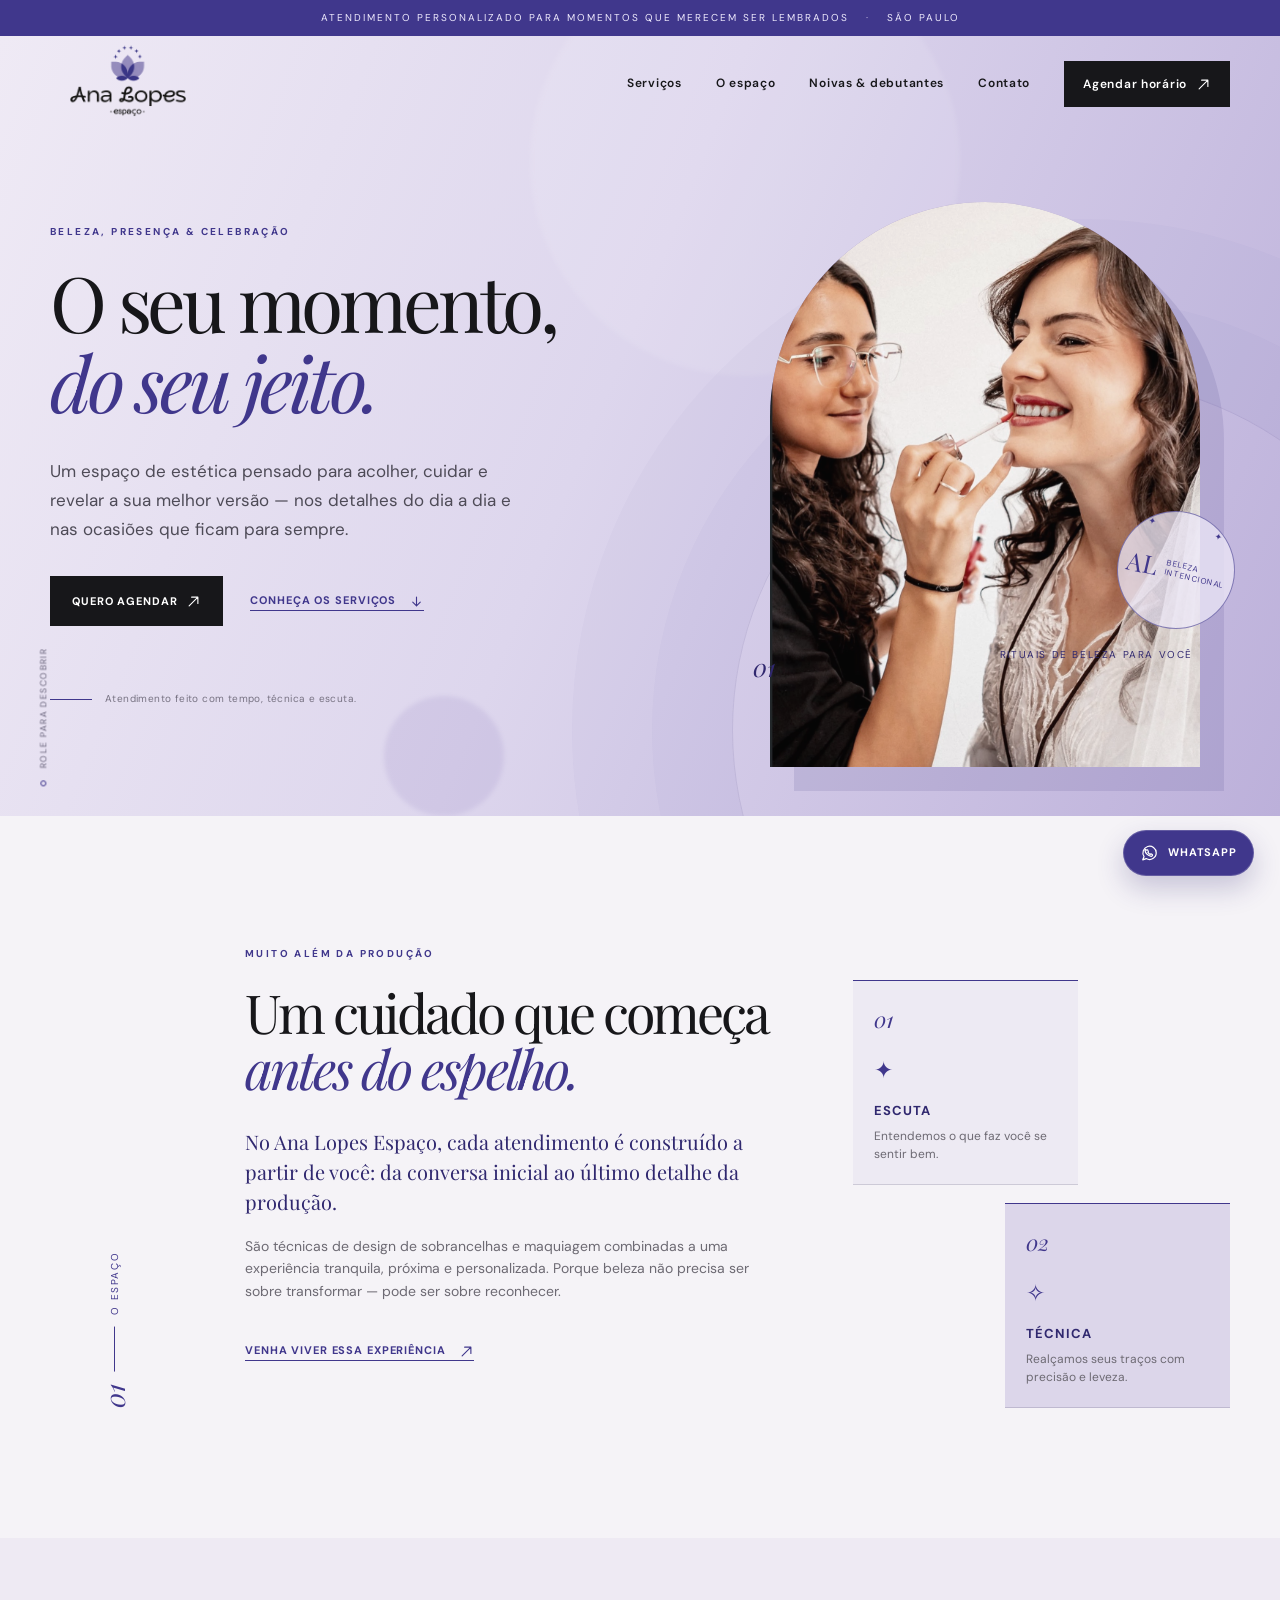
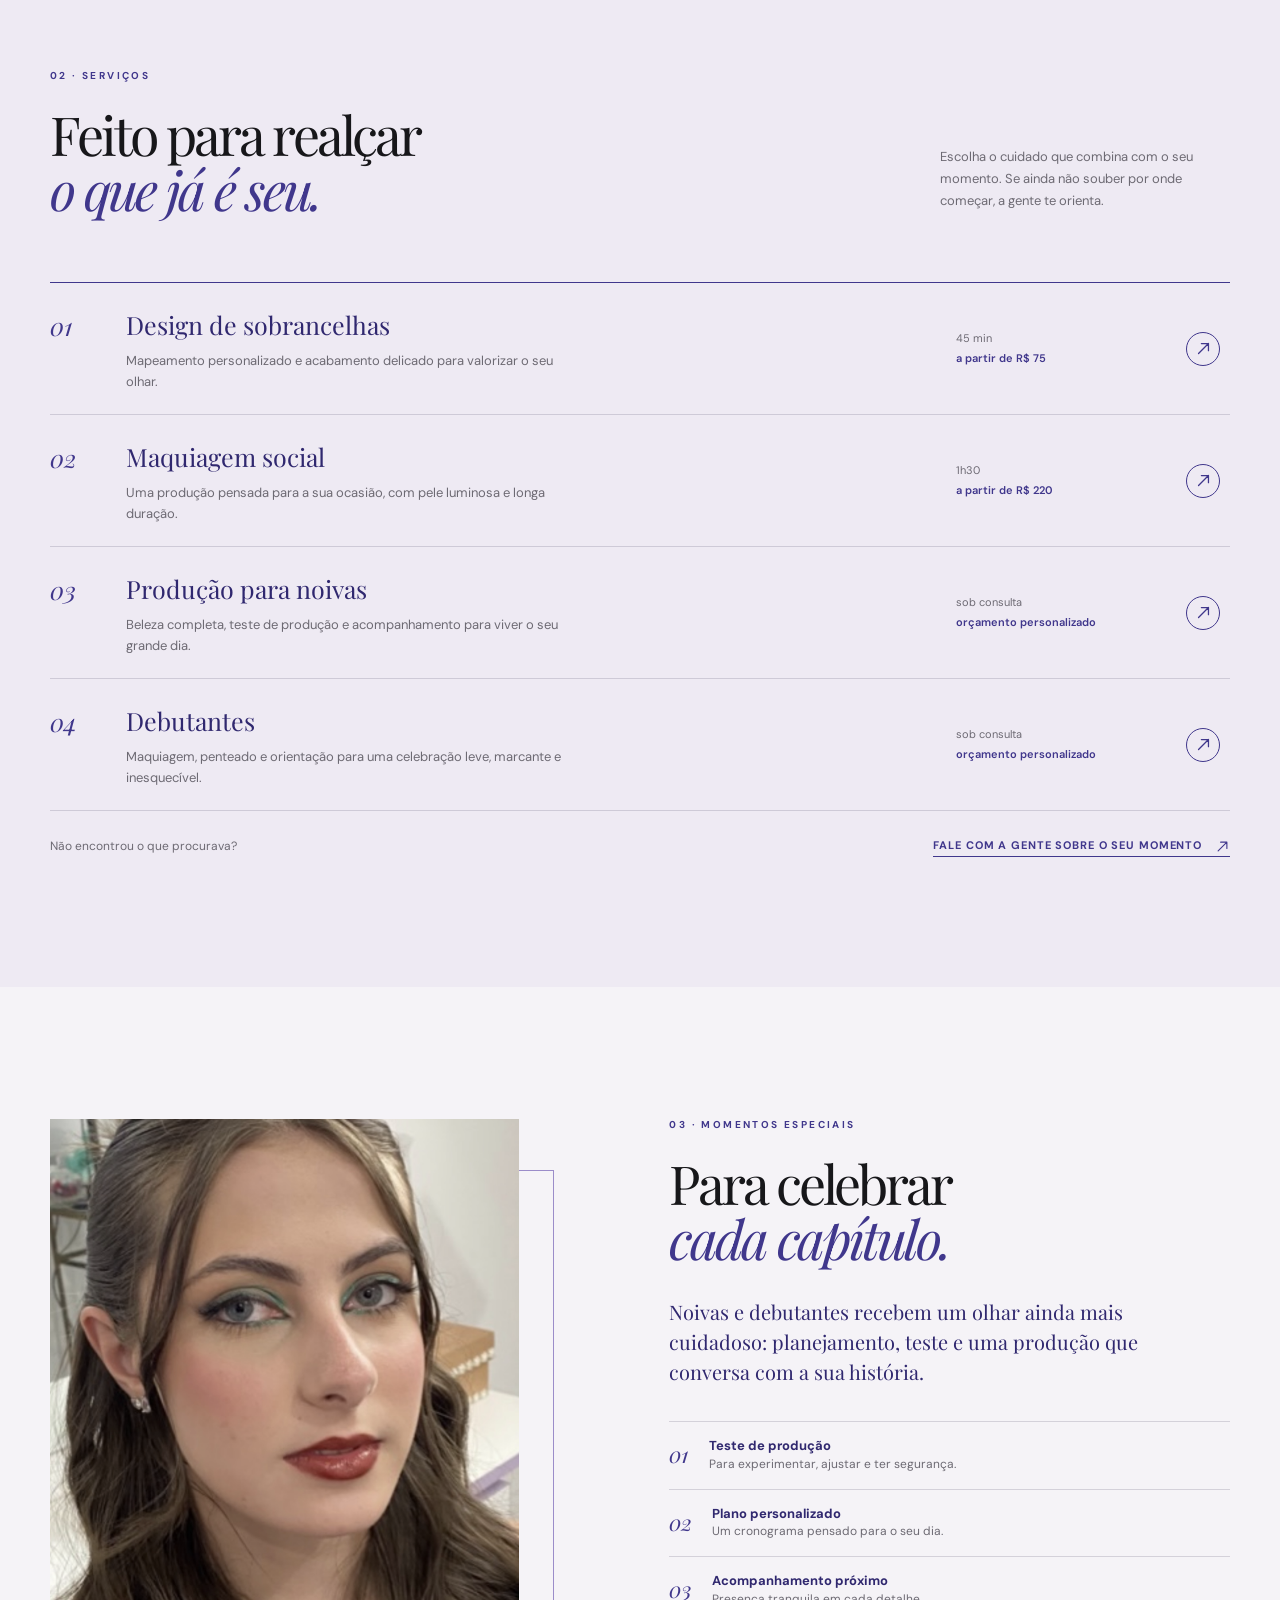
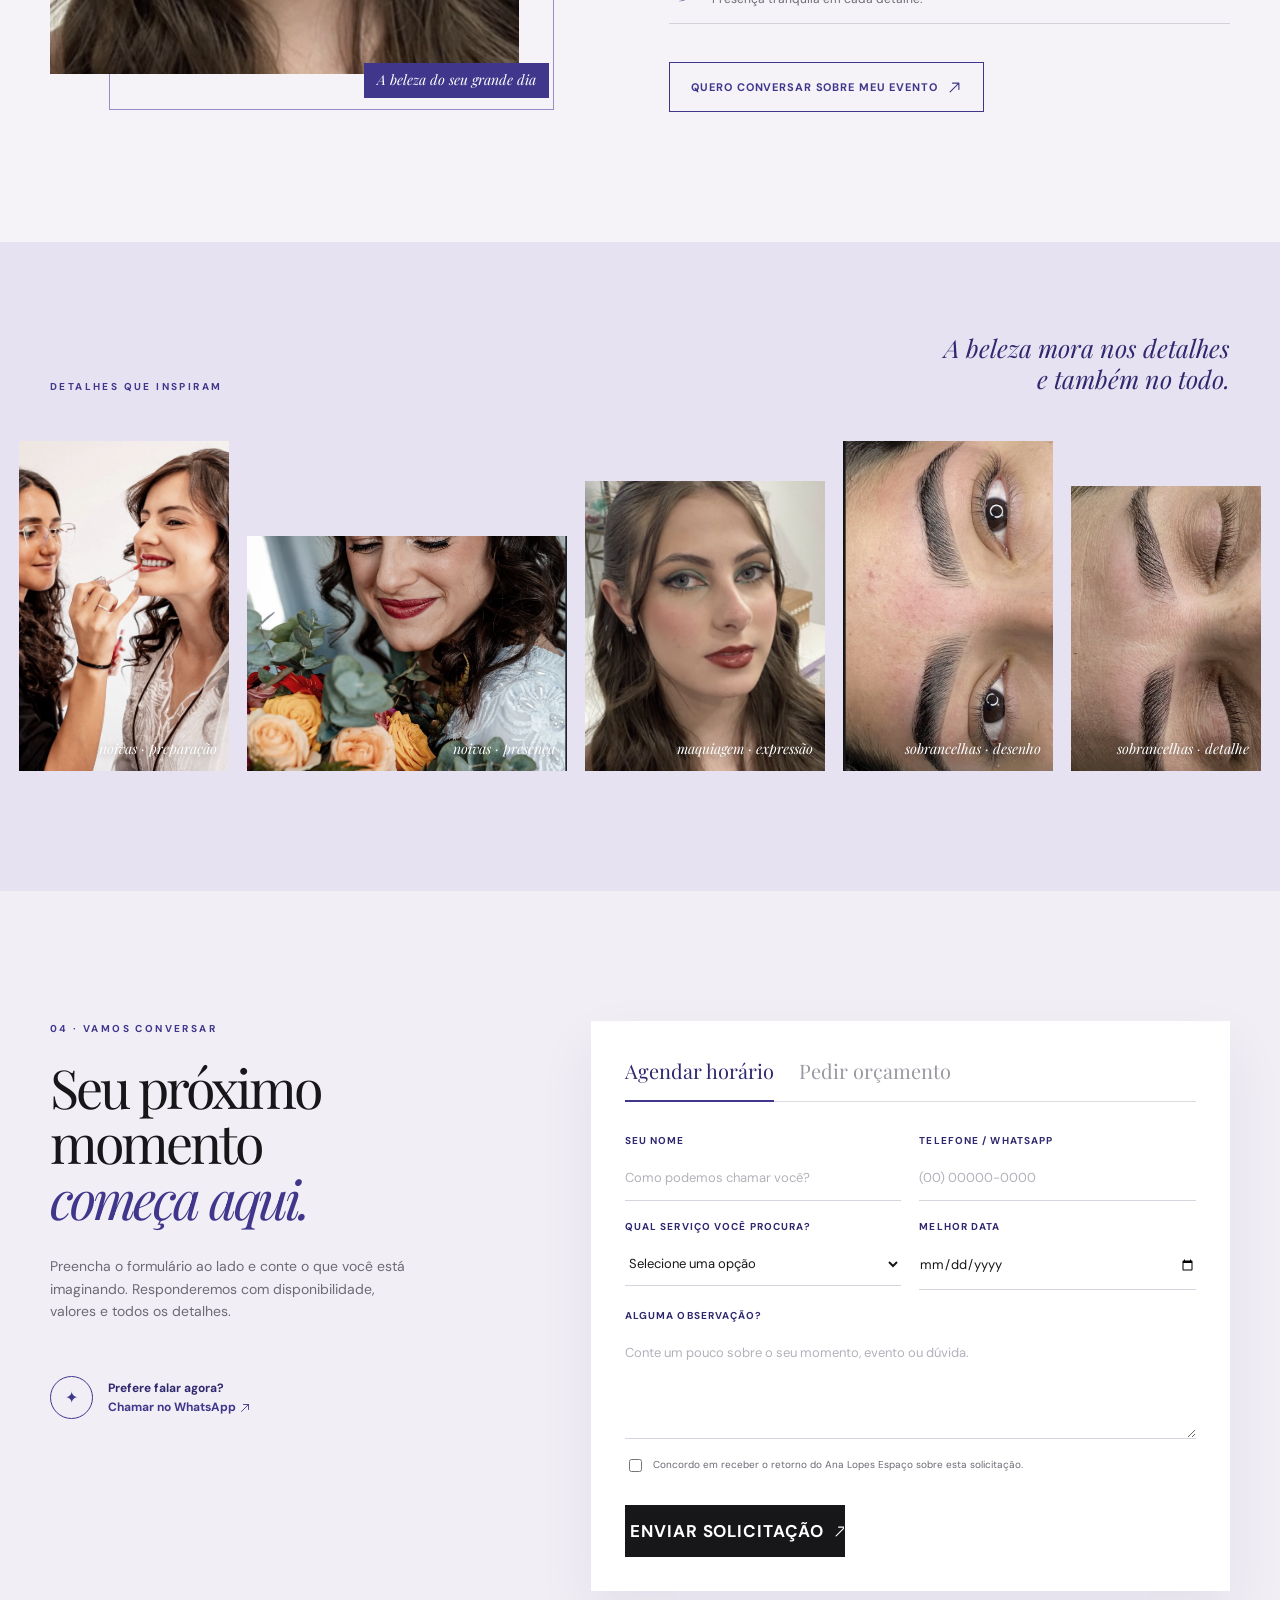
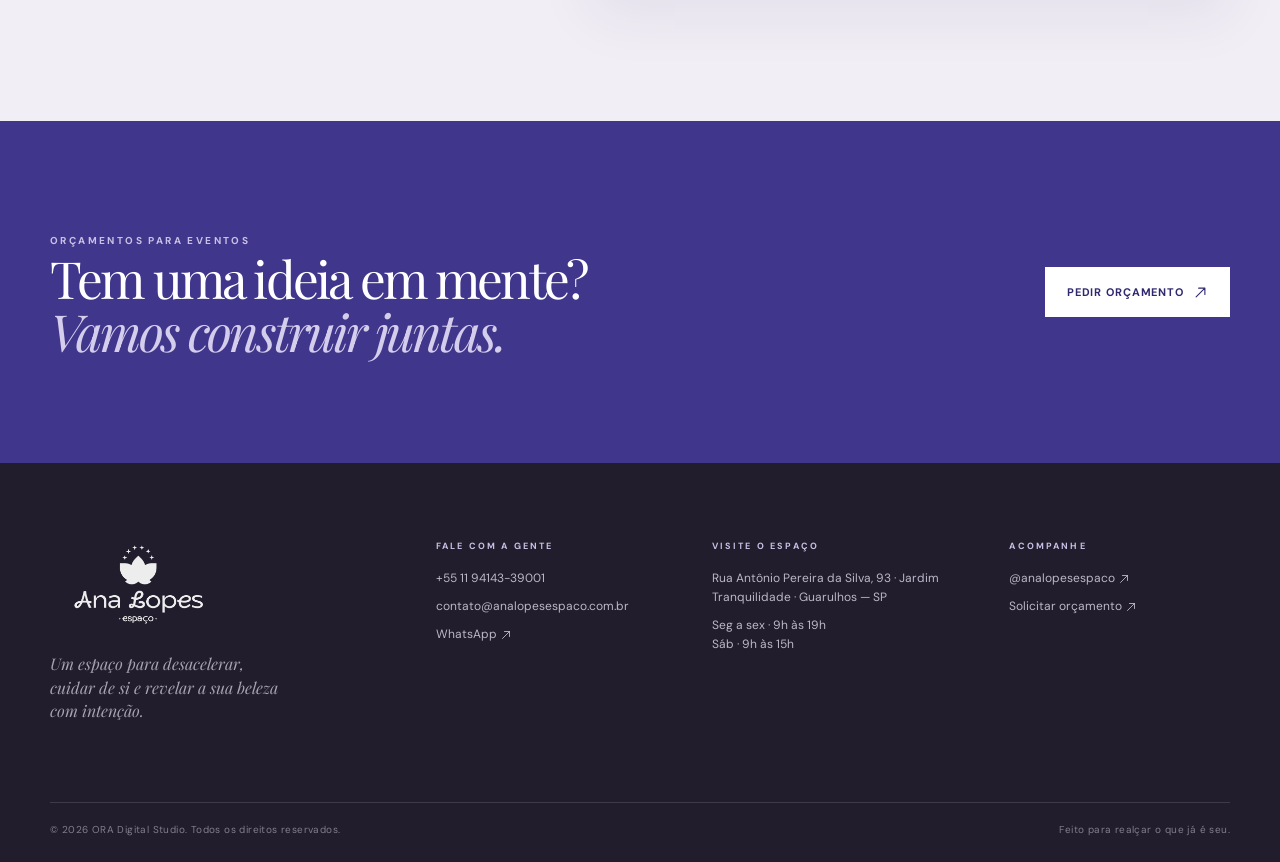
==== commit e74c4b35: "Update index.html" ====
--- a/index.html
+++ b/index.html
@@ -174,7 +174,7 @@
                 <p class="eyebrow">04 · Vamos conversar</p>
                 <h2>Seu próximo momento<br><em>começa aqui.</em></h2>
                 <p>Preencha o formulário ao lado e conte o que você está imaginando. Responderemos com disponibilidade, valores e todos os detalhes.</p>
-                <div class="form-contact"><span class="contact-dot"></span><div><strong>Prefere falar agora?</strong><a href="https://wa.me/5511999999999?text=Ol%C3%A1%21%20Vim%20pelo%20site%20e%20gostaria%20de%20saber%20mais%20sobre%20os%20atendimentos." target="_blank" rel="noopener">Chamar no WhatsApp <svg class="icon icon-arrow" viewBox="0 0 24 24" aria-hidden="true" focusable="false"><path d="M5 19 19 5m0 0H9m10 0v10" /></svg></a></div></div>
+                <div class="form-contact"><span class="contact-dot"></span><div><strong>Prefere falar agora?</strong><a href="https://wa.me/55119414339001?text=Ol%C3%A1%21%20Vim%20pelo%20site%20e%20gostaria%20de%20saber%20mais%20sobre%20os%20atendimentos." target="_blank" rel="noopener">Chamar no WhatsApp <svg class="icon icon-arrow" viewBox="0 0 24 24" aria-hidden="true" focusable="false"><path d="M5 19 19 5m0 0H9m10 0v10" /></svg></a></div></div>
             </div>
             <div class="form-card" id="orcamento">
                 <div class="form-tabs"><a href="#agendamento" class="active" data-form-mode="agendamento">Agendar horário</a><a href="#orcamento" data-form-mode="orcamento">Pedir orçamento</a></div>
@@ -198,7 +198,7 @@
     </section>
 </main>
 
-<a class="whatsapp-float" href="https://wa.me/5511999999999?text=Ol%C3%A1%21%20Vim%20pelo%20site%20do%20Ana%20Lopes%20Espa%C3%A7o%20e%20gostaria%20de%20saber%20mais%20sobre%20os%20atendimentos." target="_blank" rel="noopener" aria-label="Falar com o Ana Lopes Espaço pelo WhatsApp"><svg viewBox="0 0 24 24" aria-hidden="true"><path d="M20.5 11.1a8.4 8.4 0 0 1-12.6 7.3L3.5 20l1.6-4.2A8.4 8.4 0 1 1 20.5 11.1Z"/><path d="M8.2 7.8c.2-.4.4-.4.7-.4h.5c.2 0 .4.1.5.4l.7 1.6c.1.2.1.4-.1.6l-.5.6c.7 1.2 1.6 2 2.8 2.6l.5-.6c.2-.2.4-.2.6-.1l1.6.8c.2.1.3.3.3.5 0 .3-.1.9-.4 1.2-.3.3-.8.5-1.3.5-2.1-.2-4-1.2-5.4-2.7-1.3-1.4-2.2-3.1-2.4-4.7-.1-.5.1-1 .4-1.3Z"/></svg><span>WhatsApp</span></a>
+<a class="whatsapp-float" href="https://wa.me/55119414339001?text=Ol%C3%A1%21%20Vim%20pelo%20site%20do%20Ana%20Lopes%20Espa%C3%A7o%20e%20gostaria%20de%20saber%20mais%20sobre%20os%20atendimentos." target="_blank" rel="noopener" aria-label="Falar com o Ana Lopes Espaço pelo WhatsApp"><svg viewBox="0 0 24 24" aria-hidden="true"><path d="M20.5 11.1a8.4 8.4 0 0 1-12.6 7.3L3.5 20l1.6-4.2A8.4 8.4 0 1 1 20.5 11.1Z"/><path d="M8.2 7.8c.2-.4.4-.4.7-.4h.5c.2 0 .4.1.5.4l.7 1.6c.1.2.1.4-.1.6l-.5.6c.7 1.2 1.6 2 2.8 2.6l.5-.6c.2-.2.4-.2.6-.1l1.6.8c.2.1.3.3.3.5 0 .3-.1.9-.4 1.2-.3.3-.8.5-1.3.5-2.1-.2-4-1.2-5.4-2.7-1.3-1.4-2.2-3.1-2.4-4.7-.1-.5.1-1 .4-1.3Z"/></svg><span>WhatsApp</span></a>
 
     <footer class="site-footer" id="contato">
         <div class="container footer-grid">
--- a/assets/css/style.css
+++ b/assets/css/style.css
@@ -204,3 +204,183 @@
         justify-content: center;
     }
 }
+
+/* Correção do bloco de detalhes: cartões empilhados sem sobreposição */
+.intro-detail {
+    display: flex;
+    flex-direction: column;
+    gap: 18px;
+    min-width: 0;
+    padding-top: 34px;
+}
+
+.detail-card {
+    width: min(225px, 100%);
+}
+
+.detail-card-offset {
+    position: relative;
+    top: auto;
+    right: auto;
+    align-self: flex-end;
+    margin-top: 0;
+}
+
+@media (max-width: 1100px) and (min-width: 901px) {
+    .intro-grid {
+        grid-template-columns: 82px minmax(0, 1fr) minmax(235px, 280px);
+        gap: 36px;
+    }
+
+    .detail-card {
+        width: 100%;
+    }
+}
+
+@media (max-width: 900px) {
+    .intro-detail {
+        flex-direction: row;
+        gap: 18px;
+        padding-top: 20px;
+    }
+
+    .detail-card {
+        width: calc(50% - 9px);
+    }
+
+    .detail-card-offset {
+        position: static;
+        align-self: auto;
+    }
+}
+
+@media (max-width: 560px) {
+    .intro-detail {
+        flex-direction: column;
+        gap: 14px;
+        padding-top: 10px;
+    }
+
+    .detail-card {
+        width: 100%;
+        min-height: 160px;
+    }
+}
+
+/* Correção final de alta prioridade — impede regras externas de esticar componentes */
+.site-header .nav-cta,
+.site-header a.nav-cta,
+.site-header button.nav-cta {
+    display: inline-flex !important;
+    align-items: center !important;
+    justify-content: center !important;
+    width: auto !important;
+    height: 46px !important;
+    min-width: 0 !important;
+    min-height: 46px !important;
+    max-height: 46px !important;
+    margin: 0 !important;
+    padding: 0 18px !important;
+    flex: 0 0 auto !important;
+    line-height: 1 !important;
+}
+
+.forms-section .booking-form button.button-full,
+.forms-section .booking-form button[type="submit"] {
+    display: inline-flex !important;
+    align-items: center !important;
+    justify-content: center !important;
+    align-self: flex-start !important;
+    width: 220px !important;
+    height: 52px !important;
+    min-width: 220px !important;
+    min-height: 52px !important;
+    max-width: 100% !important;
+    max-height: 52px !important;
+    margin: 12px 0 0 !important;
+    padding: 0 24px !important;
+    flex: 0 0 auto !important;
+    overflow: hidden !important;
+    line-height: 1 !important;
+}
+
+.intro-section .intro-detail {
+    position: relative !important;
+    display: flex !important;
+    flex-direction: column !important;
+    align-items: stretch !important;
+    justify-content: flex-start !important;
+    gap: 18px !important;
+    height: auto !important;
+    min-height: 0 !important;
+    padding-top: 34px !important;
+}
+
+.intro-section .intro-detail .detail-card {
+    position: relative !important;
+    top: auto !important;
+    right: auto !important;
+    width: min(225px, 100%) !important;
+    height: auto !important;
+    min-height: 198px !important;
+    margin: 0 !important;
+}
+
+.intro-section .intro-detail .detail-card-offset {
+    position: relative !important;
+    top: auto !important;
+    right: auto !important;
+    align-self: flex-end !important;
+    margin: 0 !important;
+}
+
+@media (max-width: 900px) {
+    .forms-section .booking-form button.button-full,
+    .forms-section .booking-form button[type="submit"] {
+        width: 100% !important;
+        min-width: 0 !important;
+        height: 50px !important;
+        min-height: 50px !important;
+        max-height: 50px !important;
+    }
+
+    .intro-section .intro-detail {
+        flex-direction: row !important;
+        align-items: stretch !important;
+        gap: 18px !important;
+        padding-top: 20px !important;
+    }
+
+    .intro-section .intro-detail .detail-card {
+        width: calc(50% - 9px) !important;
+        min-height: 175px !important;
+    }
+
+    .intro-section .intro-detail .detail-card-offset {
+        align-self: auto !important;
+    }
+}
+
+@media (max-width: 560px) {
+    .site-header .nav-cta,
+    .site-header a.nav-cta,
+    .site-header button.nav-cta {
+        width: 100% !important;
+        height: 46px !important;
+        min-height: 46px !important;
+        max-height: 46px !important;
+    }
+
+    .intro-section .intro-detail {
+        flex-direction: column !important;
+        gap: 14px !important;
+        padding-top: 10px !important;
+    }
+
+    .intro-section .intro-detail .detail-card,
+    .intro-section .intro-detail .detail-card-offset {
+        width: 100% !important;
+        min-height: 160px !important;
+        align-self: stretch !important;
+    }
+}
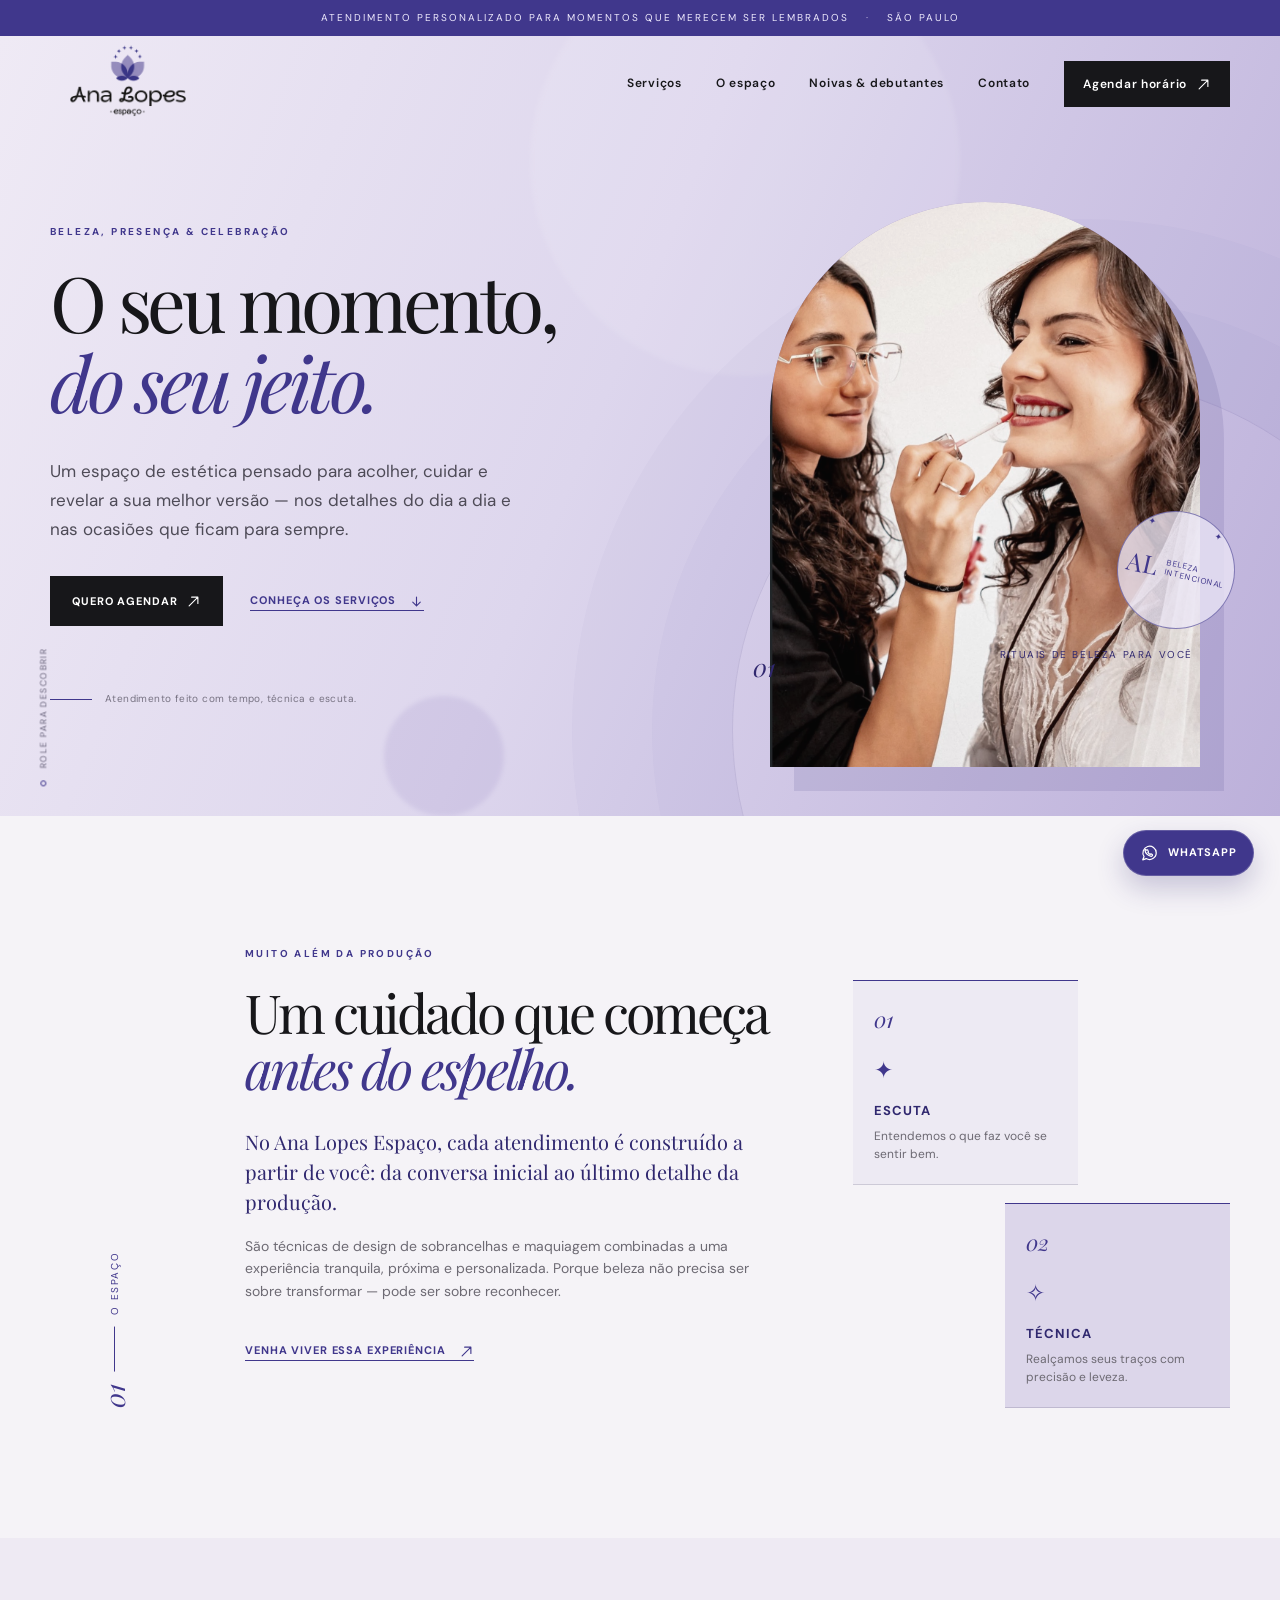
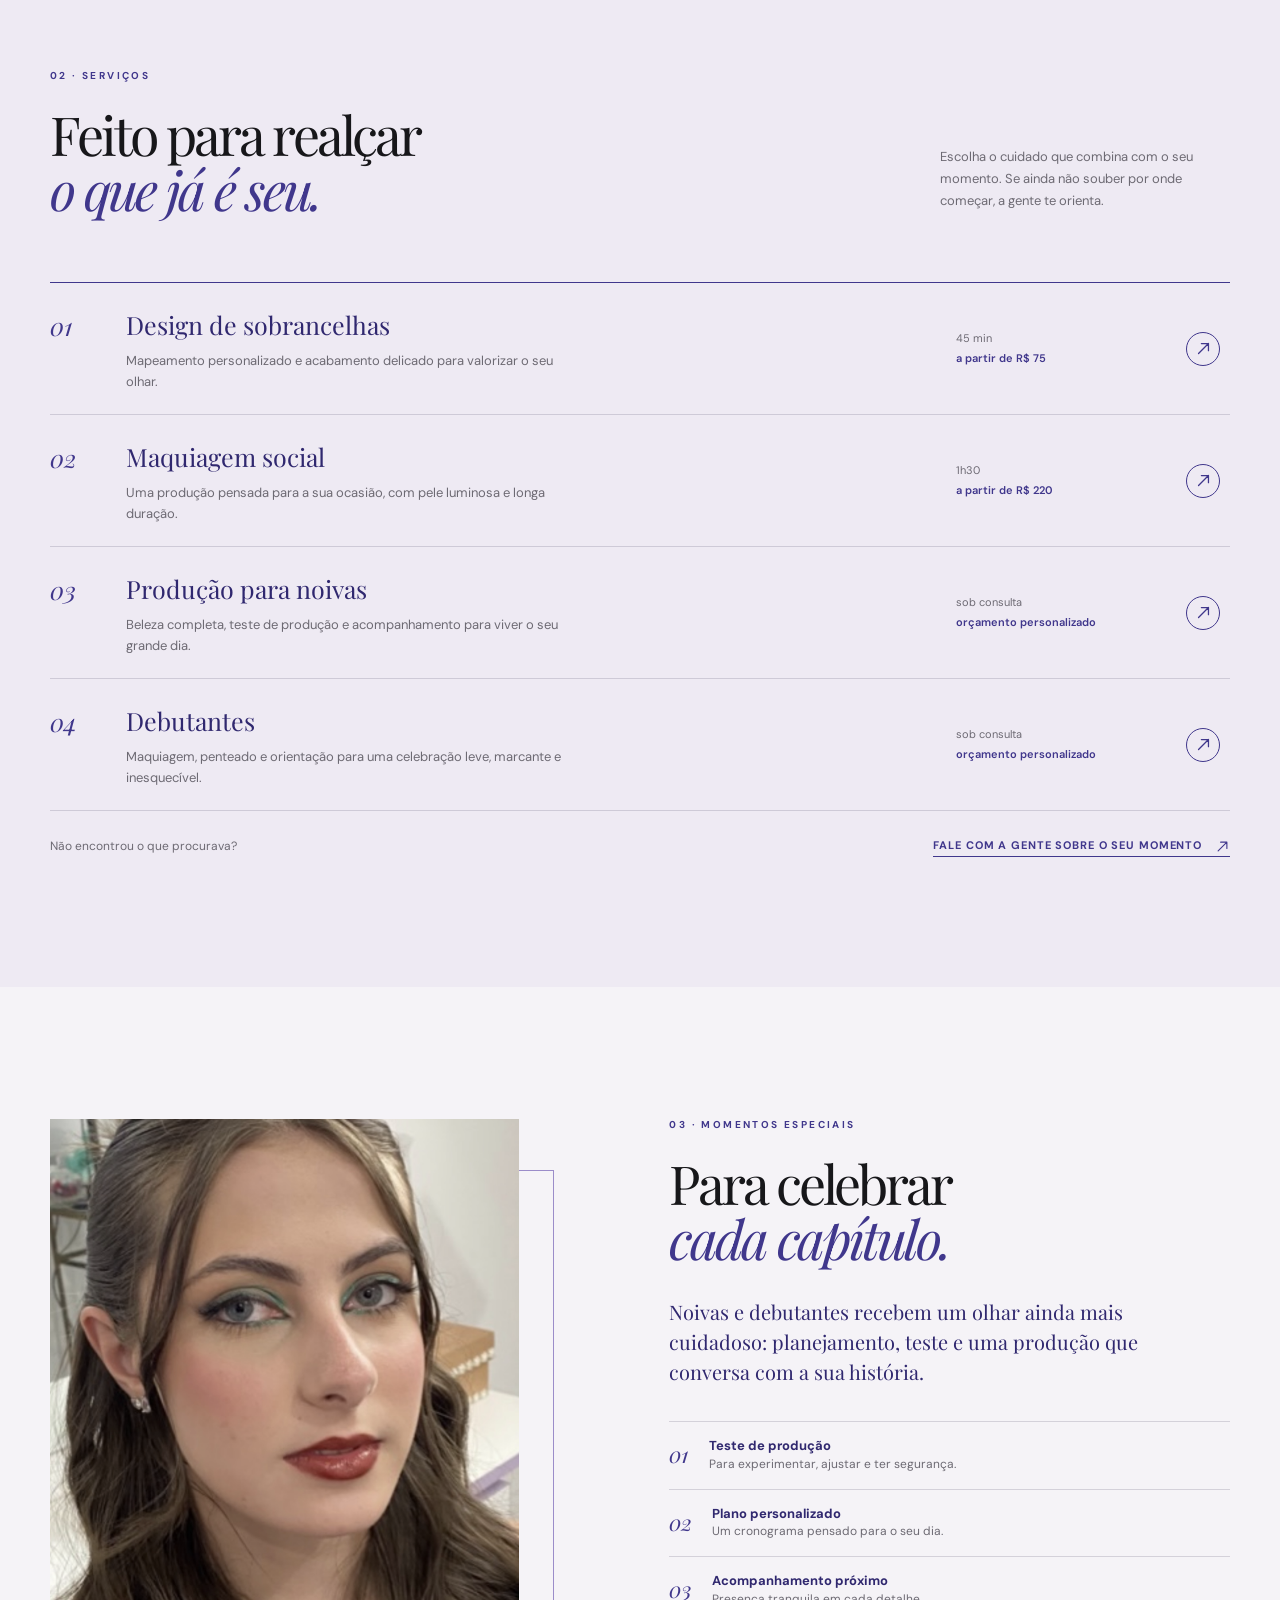
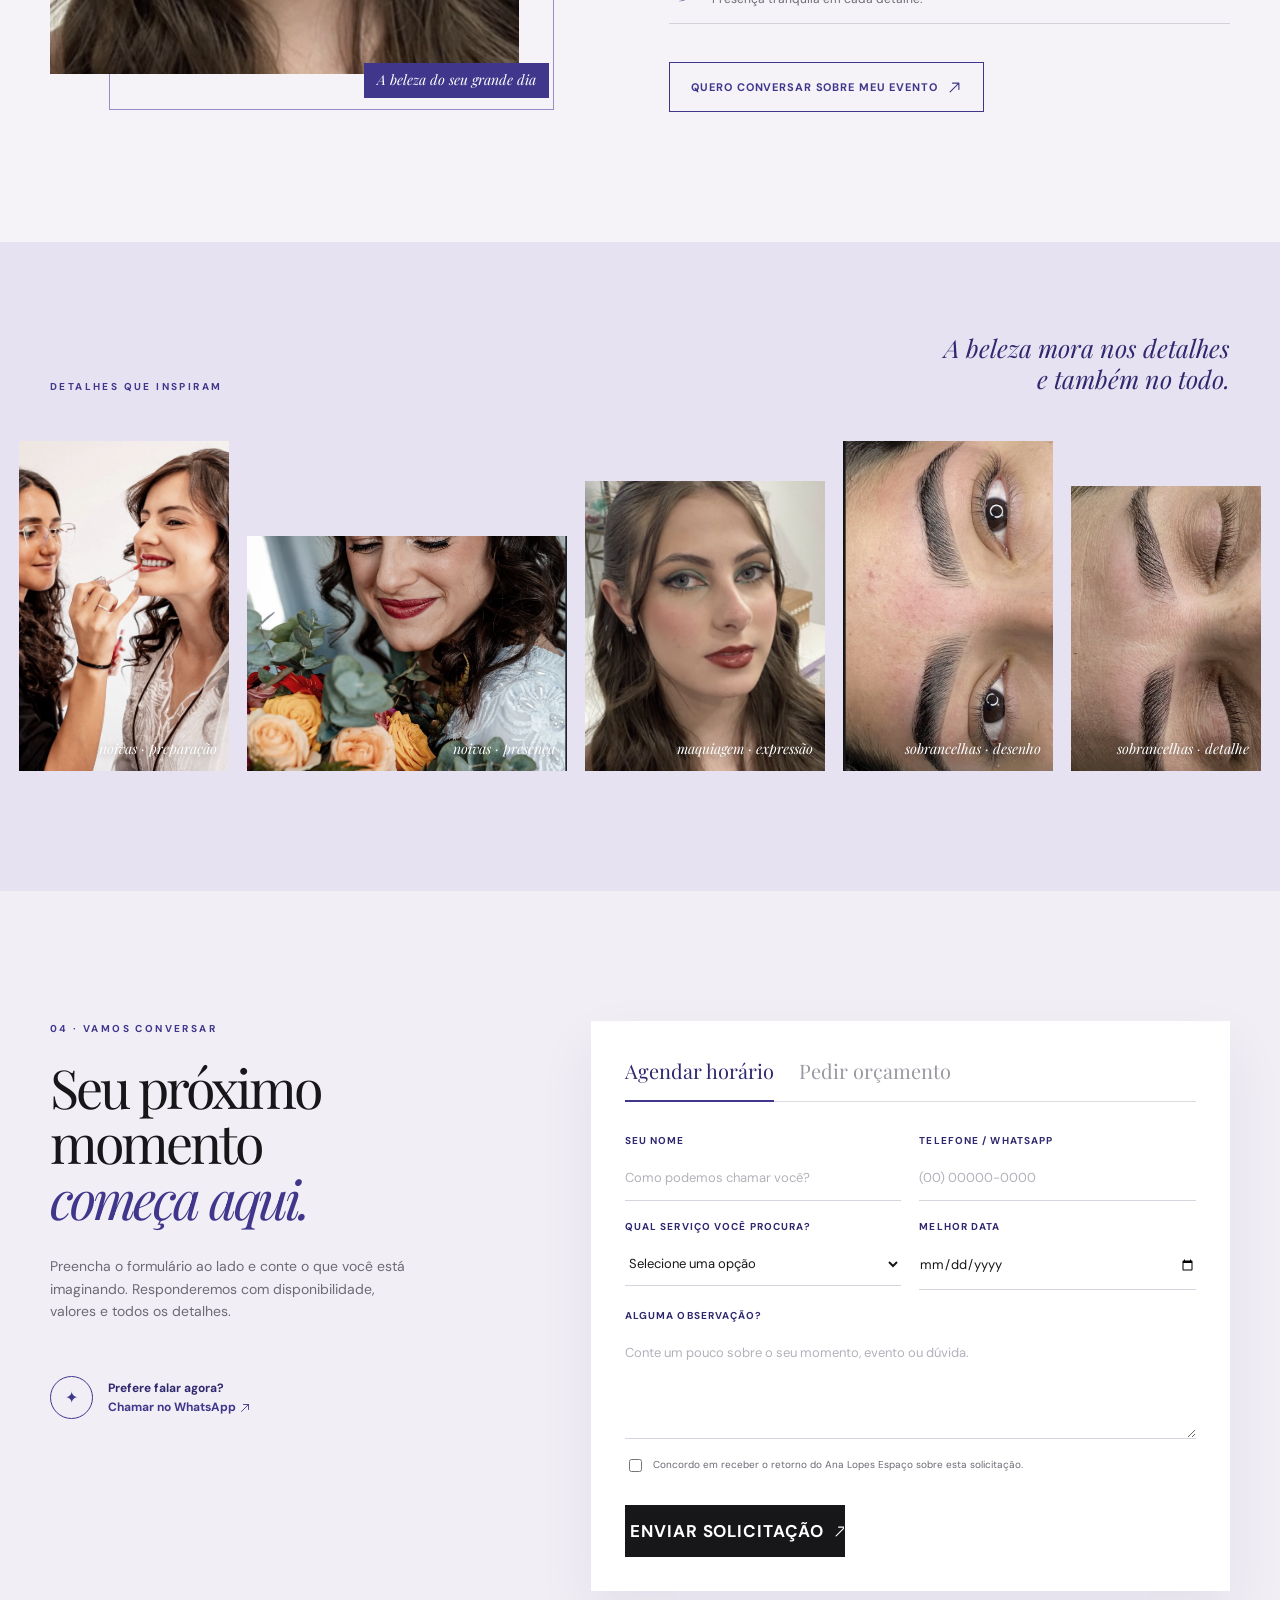
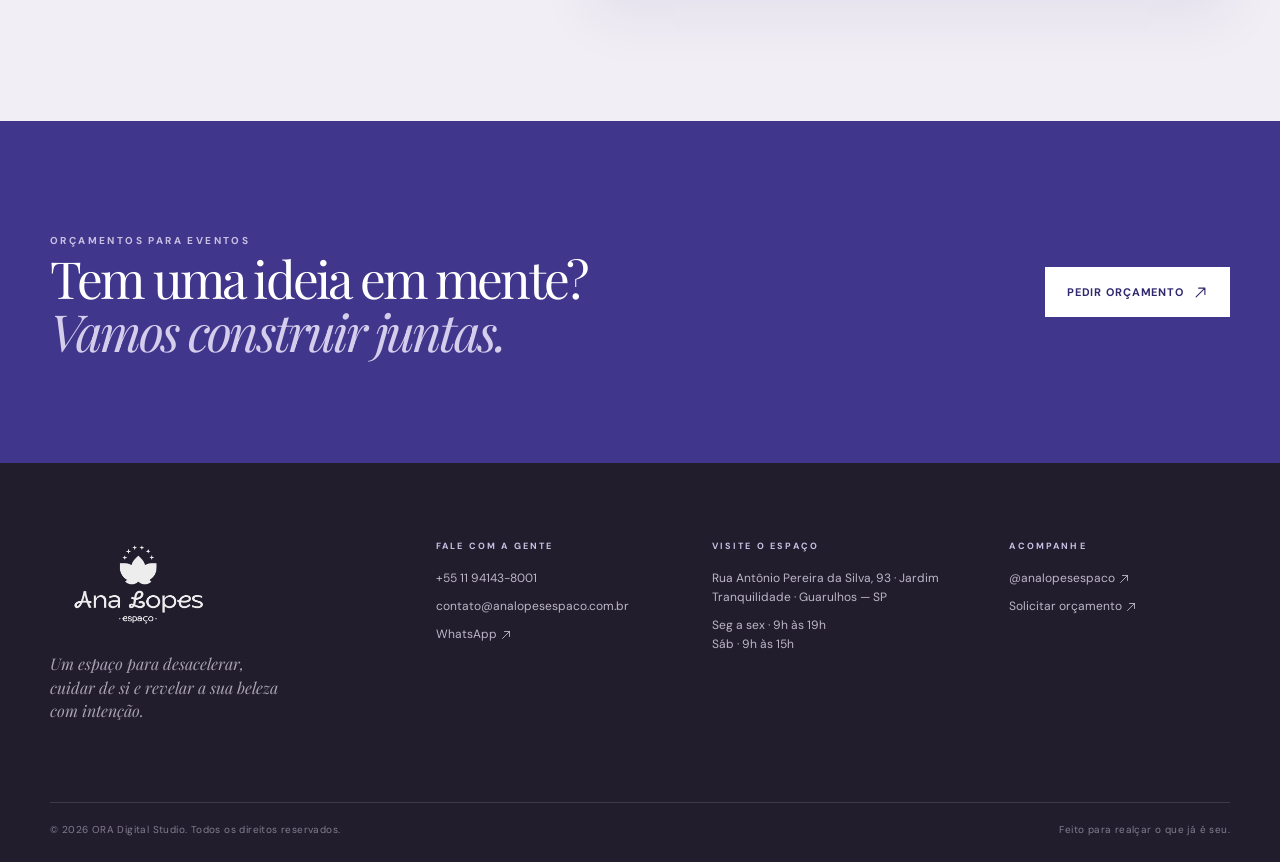
==== commit ada7faf8: "Update contact" ====
--- a/index.html
+++ b/index.html
@@ -198,7 +198,7 @@
     </section>
 </main>
 
-<a class="whatsapp-float" href="https://wa.me/55119414339001?text=Ol%C3%A1%21%20Vim%20pelo%20site%20do%20Ana%20Lopes%20Espa%C3%A7o%20e%20gostaria%20de%20saber%20mais%20sobre%20os%20atendimentos." target="_blank" rel="noopener" aria-label="Falar com o Ana Lopes Espaço pelo WhatsApp"><svg viewBox="0 0 24 24" aria-hidden="true"><path d="M20.5 11.1a8.4 8.4 0 0 1-12.6 7.3L3.5 20l1.6-4.2A8.4 8.4 0 1 1 20.5 11.1Z"/><path d="M8.2 7.8c.2-.4.4-.4.7-.4h.5c.2 0 .4.1.5.4l.7 1.6c.1.2.1.4-.1.6l-.5.6c.7 1.2 1.6 2 2.8 2.6l.5-.6c.2-.2.4-.2.6-.1l1.6.8c.2.1.3.3.3.5 0 .3-.1.9-.4 1.2-.3.3-.8.5-1.3.5-2.1-.2-4-1.2-5.4-2.7-1.3-1.4-2.2-3.1-2.4-4.7-.1-.5.1-1 .4-1.3Z"/></svg><span>WhatsApp</span></a>
+<a class="whatsapp-float" href="https://wa.me/5511941438001?text=Ol%C3%A1%21%20Vim%20pelo%20site%20do%20Ana%20Lopes%20Espa%C3%A7o%20e%20gostaria%20de%20saber%20mais%20sobre%20os%20atendimentos." target="_blank" rel="noopener" aria-label="Falar com o Ana Lopes Espaço pelo WhatsApp"><svg viewBox="0 0 24 24" aria-hidden="true"><path d="M20.5 11.1a8.4 8.4 0 0 1-12.6 7.3L3.5 20l1.6-4.2A8.4 8.4 0 1 1 20.5 11.1Z"/><path d="M8.2 7.8c.2-.4.4-.4.7-.4h.5c.2 0 .4.1.5.4l.7 1.6c.1.2.1.4-.1.6l-.5.6c.7 1.2 1.6 2 2.8 2.6l.5-.6c.2-.2.4-.2.6-.1l1.6.8c.2.1.3.3.3.5 0 .3-.1.9-.4 1.2-.3.3-.8.5-1.3.5-2.1-.2-4-1.2-5.4-2.7-1.3-1.4-2.2-3.1-2.4-4.7-.1-.5.1-1 .4-1.3Z"/></svg><span>WhatsApp</span></a>
 
     <footer class="site-footer" id="contato">
         <div class="container footer-grid">
@@ -208,9 +208,9 @@
             </div>
             <div class="footer-column">
                 <span class="eyebrow">Fale com a gente</span>
-                <a href="tel:+55119414339001">+55 11 94143-39001</a>
+                <a href="tel:+5511941438001">+55 11 94143-8001</a>
                 <a href="mailto:contato@analopesespaco.com.br">contato@analopesespaco.com.br</a>
-                <a href="https://wa.me/55119414339001" target="_blank" rel="noopener">WhatsApp <svg class="icon icon-arrow" viewBox="0 0 24 24" aria-hidden="true" focusable="false"><path d="M5 19 19 5m0 0H9m10 0v10" /></svg></a>
+                <a href="https://wa.me/5511941438001" target="_blank" rel="noopener">WhatsApp <svg class="icon icon-arrow" viewBox="0 0 24 24" aria-hidden="true" focusable="false"><path d="M5 19 19 5m0 0H9m10 0v10" /></svg></a>
             </div>
             <div class="footer-column">
                 <span class="eyebrow">Visite o espaço</span>
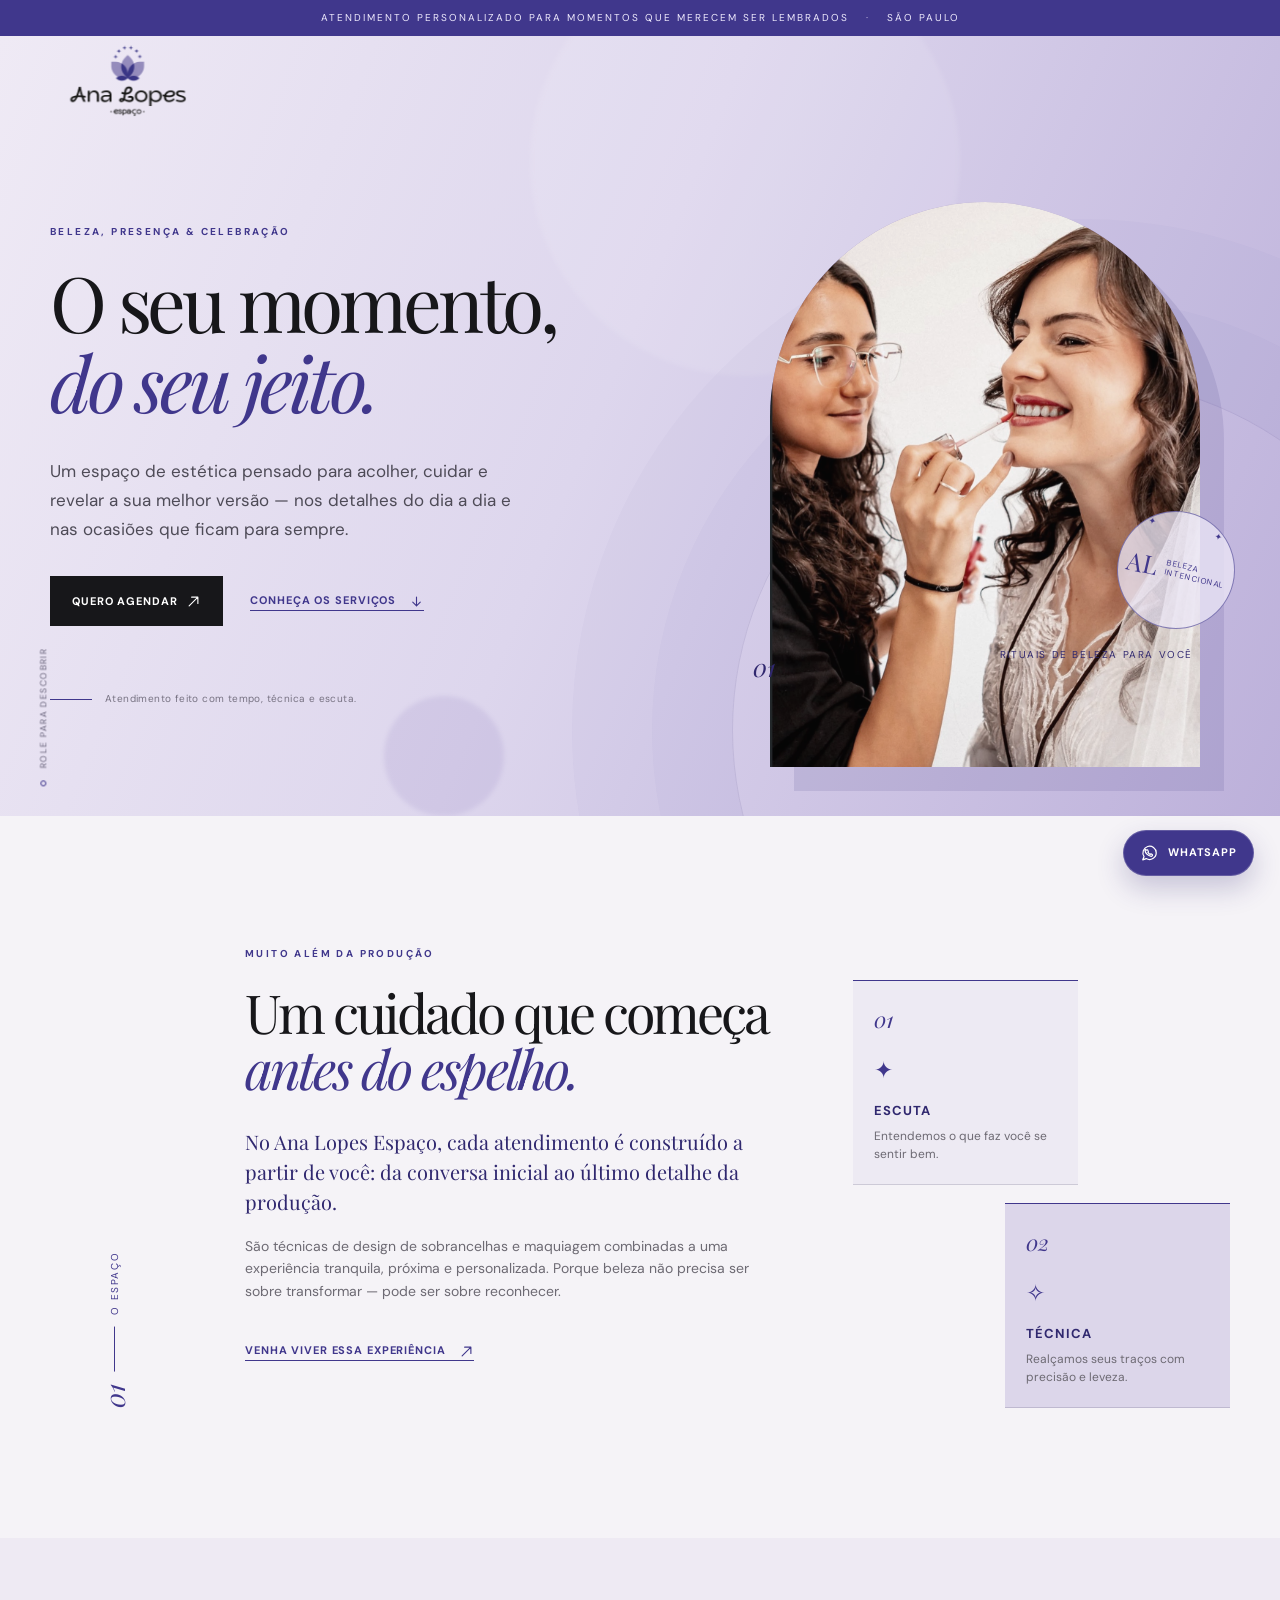
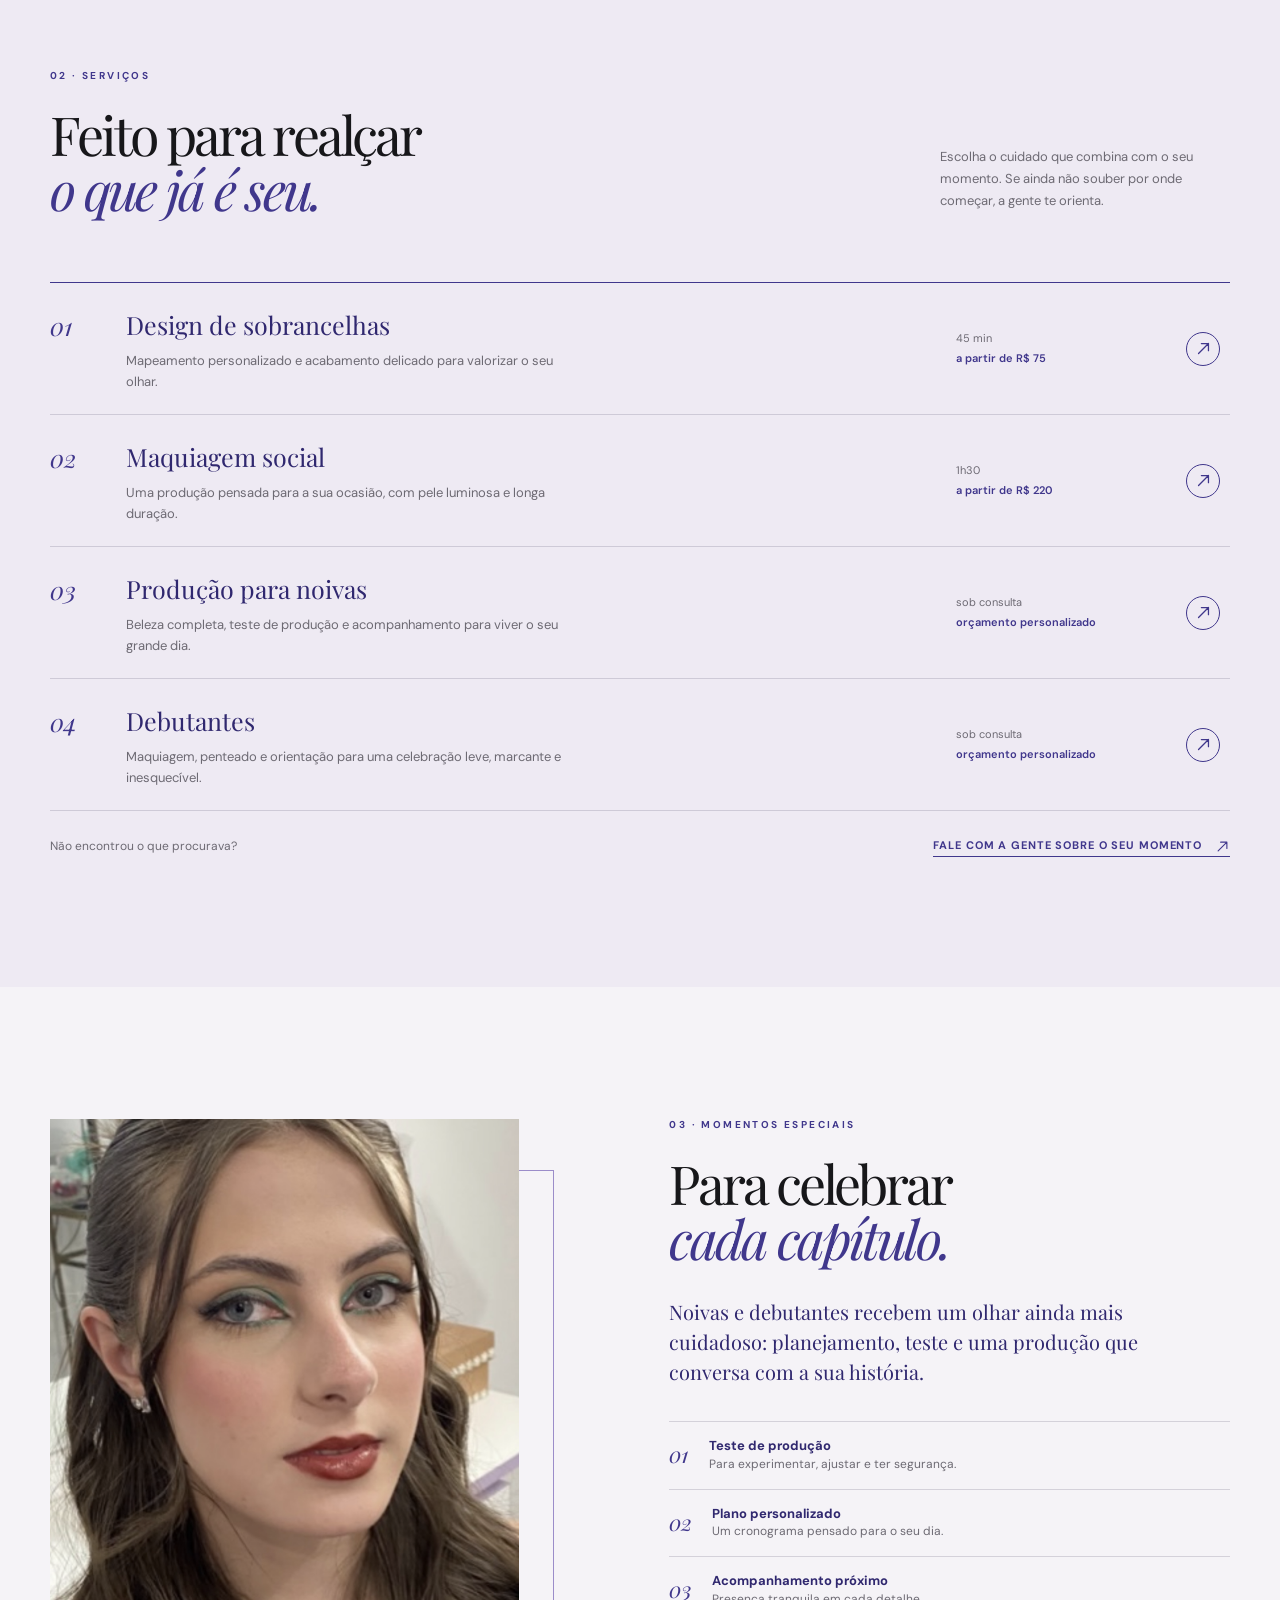
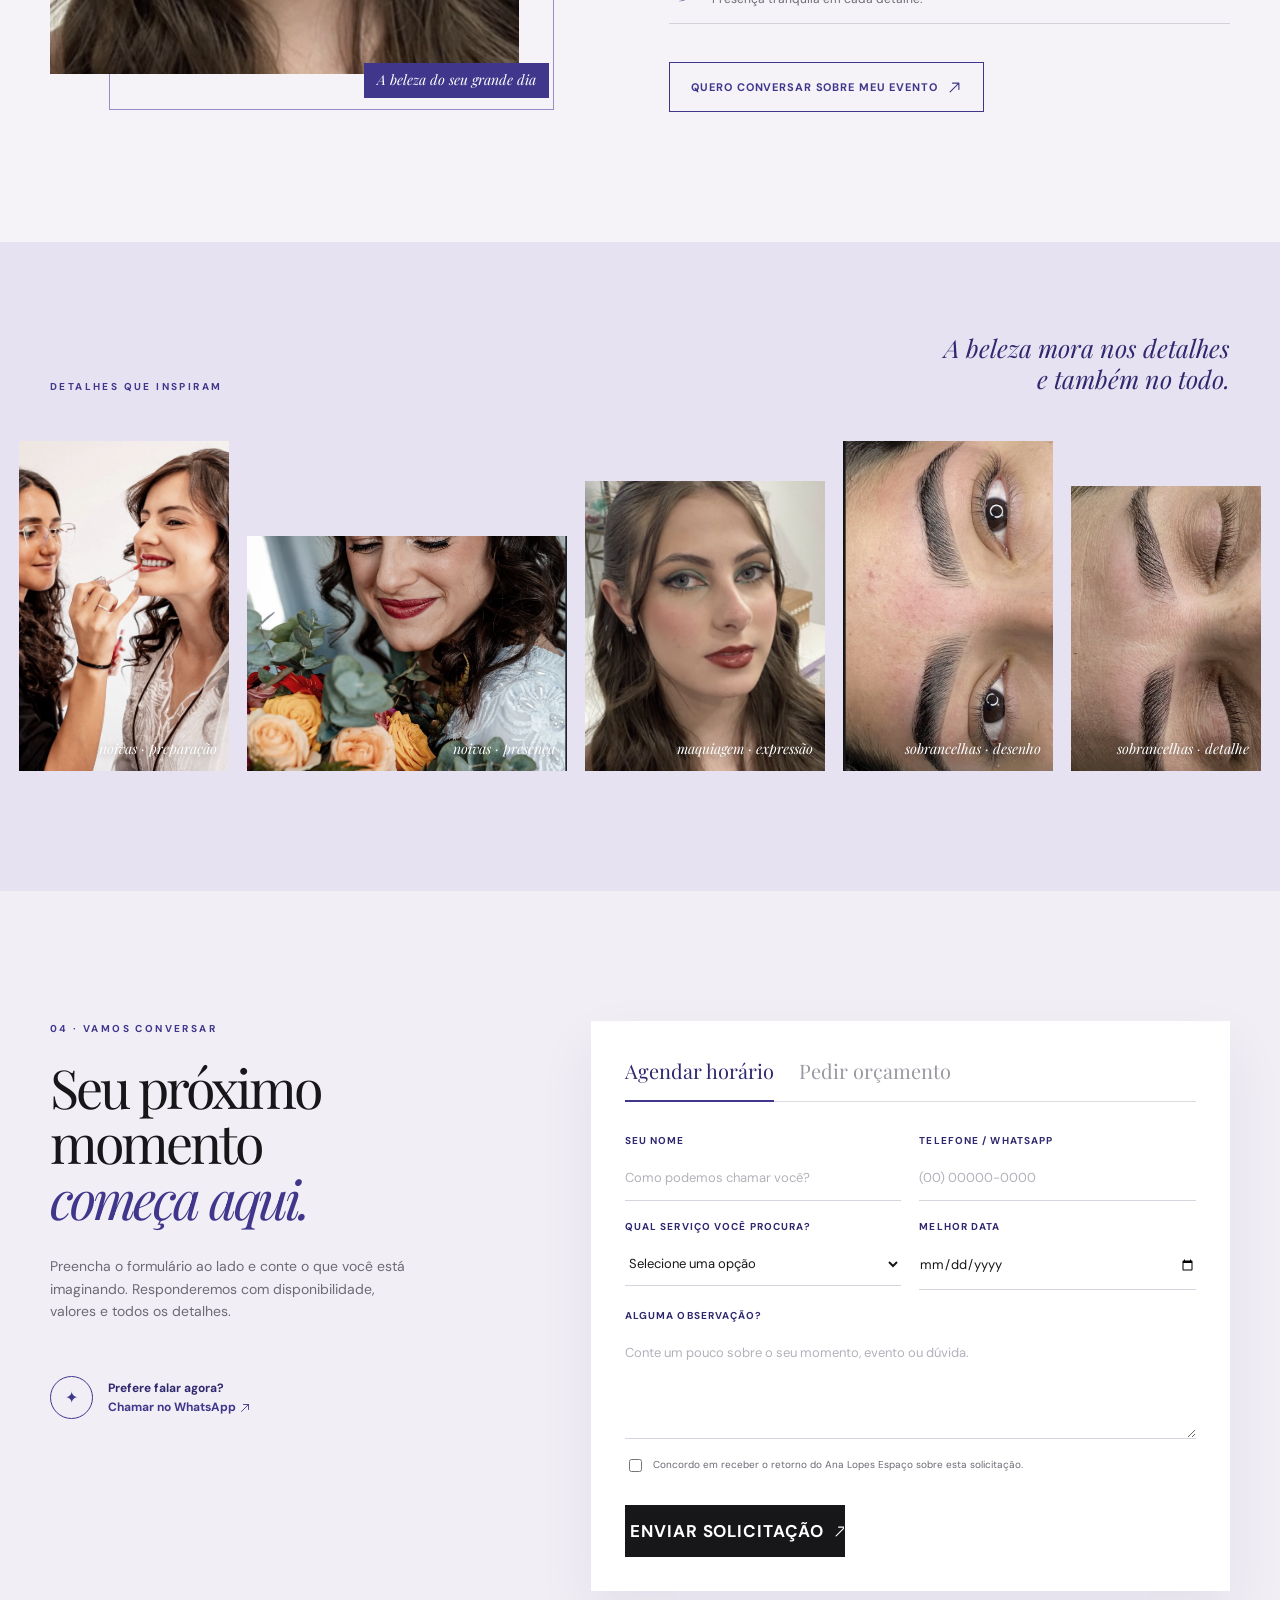
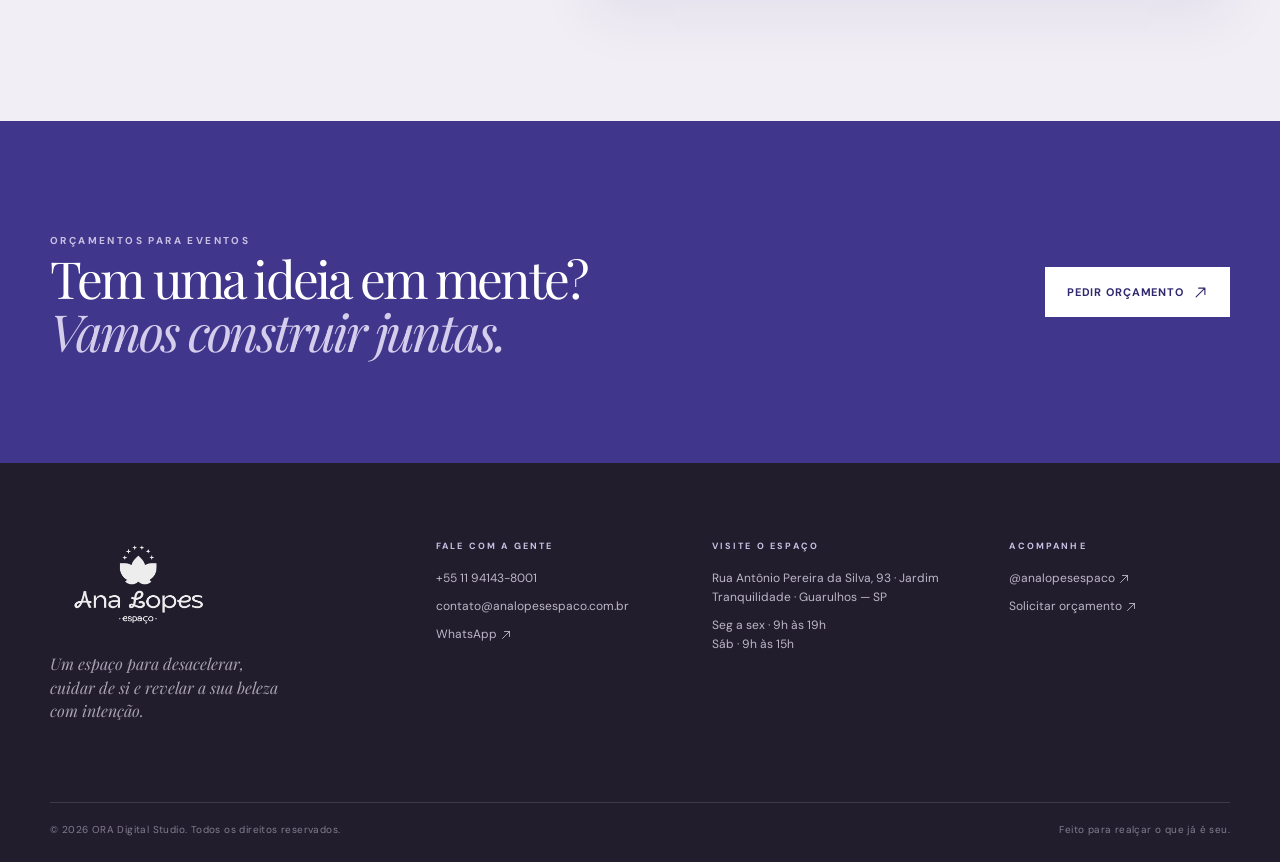
==== commit b648310e: "delete nav" ====
--- a/index.html
+++ b/index.html
@@ -22,13 +22,6 @@
             <button class="menu-toggle" type="button" aria-label="Abrir menu" aria-expanded="false" data-menu-toggle>
                 <span></span><span></span><span></span>
             </button>
-            <nav class="main-nav" data-menu>
-                <a href="index.php#servicos">Serviços</a>
-                <a href="index.php#experiencia">O espaço</a>
-                <a href="index.php#noivas">Noivas & debutantes</a>
-                <a href="index.php#contato">Contato</a>
-                <a class="nav-cta" href="index.php#agendamento">Agendar horário <svg class="icon icon-arrow" viewBox="0 0 24 24" aria-hidden="true" focusable="false"><path d="M5 19 19 5m0 0H9m10 0v10" /></svg></a>
-            </nav>
         </div>
     </header>
 
